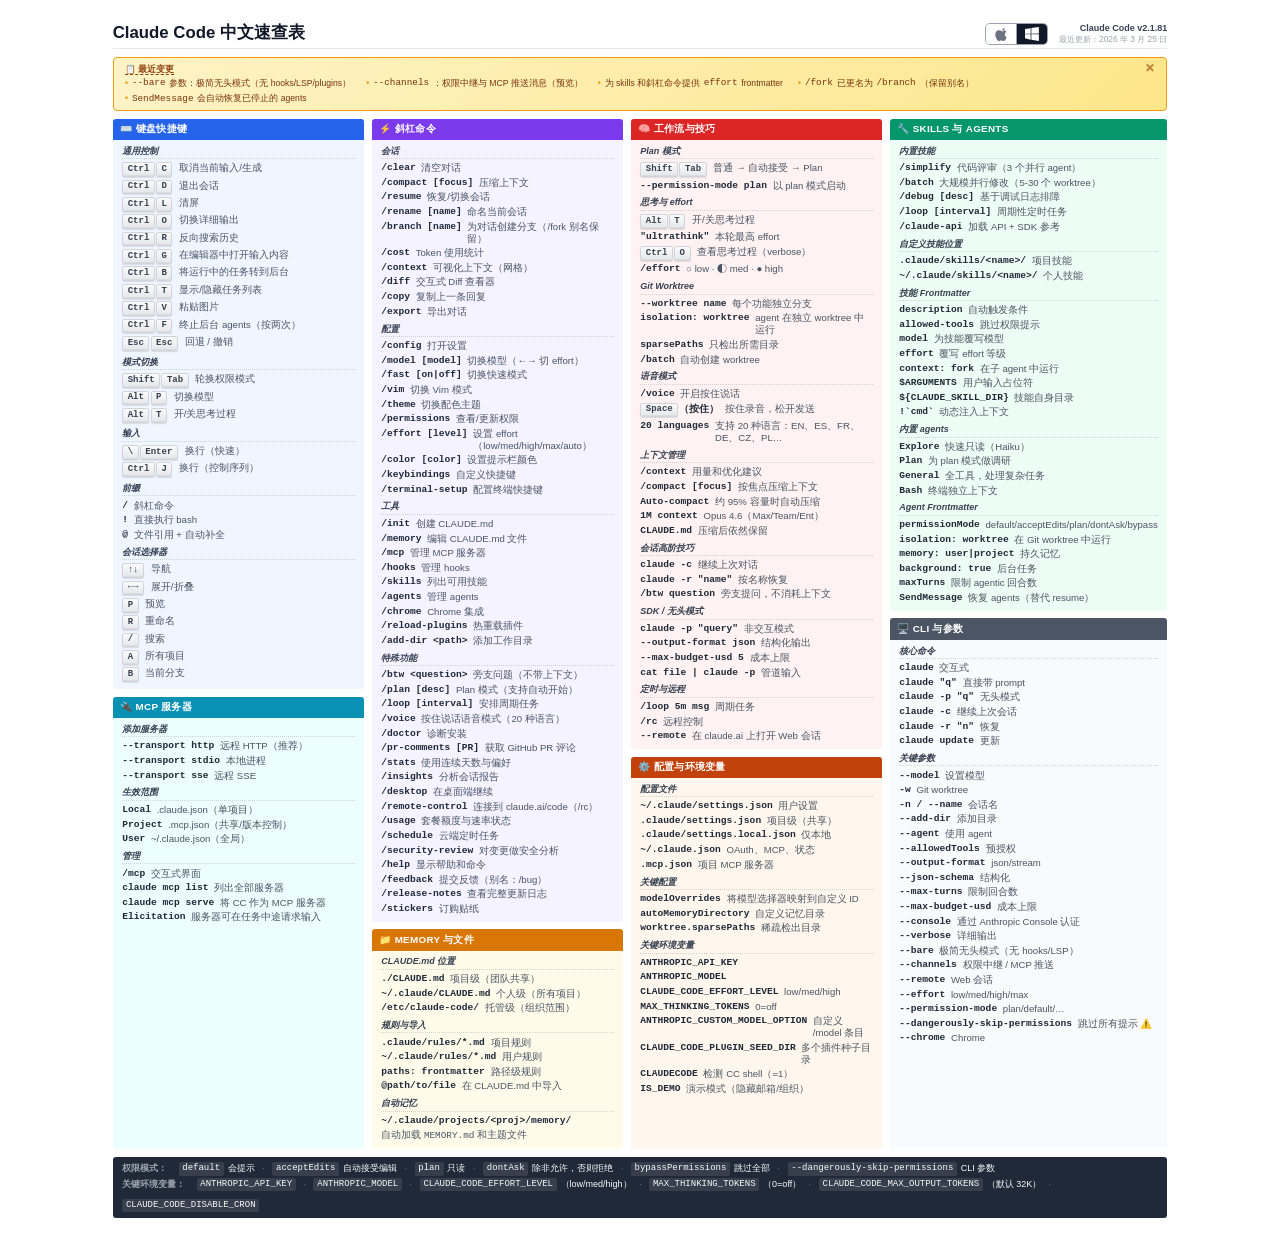
==== index.html @ 5e17a758 "feat: add Chinese Claude Code cheat sheet site" ====
<!DOCTYPE html>
<html lang="zh-CN">
<head>
  <meta charset="UTF-8">
  <meta name="viewport" content="width=device-width, initial-scale=1.0">
  <meta name="description" content="Claude Code 中文速查表，面向中文开发者整理的快捷键、命令、配置、工作流与 CLI 参数参考。">
  <title>Claude Code 中文速查表</title>
  <link rel="icon" href="data:image/svg+xml,<svg xmlns='http://www.w3.org/2000/svg' viewBox='0 0 100 100'><text y='.9em' font-size='90'>⌨️</text></svg>">
  <link rel="stylesheet" href="./styles.css">
</head>
<body>
  <div class="page">
    <header class="header">
      <h1>Claude Code 中文速查表</h1>
      <div class="header-right">
        <div class="os-toggle" id="osToggle">
          <button class="os-btn active" data-os="mac" title="Mac 快捷键">
            <svg width="14" height="14" viewBox="0 0 814 1000" fill="currentColor" aria-hidden="true">
              <path d="M788.1 340.9c-5.8 4.5-108.2 62.2-108.2 190.5 0 148.4 130.3 200.9 134.2 202.2-.6 3.2-20.7 71.9-68.7 141.9-42.8 61.6-87.5 123.1-155.5 123.1s-85.5-39.5-164-39.5c-76.5 0-103.7 40.8-165.9 40.8s-105.6-57.8-155.5-127.4c-58.4-83-106.3-211.5-106.3-334.2 0-196.5 127.8-300.9 253.3-300.9 66.8 0 122.4 43.4 164.1 43.4 39.5 0 101.1-46 176.2-46 28.5 0 130.9 2.6 198.3 99.1zm-169.5-92.8c31.2-37 52.4-88.1 52.4-139.3 0-7.1-.6-14.3-1.9-20.1-50 1.6-109.2 33.3-145 75.1-25.8 29.3-52.4 79.8-52.4 131.6 0 7.8.6 15.6 1.3 18.2 2.6.6 6.4 1.3 10.3 1.3 44.7 0 101.1-30.5 135.3-66.8z"/>
            </svg>
          </button>
          <button class="os-btn" data-os="win" title="Windows 快捷键">
            <svg width="14" height="14" viewBox="0 0 88 88" fill="currentColor" aria-hidden="true">
              <path d="M0 12.402l35.687-4.86.016 34.423-35.67.203zm35.67 33.529l.028 34.453L.028 71.48l-.026-25.55zm4.326-39.025L87.314 0v41.527l-47.318.376zm47.329 39.349l-.011 41.34-47.318-6.678-.066-34.739z"/>
            </svg>
          </button>
        </div>
        <div class="header-meta">
          <span class="version-info">Claude Code v2.1.81</span>
          <span class="last-updated">最近更新：2026 年 3 月 25 日</span>
        </div>
      </div>
    </header>

    <div class="changelog">
      <div class="changelog-header">
        <a href="https://code.claude.com/docs/en/changelog" target="_blank" rel="noreferrer">📋 最近变更</a>
        <span class="changelog-dismiss" onclick="event.stopPropagation(); this.closest('.changelog').remove()">✕</span>
      </div>
      <ul class="changelog-list">
        <li><code>--bare</code> 参数：极简无头模式（无 hooks/LSP/plugins）</li>
        <li><code>--channels</code>：权限中继与 MCP 推送消息（预览）</li>
        <li>为 skills 和斜杠命令提供 <code>effort</code> frontmatter</li>
        <li><code>/fork</code> 已更名为 <code>/branch</code>（保留别名）</li>
        <li><code>SendMessage</code> 会自动恢复已停止的 agents</li>
      </ul>
    </div>

    <main class="main-grid">
      <div class="section-keyboard-mcp">
        <section class="section section-keyboard">
          <div class="section-header">⌨️ 键盘快捷键</div>
          <div class="section-content">
            <div class="sub-header">通用控制</div>
            <div class="row"><span class="key"><span class="keycap">Ctrl</span><span class="keycap">C</span></span> <span class="desc">取消当前输入/生成</span></div>
            <div class="row"><span class="key"><span class="keycap">Ctrl</span><span class="keycap">D</span></span> <span class="desc">退出会话</span></div>
            <div class="row"><span class="key"><span class="keycap">Ctrl</span><span class="keycap">L</span></span> <span class="desc">清屏</span></div>
            <div class="row"><span class="key"><span class="keycap">Ctrl</span><span class="keycap">O</span></span> <span class="desc">切换详细输出</span></div>
            <div class="row"><span class="key"><span class="keycap">Ctrl</span><span class="keycap">R</span></span> <span class="desc">反向搜索历史</span></div>
            <div class="row"><span class="key"><span class="keycap">Ctrl</span><span class="keycap">G</span></span> <span class="desc">在编辑器中打开输入内容</span></div>
            <div class="row"><span class="key"><span class="keycap">Ctrl</span><span class="keycap">B</span></span> <span class="desc">将运行中的任务转到后台</span></div>
            <div class="row"><span class="key"><span class="keycap">Ctrl</span><span class="keycap">T</span></span> <span class="desc">显示/隐藏任务列表</span></div>
            <div class="row"><span class="key"><span class="keycap">Ctrl</span><span class="keycap">V</span></span> <span class="desc">粘贴图片</span></div>
            <div class="row"><span class="key"><span class="keycap">Ctrl</span><span class="keycap">F</span></span> <span class="desc">终止后台 agents（按两次）</span></div>
            <div class="row"><span class="key"><span class="keycap">Esc</span><span class="keycap">Esc</span></span> <span class="desc">回退 / 撤销</span></div>

            <div class="sub-header">模式切换</div>
            <div class="row"><span class="key"><span class="keycap">Shift</span><span class="keycap">Tab</span></span> <span class="desc">轮换权限模式</span></div>
            <div class="row"><span class="key"><span class="keycap">Alt</span><span class="keycap">P</span></span> <span class="desc">切换模型</span></div>
            <div class="row"><span class="key"><span class="keycap">Alt</span><span class="keycap">T</span></span> <span class="desc">开/关思考过程</span></div>

            <div class="sub-header">输入</div>
            <div class="row"><span class="key"><span class="keycap">\</span><span class="keycap">Enter</span></span> <span class="desc">换行（快速）</span></div>
            <div class="row"><span class="key"><span class="keycap">Ctrl</span><span class="keycap">J</span></span> <span class="desc">换行（控制序列）</span></div>

            <div class="sub-header">前缀</div>
            <div class="row"><span class="key">/</span> <span class="desc">斜杠命令</span></div>
            <div class="row"><span class="key">!</span> <span class="desc">直接执行 bash</span></div>
            <div class="row"><span class="key">@</span> <span class="desc">文件引用 + 自动补全</span></div>

            <div class="sub-header">会话选择器</div>
            <div class="row"><span class="key"><span class="keycap">↑↓</span></span> <span class="desc">导航</span></div>
            <div class="row"><span class="key"><span class="keycap">←→</span></span> <span class="desc">展开/折叠</span></div>
            <div class="row"><span class="key"><span class="keycap">P</span></span> <span class="desc">预览</span></div>
            <div class="row"><span class="key"><span class="keycap">R</span></span> <span class="desc">重命名</span></div>
            <div class="row"><span class="key"><span class="keycap">/</span></span> <span class="desc">搜索</span></div>
            <div class="row"><span class="key"><span class="keycap">A</span></span> <span class="desc">所有项目</span></div>
            <div class="row"><span class="key"><span class="keycap">B</span></span> <span class="desc">当前分支</span></div>
          </div>
        </section>

        <section class="section section-mcp">
          <div class="section-header">🔌 MCP 服务器</div>
          <div class="section-content">
            <div class="sub-header">添加服务器</div>
            <div class="row"><span class="key">--transport http</span> <span class="desc">远程 HTTP（推荐）</span></div>
            <div class="row"><span class="key">--transport stdio</span> <span class="desc">本地进程</span></div>
            <div class="row"><span class="key">--transport sse</span> <span class="desc">远程 SSE</span></div>

            <div class="sub-header">生效范围</div>
            <div class="row"><span class="key">Local</span> <span class="desc">.claude.json（单项目）</span></div>
            <div class="row"><span class="key">Project</span> <span class="desc">.mcp.json（共享/版本控制）</span></div>
            <div class="row"><span class="key">User</span> <span class="desc">~/.claude.json（全局）</span></div>

            <div class="sub-header">管理</div>
            <div class="row"><span class="key">/mcp</span> <span class="desc">交互式界面</span></div>
            <div class="row"><span class="key">claude mcp list</span> <span class="desc">列出全部服务器</span></div>
            <div class="row"><span class="key">claude mcp serve</span> <span class="desc">将 CC 作为 MCP 服务器</span></div>
            <div class="row"><span class="key">Elicitation</span> <span class="desc">服务器可在任务中途请求输入<span class="badge-new" data-added="2026-03-23">NEW</span></span></div>
          </div>
        </section>
      </div>

      <div class="section-slash-memory">
        <section class="section section-slash">
          <div class="section-header">⚡ 斜杠命令</div>
          <div class="section-content">
            <div class="sub-header">会话</div>
            <div class="row"><span class="key">/clear</span> <span class="desc">清空对话</span></div>
            <div class="row"><span class="key">/compact [focus]</span> <span class="desc">压缩上下文</span></div>
            <div class="row"><span class="key">/resume</span> <span class="desc">恢复/切换会话</span></div>
            <div class="row"><span class="key">/rename [name]</span> <span class="desc">命名当前会话</span></div>
            <div class="row"><span class="key">/branch [name]</span> <span class="desc">为对话创建分支（/fork 别名保留）</span></div>
            <div class="row"><span class="key">/cost</span> <span class="desc">Token 使用统计</span></div>
            <div class="row"><span class="key">/context</span> <span class="desc">可视化上下文（网格）</span></div>
            <div class="row"><span class="key">/diff</span> <span class="desc">交互式 Diff 查看器</span></div>
            <div class="row"><span class="key">/copy</span> <span class="desc">复制上一条回复</span></div>
            <div class="row"><span class="key">/export</span> <span class="desc">导出对话</span></div>

            <div class="sub-header">配置</div>
            <div class="row"><span class="key">/config</span> <span class="desc">打开设置</span></div>
            <div class="row"><span class="key">/model [model]</span> <span class="desc">切换模型（←→ 切 effort）</span></div>
            <div class="row"><span class="key">/fast [on|off]</span> <span class="desc">切换快速模式</span></div>
            <div class="row"><span class="key">/vim</span> <span class="desc">切换 Vim 模式</span></div>
            <div class="row"><span class="key">/theme</span> <span class="desc">切换配色主题</span></div>
            <div class="row"><span class="key">/permissions</span> <span class="desc">查看/更新权限</span></div>
            <div class="row"><span class="key">/effort [level]</span> <span class="desc">设置 effort（low/med/high/max/auto）<span class="badge-new" data-added="2026-03-23">NEW</span></span></div>
            <div class="row"><span class="key">/color [color]</span> <span class="desc">设置提示栏颜色</span></div>
            <div class="row"><span class="key">/keybindings</span> <span class="desc">自定义快捷键</span></div>
            <div class="row"><span class="key">/terminal-setup</span> <span class="desc">配置终端快捷键</span></div>

            <div class="sub-header">工具</div>
            <div class="row"><span class="key">/init</span> <span class="desc">创建 CLAUDE.md</span></div>
            <div class="row"><span class="key">/memory</span> <span class="desc">编辑 CLAUDE.md 文件</span></div>
            <div class="row"><span class="key">/mcp</span> <span class="desc">管理 MCP 服务器</span></div>
            <div class="row"><span class="key">/hooks</span> <span class="desc">管理 hooks</span></div>
            <div class="row"><span class="key">/skills</span> <span class="desc">列出可用技能</span></div>
            <div class="row"><span class="key">/agents</span> <span class="desc">管理 agents</span></div>
            <div class="row"><span class="key">/chrome</span> <span class="desc">Chrome 集成</span></div>
            <div class="row"><span class="key">/reload-plugins</span> <span class="desc">热重载插件</span></div>
            <div class="row"><span class="key">/add-dir &lt;path&gt;</span> <span class="desc">添加工作目录</span></div>

            <div class="sub-header">特殊功能</div>
            <div class="row"><span class="key">/btw &lt;question&gt;</span> <span class="desc">旁支问题（不带上下文）</span></div>
            <div class="row"><span class="key">/plan [desc]</span> <span class="desc">Plan 模式（支持自动开始）</span></div>
            <div class="row"><span class="key">/loop [interval]</span> <span class="desc">安排周期任务</span></div>
            <div class="row"><span class="key">/voice</span> <span class="desc">按住说话语音模式（20 种语言）</span></div>
            <div class="row"><span class="key">/doctor</span> <span class="desc">诊断安装</span></div>
            <div class="row"><span class="key">/pr-comments [PR]</span> <span class="desc">获取 GitHub PR 评论</span></div>
            <div class="row"><span class="key">/stats</span> <span class="desc">使用连续天数与偏好</span></div>
            <div class="row"><span class="key">/insights</span> <span class="desc">分析会话报告</span></div>
            <div class="row"><span class="key">/desktop</span> <span class="desc">在桌面端继续</span></div>
            <div class="row"><span class="key">/remote-control</span> <span class="desc">连接到 claude.ai/code（/rc）<span class="badge-new" data-added="2026-03-23">NEW</span></span></div>
            <div class="row"><span class="key">/usage</span> <span class="desc">套餐额度与速率状态</span></div>
            <div class="row"><span class="key">/schedule</span> <span class="desc">云端定时任务</span></div>
            <div class="row"><span class="key">/security-review</span> <span class="desc">对变更做安全分析</span></div>
            <div class="row"><span class="key">/help</span> <span class="desc">显示帮助和命令</span></div>
            <div class="row"><span class="key">/feedback</span> <span class="desc">提交反馈（别名：/bug）</span></div>
            <div class="row"><span class="key">/release-notes</span> <span class="desc">查看完整更新日志</span></div>
            <div class="row"><span class="key">/stickers</span> <span class="desc">订购贴纸</span></div>
          </div>
        </section>

        <section class="section section-memory">
          <div class="section-header">📁 Memory 与文件</div>
          <div class="section-content">
            <div class="sub-header">CLAUDE.md 位置</div>
            <div class="row"><span class="key">./CLAUDE.md</span> <span class="desc">项目级（团队共享）</span></div>
            <div class="row"><span class="key">~/.claude/CLAUDE.md</span> <span class="desc">个人级（所有项目）</span></div>
            <div class="row"><span class="key">/etc/claude-code/</span> <span class="desc">托管级（组织范围）</span></div>

            <div class="sub-header">规则与导入</div>
            <div class="row"><span class="key">.claude/rules/*.md</span> <span class="desc">项目规则</span></div>
            <div class="row"><span class="key">~/.claude/rules/*.md</span> <span class="desc">用户规则</span></div>
            <div class="row"><span class="key">paths: frontmatter</span> <span class="desc">路径级规则</span></div>
            <div class="row"><span class="key">@path/to/file</span> <span class="desc">在 CLAUDE.md 中导入</span></div>

            <div class="sub-header">自动记忆</div>
            <div class="row"><span class="key">~/.claude/projects/&lt;proj&gt;/memory/</span></div>
            <div class="row"><span class="desc">自动加载 <code>MEMORY.md</code> 和主题文件</span></div>
          </div>
        </section>
      </div>

      <div class="section-workflows-config">
        <section class="section section-workflows">
          <div class="section-header">🧠 工作流与技巧</div>
          <div class="section-content">
            <div class="sub-header">Plan 模式</div>
            <div class="row"><span class="key"><span class="keycap">Shift</span><span class="keycap">Tab</span></span> <span class="desc">普通 → 自动接受 → Plan</span></div>
            <div class="row"><span class="key">--permission-mode plan</span> <span class="desc">以 plan 模式启动</span></div>

            <div class="sub-header">思考与 effort</div>
            <div class="row"><span class="key"><span class="keycap">Alt</span><span class="keycap">T</span></span> <span class="desc">开/关思考过程</span></div>
            <div class="row"><span class="key">"ultrathink"</span> <span class="desc">本轮最高 effort</span></div>
            <div class="row"><span class="key"><span class="keycap">Ctrl</span><span class="keycap">O</span></span> <span class="desc">查看思考过程（verbose）</span></div>
            <div class="row"><span class="key">/effort</span> <span class="desc">○ low · ◐ med · ● high<span class="badge-new" data-added="2026-03-23">NEW</span></span></div>

            <div class="sub-header">Git Worktree</div>
            <div class="row"><span class="key">--worktree name</span> <span class="desc">每个功能独立分支</span></div>
            <div class="row"><span class="key">isolation: worktree</span> <span class="desc">agent 在独立 worktree 中运行</span></div>
            <div class="row"><span class="key">sparsePaths</span> <span class="desc">只检出所需目录<span class="badge-new" data-added="2026-03-23">NEW</span></span></div>
            <div class="row"><span class="key">/batch</span> <span class="desc">自动创建 worktree</span></div>

            <div class="sub-header">语音模式</div>
            <div class="row"><span class="key">/voice</span> <span class="desc">开启按住说话</span></div>
            <div class="row"><span class="key"><span class="keycap">Space</span>（按住）</span> <span class="desc">按住录音，松开发送</span></div>
            <div class="row"><span class="key">20 languages</span> <span class="desc">支持 20 种语言：EN、ES、FR、DE、CZ、PL…</span></div>

            <div class="sub-header">上下文管理</div>
            <div class="row"><span class="key">/context</span> <span class="desc">用量和优化建议</span></div>
            <div class="row"><span class="key">/compact [focus]</span> <span class="desc">按焦点压缩上下文</span></div>
            <div class="row"><span class="key">Auto-compact</span> <span class="desc">约 95% 容量时自动压缩</span></div>
            <div class="row"><span class="key">1M context</span> <span class="desc">Opus 4.6（Max/Team/Ent）</span></div>
            <div class="row"><span class="key">CLAUDE.md</span> <span class="desc">压缩后依然保留</span></div>

            <div class="sub-header">会话高阶技巧</div>
            <div class="row"><span class="key">claude -c</span> <span class="desc">继续上次对话</span></div>
            <div class="row"><span class="key">claude -r "name"</span> <span class="desc">按名称恢复</span></div>
            <div class="row"><span class="key">/btw question</span> <span class="desc">旁支提问，不消耗上下文</span></div>

            <div class="sub-header">SDK / 无头模式</div>
            <div class="row"><span class="key">claude -p "query"</span> <span class="desc">非交互模式</span></div>
            <div class="row"><span class="key">--output-format json</span> <span class="desc">结构化输出</span></div>
            <div class="row"><span class="key">--max-budget-usd 5</span> <span class="desc">成本上限</span></div>
            <div class="row"><span class="key">cat file | claude -p</span> <span class="desc">管道输入</span></div>

            <div class="sub-header">定时与远程</div>
            <div class="row"><span class="key">/loop 5m msg</span> <span class="desc">周期任务</span></div>
            <div class="row"><span class="key">/rc</span> <span class="desc">远程控制</span></div>
            <div class="row"><span class="key">--remote</span> <span class="desc">在 claude.ai 上打开 Web 会话</span></div>
          </div>
        </section>

        <section class="section section-config">
          <div class="section-header">⚙️ 配置与环境变量</div>
          <div class="section-content">
            <div class="sub-header">配置文件</div>
            <div class="row"><span class="key">~/.claude/settings.json</span> <span class="desc">用户设置</span></div>
            <div class="row"><span class="key">.claude/settings.json</span> <span class="desc">项目级（共享）</span></div>
            <div class="row"><span class="key">.claude/settings.local.json</span> <span class="desc">仅本地</span></div>
            <div class="row"><span class="key">~/.claude.json</span> <span class="desc">OAuth、MCP、状态</span></div>
            <div class="row"><span class="key">.mcp.json</span> <span class="desc">项目 MCP 服务器</span></div>

            <div class="sub-header">关键配置</div>
            <div class="row"><span class="key">modelOverrides</span> <span class="desc">将模型选择器映射到自定义 ID</span></div>
            <div class="row"><span class="key">autoMemoryDirectory</span> <span class="desc">自定义记忆目录</span></div>
            <div class="row"><span class="key">worktree.sparsePaths</span> <span class="desc">稀疏检出目录<span class="badge-new" data-added="2026-03-23">NEW</span></span></div>

            <div class="sub-header">关键环境变量</div>
            <div class="row"><span class="key">ANTHROPIC_API_KEY</span></div>
            <div class="row"><span class="key">ANTHROPIC_MODEL</span></div>
            <div class="row"><span class="key">CLAUDE_CODE_EFFORT_LEVEL</span> <span class="desc">low/med/high</span></div>
            <div class="row"><span class="key">MAX_THINKING_TOKENS</span> <span class="desc">0=off</span></div>
            <div class="row"><span class="key">ANTHROPIC_CUSTOM_MODEL_OPTION</span> <span class="desc">自定义 /model 条目</span></div>
            <div class="row"><span class="key">CLAUDE_CODE_PLUGIN_SEED_DIR</span> <span class="desc">多个插件种子目录</span></div>
            <div class="row"><span class="key">CLAUDECODE</span> <span class="desc">检测 CC shell（=1）</span></div>
            <div class="row"><span class="key">IS_DEMO</span> <span class="desc">演示模式（隐藏邮箱/组织）</span></div>
          </div>
        </section>
      </div>

      <div class="section-skills-cli">
        <section class="section section-skills">
          <div class="section-header">🔧 Skills 与 Agents</div>
          <div class="section-content">
            <div class="sub-header">内置技能</div>
            <div class="row"><span class="key">/simplify</span> <span class="desc">代码评审（3 个并行 agent）</span></div>
            <div class="row"><span class="key">/batch</span> <span class="desc">大规模并行修改（5-30 个 worktree）</span></div>
            <div class="row"><span class="key">/debug [desc]</span> <span class="desc">基于调试日志排障</span></div>
            <div class="row"><span class="key">/loop [interval]</span> <span class="desc">周期性定时任务</span></div>
            <div class="row"><span class="key">/claude-api</span> <span class="desc">加载 API + SDK 参考</span></div>

            <div class="sub-header">自定义技能位置</div>
            <div class="row"><span class="key">.claude/skills/&lt;name&gt;/</span> <span class="desc">项目技能</span></div>
            <div class="row"><span class="key">~/.claude/skills/&lt;name&gt;/</span> <span class="desc">个人技能</span></div>

            <div class="sub-header">技能 Frontmatter</div>
            <div class="row"><span class="key">description</span> <span class="desc">自动触发条件</span></div>
            <div class="row"><span class="key">allowed-tools</span> <span class="desc">跳过权限提示</span></div>
            <div class="row"><span class="key">model</span> <span class="desc">为技能覆写模型</span></div>
            <div class="row"><span class="key">effort</span> <span class="desc">覆写 effort 等级<span class="badge-new" data-added="2026-03-23">NEW</span></span></div>
            <div class="row"><span class="key">context: fork</span> <span class="desc">在子 agent 中运行</span></div>
            <div class="row"><span class="key">$ARGUMENTS</span> <span class="desc">用户输入占位符</span></div>
            <div class="row"><span class="key">${CLAUDE_SKILL_DIR}</span> <span class="desc">技能自身目录</span></div>
            <div class="row"><span class="key">!`cmd`</span> <span class="desc">动态注入上下文</span></div>

            <div class="sub-header">内置 agents</div>
            <div class="row"><span class="key">Explore</span> <span class="desc">快速只读（Haiku）</span></div>
            <div class="row"><span class="key">Plan</span> <span class="desc">为 plan 模式做调研</span></div>
            <div class="row"><span class="key">General</span> <span class="desc">全工具，处理复杂任务</span></div>
            <div class="row"><span class="key">Bash</span> <span class="desc">终端独立上下文</span></div>

            <div class="sub-header">Agent Frontmatter</div>
            <div class="row"><span class="key">permissionMode</span> <span class="desc">default/acceptEdits/plan/dontAsk/bypass</span></div>
            <div class="row"><span class="key">isolation: worktree</span> <span class="desc">在 Git worktree 中运行</span></div>
            <div class="row"><span class="key">memory: user|project</span> <span class="desc">持久记忆</span></div>
            <div class="row"><span class="key">background: true</span> <span class="desc">后台任务</span></div>
            <div class="row"><span class="key">maxTurns</span> <span class="desc">限制 agentic 回合数</span></div>
            <div class="row"><span class="key">SendMessage</span> <span class="desc">恢复 agents（替代 resume）<span class="badge-new" data-added="2026-03-23">NEW</span></span></div>
          </div>
        </section>

        <section class="section section-cli">
          <div class="section-header">🖥️ CLI 与参数</div>
          <div class="section-content">
            <div class="sub-header">核心命令</div>
            <div class="row"><span class="key">claude</span> <span class="desc">交互式</span></div>
            <div class="row"><span class="key">claude "q"</span> <span class="desc">直接带 prompt</span></div>
            <div class="row"><span class="key">claude -p "q"</span> <span class="desc">无头模式</span></div>
            <div class="row"><span class="key">claude -c</span> <span class="desc">继续上次会话</span></div>
            <div class="row"><span class="key">claude -r "n"</span> <span class="desc">恢复</span></div>
            <div class="row"><span class="key">claude update</span> <span class="desc">更新</span></div>

            <div class="sub-header">关键参数</div>
            <div class="row"><span class="key">--model</span> <span class="desc">设置模型</span></div>
            <div class="row"><span class="key">-w</span> <span class="desc">Git worktree</span></div>
            <div class="row"><span class="key">-n / --name</span> <span class="desc">会话名</span></div>
            <div class="row"><span class="key">--add-dir</span> <span class="desc">添加目录</span></div>
            <div class="row"><span class="key">--agent</span> <span class="desc">使用 agent</span></div>
            <div class="row"><span class="key">--allowedTools</span> <span class="desc">预授权</span></div>
            <div class="row"><span class="key">--output-format</span> <span class="desc">json/stream</span></div>
            <div class="row"><span class="key">--json-schema</span> <span class="desc">结构化</span></div>
            <div class="row"><span class="key">--max-turns</span> <span class="desc">限制回合数</span></div>
            <div class="row"><span class="key">--max-budget-usd</span> <span class="desc">成本上限</span></div>
            <div class="row"><span class="key">--console</span> <span class="desc">通过 Anthropic Console 认证</span></div>
            <div class="row"><span class="key">--verbose</span> <span class="desc">详细输出</span></div>
            <div class="row"><span class="key">--bare</span> <span class="desc">极简无头模式（无 hooks/LSP）<span class="badge-new" data-added="2026-03-23">NEW</span></span></div>
            <div class="row"><span class="key">--channels</span> <span class="desc">权限中继 / MCP 推送<span class="badge-new" data-added="2026-03-23">NEW</span></span></div>
            <div class="row"><span class="key">--remote</span> <span class="desc">Web 会话</span></div>
            <div class="row"><span class="key">--effort</span> <span class="desc">low/med/high/max</span></div>
            <div class="row"><span class="key">--permission-mode</span> <span class="desc">plan/default/…</span></div>
            <div class="row"><span class="key">--dangerously-skip-permissions</span> <span class="desc">跳过所有提示 ⚠️</span></div>
            <div class="row"><span class="key">--chrome</span> <span class="desc">Chrome</span></div>
          </div>
        </section>
      </div>
    </main>

    <footer class="footer">
      <div class="footer-row">
        <span class="footer-label">权限模式：</span>
        <span class="footer-item"><code>default</code> 会提示</span>
        <span class="footer-sep">·</span>
        <span class="footer-item"><code>acceptEdits</code> 自动接受编辑</span>
        <span class="footer-sep">·</span>
        <span class="footer-item"><code>plan</code> 只读</span>
        <span class="footer-sep">·</span>
        <span class="footer-item"><code>dontAsk</code> 除非允许，否则拒绝</span>
        <span class="footer-sep">·</span>
        <span class="footer-item"><code>bypassPermissions</code> 跳过全部</span>
        <span class="footer-sep">·</span>
        <span class="footer-item"><code>--dangerously-skip-permissions</code> CLI 参数</span>
      </div>
      <div class="footer-row">
        <span class="footer-label">关键环境变量：</span>
        <span class="footer-item"><code>ANTHROPIC_API_KEY</code></span>
        <span class="footer-sep">·</span>
        <span class="footer-item"><code>ANTHROPIC_MODEL</code></span>
        <span class="footer-sep">·</span>
        <span class="footer-item"><code>CLAUDE_CODE_EFFORT_LEVEL</code>（low/med/high）</span>
        <span class="footer-sep">·</span>
        <span class="footer-item"><code>MAX_THINKING_TOKENS</code>（0=off）</span>
        <span class="footer-sep">·</span>
        <span class="footer-item"><code>CLAUDE_CODE_MAX_OUTPUT_TOKENS</code>（默认 32K）</span>
        <span class="footer-sep">·</span>
        <span class="footer-item"><code>CLAUDE_CODE_DISABLE_CRON</code></span>
      </div>
    </footer>
  </div>

  <script src="./script.js"></script>
</body>
</html>
---- styles.css ----
:root {
  --keyboard-bg: #eff6ff;
  --keyboard-header: #2563eb;
  --slash-bg: #f5f3ff;
  --slash-header: #7c3aed;
  --skills-bg: #ecfdf5;
  --skills-header: #059669;
  --memory-bg: #fffbeb;
  --memory-header: #d97706;
  --config-bg: #fff7ed;
  --config-header: #c2410c;
  --workflows-bg: #fef2f2;
  --workflows-header: #dc2626;
  --mcp-bg: #ecfeff;
  --mcp-header: #0891b2;
  --cli-bg: #f9fafb;
  --cli-header: #4b5563;
  --footer-bg: #1f2937;
  --footer-text: #f9fafb;
  --font-sans: "Inter", "SF Pro Text", "PingFang SC", "Hiragino Sans GB", "Noto Sans CJK SC", "Microsoft YaHei", "Segoe UI", sans-serif;
  --font-mono: "JetBrains Mono", "SFMono-Regular", "Fira Code", "Consolas", "Liberation Mono", monospace;
}

*,
*::before,
*::after {
  box-sizing: border-box;
  margin: 0;
  padding: 0;
}

html {
  font-size: 12px;
}

body {
  font-family: var(--font-sans);
  font-size: 0.9rem;
  line-height: 1.25;
  background: #fff;
  color: #1f2937;
  padding: 6mm;
}

@page {
  size: a4 landscape;
  margin: 8mm;
}

.page {
  width: 100%;
  max-width: 279mm;
  margin: 0 auto;
}

.header {
  display: flex;
  justify-content: space-between;
  align-items: center;
  gap: 4mm;
  margin-bottom: 2mm;
  padding-bottom: 1mm;
  border-bottom: 1px solid #e5e7eb;
}

.header h1 {
  font-size: 1.4rem;
  font-weight: 700;
  color: #111827;
}

.header-right {
  display: flex;
  align-items: center;
  gap: 3mm;
}

.header-meta {
  font-size: 0.75rem;
  color: #6b7280;
  text-align: right;
}

.header-meta .version-info {
  display: block;
  font-weight: 600;
  color: #374151;
}

.header-meta .last-updated {
  display: block;
  font-size: 0.7rem;
  color: #9ca3af;
}

.changelog {
  background: linear-gradient(135deg, #fef3c7 0%, #fde68a 100%);
  border: 1px solid #f59e0b;
  border-radius: 4px;
  padding: 1.5mm 3mm;
  margin-bottom: 2mm;
  font-size: 0.72rem;
}

.changelog-header {
  font-weight: 700;
  color: #92400e;
  margin-bottom: 0.5mm;
  display: flex;
  align-items: center;
  gap: 1mm;
  cursor: pointer;
  user-select: none;
}

.changelog-header a {
  color: inherit;
  text-decoration: none;
  border-bottom: 1px dashed #92400e;
}

.changelog-dismiss {
  margin-left: auto;
  font-size: 0.85rem;
  color: #92400e;
  cursor: pointer;
  opacity: 0.6;
  line-height: 1;
}

.changelog-dismiss:hover {
  opacity: 1;
}

.changelog-list {
  display: flex;
  flex-wrap: wrap;
  gap: 1mm 4mm;
  color: #78350f;
  list-style: none;
}

.changelog-list li {
  display: flex;
  align-items: center;
  gap: 1mm;
}

.changelog-list li::before {
  content: "•";
  color: #f59e0b;
  font-weight: 700;
}

.main-grid {
  display: grid;
  grid-template-columns: repeat(4, 1fr);
  grid-template-rows: 1fr;
  gap: 2mm;
  align-items: stretch;
}

.section {
  border-radius: 3px;
  overflow: hidden;
  display: flex;
  flex-direction: column;
}

.section-keyboard-mcp > .section:last-child,
.section-slash-memory > .section:last-child,
.section-workflows-config > .section:last-child,
.section-skills-cli > .section:last-child {
  flex: 1;
}

.section-header {
  padding: 1.2mm 2mm;
  color: #fff;
  font-weight: 700;
  font-size: 0.82rem;
  text-transform: uppercase;
  letter-spacing: 0.03em;
  display: flex;
  align-items: center;
  gap: 1mm;
}

.section-content {
  padding: 1.5mm 2.5mm;
  flex: 1;
}

.sub-header {
  font-weight: 700;
  font-style: italic;
  font-size: 0.75rem;
  color: #374151;
  margin-top: 1.2mm;
  margin-bottom: 0.5mm;
  padding-bottom: 0.3mm;
  border-bottom: 1px dotted rgba(0, 0, 0, 0.15);
}

.sub-header:first-child {
  margin-top: 0;
}

.row {
  display: flex;
  align-items: flex-start;
  gap: 1.5mm;
  padding: 0.35mm 0;
}

.row code,
.changelog code {
  font-family: var(--font-mono);
  font-size: 0.78rem;
}

.key {
  font-family: var(--font-mono);
  font-size: 0.8rem;
  font-weight: 600;
  color: #1f2937;
  white-space: nowrap;
  flex-shrink: 0;
}

.desc {
  font-size: 0.8rem;
  color: #4b5563;
  flex: 1;
  min-width: 0;
}

.keycap {
  display: inline-block;
  background: linear-gradient(180deg, #fafafa 0%, #e5e7eb 100%);
  border: 1px solid #d1d5db;
  border-radius: 2px;
  padding: 0.2mm 1.2mm;
  font-family: var(--font-mono);
  font-size: 0.75rem;
  font-weight: 600;
  color: #374151;
  box-shadow: 0 1px 1px rgba(0, 0, 0, 0.1), inset 0 -1px 0 rgba(0, 0, 0, 0.05);
  margin-right: 0.3mm;
}

.badge-new {
  display: inline-block;
  background: #ef4444;
  color: #fff;
  font-size: 0.55rem;
  font-weight: 700;
  padding: 0.2mm 1mm;
  border-radius: 2px;
  margin-left: 1mm;
  vertical-align: middle;
  text-transform: uppercase;
  letter-spacing: 0.03em;
}

.section-keyboard {
  background: var(--keyboard-bg);
}

.section-keyboard .section-header {
  background: var(--keyboard-header);
}

.section-slash {
  background: var(--slash-bg);
}

.section-slash .section-header {
  background: var(--slash-header);
}

.section-skills {
  background: var(--skills-bg);
}

.section-skills .section-header {
  background: var(--skills-header);
}

.section-memory {
  background: var(--memory-bg);
}

.section-memory .section-header {
  background: var(--memory-header);
}

.section-workflows {
  background: var(--workflows-bg);
}

.section-workflows .section-header {
  background: var(--workflows-header);
}

.section-mcp {
  background: var(--mcp-bg);
}

.section-mcp .section-header {
  background: var(--mcp-header);
}

.section-cli {
  background: var(--cli-bg);
}

.section-cli .section-header {
  background: var(--cli-header);
}

.section-config {
  background: var(--config-bg);
}

.section-config .section-header {
  background: var(--config-header);
}

.section-keyboard-mcp,
.section-slash-memory,
.section-workflows-config,
.section-skills-cli {
  display: flex;
  flex-direction: column;
  gap: 2mm;
}

.section-keyboard-mcp {
  grid-column: 1;
  grid-row: 1;
}

.section-slash-memory {
  grid-column: 2;
  grid-row: 1;
}

.section-workflows-config {
  grid-column: 3;
  grid-row: 1;
}

.section-skills-cli {
  grid-column: 4;
  grid-row: 1;
}

.footer {
  margin-top: 2mm;
  background: var(--footer-bg);
  color: var(--footer-text);
  padding: 1.5mm 2.5mm;
  border-radius: 3px;
  font-size: 0.75rem;
  display: flex;
  flex-direction: column;
  gap: 0.5mm;
}

.footer-row {
  display: flex;
  flex-wrap: wrap;
  gap: 2mm;
  align-items: center;
}

.footer-label {
  font-weight: 700;
  color: #9ca3af;
  margin-right: 1mm;
}

.footer-item {
  display: inline-flex;
  align-items: center;
  gap: 1mm;
}

.footer-item code {
  font-family: var(--font-mono);
  background: rgba(255, 255, 255, 0.1);
  padding: 0.3mm 1mm;
  border-radius: 2px;
}

.footer-sep {
  color: #6b7280;
}

.os-toggle {
  display: flex;
  border: 1px solid #9ca3af;
  border-radius: 5px;
  overflow: hidden;
  background: #f3f4f6;
}

.os-btn {
  background: #fff;
  border: none;
  padding: 3px 8px;
  font-size: 0.8rem;
  cursor: pointer;
  line-height: 1;
  color: #6b7280;
  transition: background 0.15s, color 0.15s;
  display: flex;
  align-items: center;
  justify-content: center;
}

.os-btn + .os-btn {
  border-left: 1px solid #9ca3af;
}

.os-btn.active {
  background: #111827;
  color: #fff;
}

.os-btn:hover:not(.active) {
  background: #f3f4f6;
}

@media print {
  html {
    font-size: 8.5px !important;
  }

  body {
    padding: 0;
    background: #fff;
    -webkit-print-color-adjust: exact !important;
    print-color-adjust: exact !important;
  }

  .page {
    max-width: none;
    width: 100%;
    height: 100vh;
  }

  .main-grid,
  .section-keyboard-mcp,
  .section-slash-memory,
  .section-workflows-config,
  .section-skills-cli {
    gap: 1.5mm;
  }

  .section,
  .section-content,
  .row {
    break-inside: avoid;
    page-break-inside: avoid;
  }

  .sub-header {
    break-after: avoid;
    page-break-after: avoid;
  }

  .sub-header + .row {
    break-before: avoid;
    page-break-before: avoid;
  }

  .key,
  .keycap,
  code,
  .footer-item code {
    font-family: "Courier New", "Courier", monospace !important;
    -webkit-print-color-adjust: exact !important;
    print-color-adjust: exact !important;
  }

  .section-header {
    padding: 0.8mm 2mm;
    -webkit-print-color-adjust: exact !important;
    print-color-adjust: exact !important;
  }

  .section-content {
    padding: 1mm 2mm;
  }

  .row {
    padding: 0.15mm 0;
  }

  .sub-header {
    margin-top: 0.8mm;
  }

  .keycap {
    background: #f3f4f6 !important;
    box-shadow: none;
    border: 1px solid #9ca3af;
  }

  .footer {
    margin-top: 1mm;
    padding: 1mm 2mm;
    background: #374151 !important;
    -webkit-print-color-adjust: exact !important;
    print-color-adjust: exact !important;
  }

  .os-toggle,
  .changelog {
    display: none !important;
  }

  .header {
    margin-bottom: 1.5mm;
  }
}

@media screen and (max-width: 1100px) {
  html {
    font-size: 10px;
  }

  .main-grid {
    grid-template-columns: repeat(2, 1fr);
    grid-template-rows: auto;
    align-items: start;
  }

  .section-keyboard-mcp {
    grid-column: 1;
    grid-row: 1;
  }

  .section-slash-memory {
    grid-column: 2;
    grid-row: 1;
  }

  .section-workflows-config {
    grid-column: 1;
    grid-row: 2;
  }

  .section-skills-cli {
    grid-column: 2;
    grid-row: 2;
  }
}

@media screen and (max-width: 600px) {
  html {
    font-size: 11px;
  }

  body {
    padding: 3mm;
  }

  .header {
    flex-wrap: wrap;
    justify-content: space-between;
  }

  .header h1 {
    font-size: 1.18rem;
    white-space: normal;
  }

  .header-right {
    width: 100%;
    justify-content: space-between;
  }

  .os-toggle {
    order: -1;
  }

  .main-grid {
    grid-template-columns: 1fr;
    align-items: start;
  }

  .section-keyboard-mcp,
  .section-slash-memory,
  .section-workflows-config,
  .section-skills-cli {
    grid-column: 1;
    grid-row: auto;
  }

  .footer-row {
    flex-direction: column;
    align-items: flex-start;
    gap: 2px;
  }

  .changelog-list {
    flex-direction: column;
    gap: 1mm;
  }
}
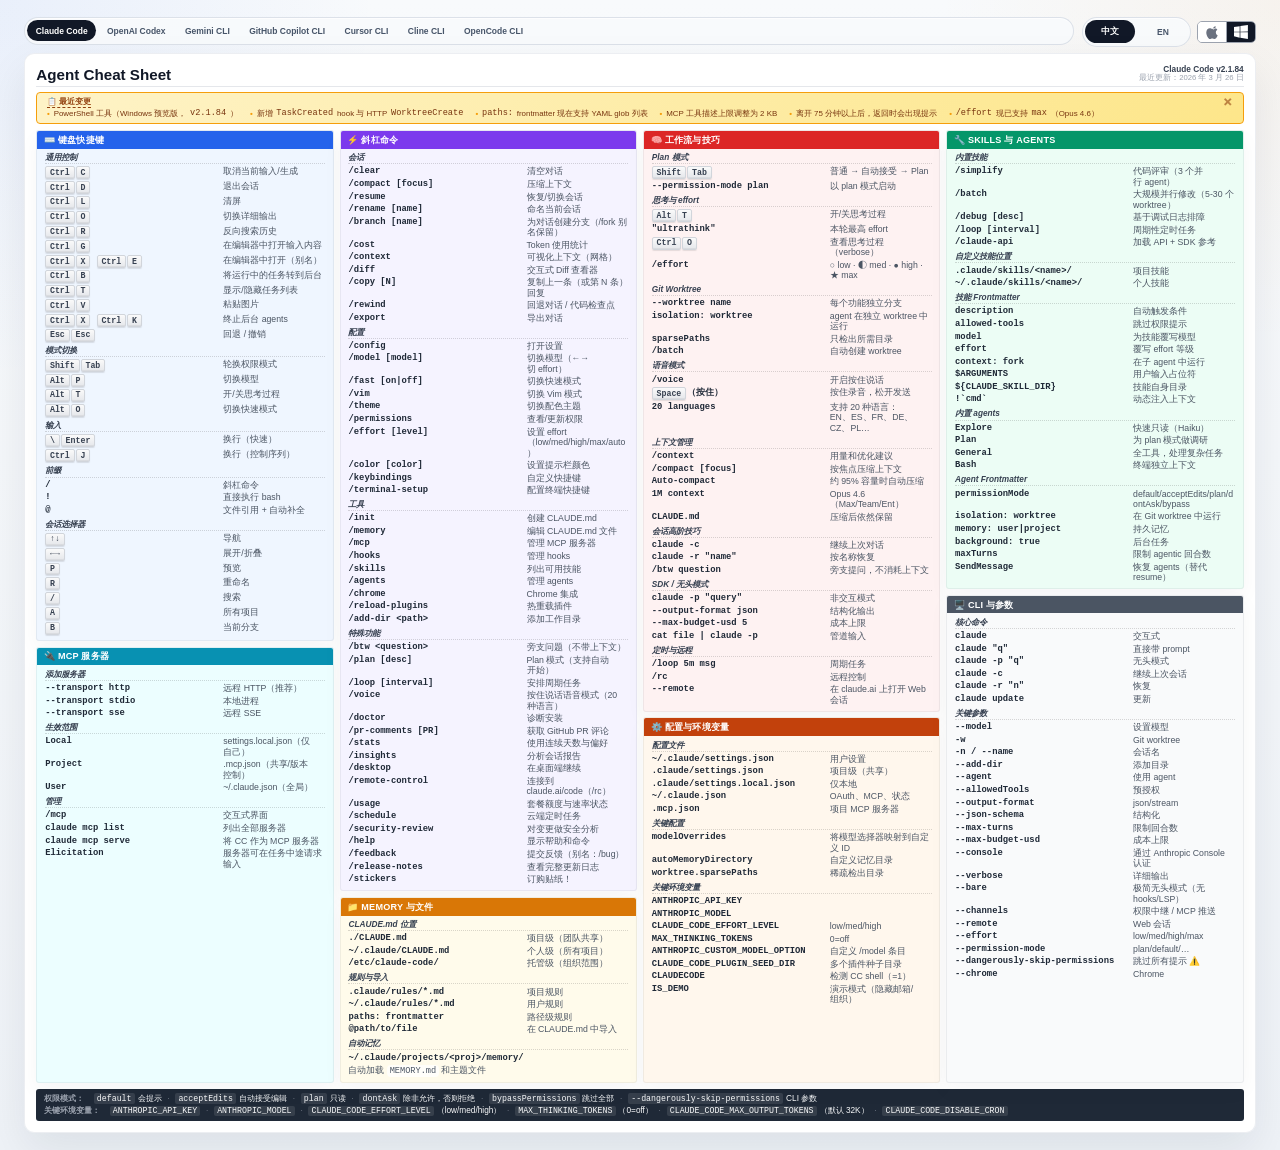
==== commit db741a35: "Update cheat sheet page titles" ====
--- a/index.html
+++ b/index.html
@@ -3,382 +3,58 @@
 <head>
   <meta charset="UTF-8">
   <meta name="viewport" content="width=device-width, initial-scale=1.0">
-  <meta name="description" content="Claude Code 中文速查表，面向中文开发者整理的快捷键、命令、配置、工作流与 CLI 参数参考。">
-  <title>Claude Code 中文速查表</title>
+  <meta name="description" content="Claude Code 中文速查表，面向中文开发者整理的快捷键、斜杠命令、CLI 参数、MCP、Memory、Skills、Agents 与环境变量参考。">
+  <title>Agent Cheat Sheets</title>
   <link rel="icon" href="data:image/svg+xml,<svg xmlns='http://www.w3.org/2000/svg' viewBox='0 0 100 100'><text y='.9em' font-size='90'>⌨️</text></svg>">
   <link rel="stylesheet" href="./styles.css">
 </head>
-<body>
-  <div class="page">
-    <header class="header">
-      <h1>Claude Code 中文速查表</h1>
-      <div class="header-right">
-        <div class="os-toggle" id="osToggle">
-          <button class="os-btn active" data-os="mac" title="Mac 快捷键">
-            <svg width="14" height="14" viewBox="0 0 814 1000" fill="currentColor" aria-hidden="true">
-              <path d="M788.1 340.9c-5.8 4.5-108.2 62.2-108.2 190.5 0 148.4 130.3 200.9 134.2 202.2-.6 3.2-20.7 71.9-68.7 141.9-42.8 61.6-87.5 123.1-155.5 123.1s-85.5-39.5-164-39.5c-76.5 0-103.7 40.8-165.9 40.8s-105.6-57.8-155.5-127.4c-58.4-83-106.3-211.5-106.3-334.2 0-196.5 127.8-300.9 253.3-300.9 66.8 0 122.4 43.4 164.1 43.4 39.5 0 101.1-46 176.2-46 28.5 0 130.9 2.6 198.3 99.1zm-169.5-92.8c31.2-37 52.4-88.1 52.4-139.3 0-7.1-.6-14.3-1.9-20.1-50 1.6-109.2 33.3-145 75.1-25.8 29.3-52.4 79.8-52.4 131.6 0 7.8.6 15.6 1.3 18.2 2.6.6 6.4 1.3 10.3 1.3 44.7 0 101.1-30.5 135.3-66.8z"/>
-            </svg>
-          </button>
-          <button class="os-btn" data-os="win" title="Windows 快捷键">
-            <svg width="14" height="14" viewBox="0 0 88 88" fill="currentColor" aria-hidden="true">
-              <path d="M0 12.402l35.687-4.86.016 34.423-35.67.203zm35.67 33.529l.028 34.453L.028 71.48l-.026-25.55zm4.326-39.025L87.314 0v41.527l-47.318.376zm47.329 39.349l-.011 41.34-47.318-6.678-.066-34.739z"/>
-            </svg>
-          </button>
+  <body class="app-shell" data-default-product="claude" data-browser-title="Agent Cheat Sheets" data-browser-title-mode="static">
+    <div class="toolbar-shell">
+      <div class="header-toolbar">
+        <div class="mode-switch product-switch" id="productSwitch" aria-label="Cheat sheet">
+          <button class="mode-btn" data-product="claude">Claude Code</button><button class="mode-btn" data-product="codex">OpenAI Codex</button><button class="mode-btn" data-product="gemini">Gemini CLI</button><button class="mode-btn" data-product="copilot">GitHub Copilot CLI</button><button class="mode-btn" data-product="cursor">Cursor CLI</button><button class="mode-btn" data-product="cline">Cline CLI</button><button class="mode-btn" data-product="opencode">OpenCode CLI</button>
         </div>
-        <div class="header-meta">
-          <span class="version-info">Claude Code v2.1.81</span>
-          <span class="last-updated">最近更新：2026 年 3 月 25 日</span>
+        <div class="toolbar-actions">
+          <div class="mode-switch lang-switch" id="langSwitch" aria-label="Language">
+            <button class="mode-btn active" data-lang="zh">中文</button>
+            <button class="mode-btn" data-lang="en">EN</button>
+          </div>
+
+          <div class="os-toggle" id="osToggle" aria-label="Keyboard layout">
+            <button class="os-btn active" data-os="mac" title="Mac shortcuts">
+              <svg width="14" height="14" viewBox="0 0 814 1000" fill="currentColor" aria-hidden="true">
+                <path d="M788.1 340.9c-5.8 4.5-108.2 62.2-108.2 190.5 0 148.4 130.3 200.9 134.2 202.2-.6 3.2-20.7 71.9-68.7 141.9-42.8 61.6-87.5 123.1-155.5 123.1s-85.5-39.5-164-39.5c-76.5 0-103.7 40.8-165.9 40.8s-105.6-57.8-155.5-127.4c-58.4-83-106.3-211.5-106.3-334.2 0-196.5 127.8-300.9 253.3-300.9 66.8 0 122.4 43.4 164.1 43.4 39.5 0 101.1-46 176.2-46 28.5 0 130.9 2.6 198.3 99.1zm-169.5-92.8c31.2-37 52.4-88.1 52.4-139.3 0-7.1-.6-14.3-1.9-20.1-50 1.6-109.2 33.3-145 75.1-25.8 29.3-52.4 79.8-52.4 131.6 0 7.8.6 15.6 1.3 18.2 2.6.6 6.4 1.3 10.3 1.3 44.7 0 101.1-30.5 135.3-66.8z"/>
+              </svg>
+            </button>
+            <button class="os-btn" data-os="win" title="Windows shortcuts">
+              <svg width="14" height="14" viewBox="0 0 88 88" fill="currentColor" aria-hidden="true">
+                <path d="M0 12.402l35.687-4.86.016 34.423-35.67.203zm35.67 33.529l.028 34.453L.028 71.48l-.026-25.55zm4.326-39.025L87.314 0v41.527l-47.318.376zm47.329 39.349l-.011 41.34-47.318-6.678-.066-34.739z"/>
+              </svg>
+            </button>
+          </div>
         </div>
       </div>
-    </header>
-
-    <div class="changelog">
-      <div class="changelog-header">
-        <a href="https://code.claude.com/docs/en/changelog" target="_blank" rel="noreferrer">📋 最近变更</a>
-        <span class="changelog-dismiss" onclick="event.stopPropagation(); this.closest('.changelog').remove()">✕</span>
-      </div>
-      <ul class="changelog-list">
-        <li><code>--bare</code> 参数：极简无头模式（无 hooks/LSP/plugins）</li>
-        <li><code>--channels</code>：权限中继与 MCP 推送消息（预览）</li>
-        <li>为 skills 和斜杠命令提供 <code>effort</code> frontmatter</li>
-        <li><code>/fork</code> 已更名为 <code>/branch</code>（保留别名）</li>
-        <li><code>SendMessage</code> 会自动恢复已停止的 agents</li>
-      </ul>
     </div>
 
-    <main class="main-grid">
-      <div class="section-keyboard-mcp">
-        <section class="section section-keyboard">
-          <div class="section-header">⌨️ 键盘快捷键</div>
-          <div class="section-content">
-            <div class="sub-header">通用控制</div>
-            <div class="row"><span class="key"><span class="keycap">Ctrl</span><span class="keycap">C</span></span> <span class="desc">取消当前输入/生成</span></div>
-            <div class="row"><span class="key"><span class="keycap">Ctrl</span><span class="keycap">D</span></span> <span class="desc">退出会话</span></div>
-            <div class="row"><span class="key"><span class="keycap">Ctrl</span><span class="keycap">L</span></span> <span class="desc">清屏</span></div>
-            <div class="row"><span class="key"><span class="keycap">Ctrl</span><span class="keycap">O</span></span> <span class="desc">切换详细输出</span></div>
-            <div class="row"><span class="key"><span class="keycap">Ctrl</span><span class="keycap">R</span></span> <span class="desc">反向搜索历史</span></div>
-            <div class="row"><span class="key"><span class="keycap">Ctrl</span><span class="keycap">G</span></span> <span class="desc">在编辑器中打开输入内容</span></div>
-            <div class="row"><span class="key"><span class="keycap">Ctrl</span><span class="keycap">B</span></span> <span class="desc">将运行中的任务转到后台</span></div>
-            <div class="row"><span class="key"><span class="keycap">Ctrl</span><span class="keycap">T</span></span> <span class="desc">显示/隐藏任务列表</span></div>
-            <div class="row"><span class="key"><span class="keycap">Ctrl</span><span class="keycap">V</span></span> <span class="desc">粘贴图片</span></div>
-            <div class="row"><span class="key"><span class="keycap">Ctrl</span><span class="keycap">F</span></span> <span class="desc">终止后台 agents（按两次）</span></div>
-            <div class="row"><span class="key"><span class="keycap">Esc</span><span class="keycap">Esc</span></span> <span class="desc">回退 / 撤销</span></div>
+    <div class="page">
+      <header class="header header-app">
+        <div class="header-body">
+          <div class="title-stack">
+            <h1 id="pageTitle">Claude Code 中文速查表</h1>
+          </div>
+          <div class="header-meta">
+            <span class="version-info" id="versionInfo">Claude Code v2.1.84</span>
+            <span class="last-updated" id="lastUpdated">最近更新：2026 年 3 月 26 日</span>
+          </div>
+        </div>
+      </header>
 
-            <div class="sub-header">模式切换</div>
-            <div class="row"><span class="key"><span class="keycap">Shift</span><span class="keycap">Tab</span></span> <span class="desc">轮换权限模式</span></div>
-            <div class="row"><span class="key"><span class="keycap">Alt</span><span class="keycap">P</span></span> <span class="desc">切换模型</span></div>
-            <div class="row"><span class="key"><span class="keycap">Alt</span><span class="keycap">T</span></span> <span class="desc">开/关思考过程</span></div>
-
-            <div class="sub-header">输入</div>
-            <div class="row"><span class="key"><span class="keycap">\</span><span class="keycap">Enter</span></span> <span class="desc">换行（快速）</span></div>
-            <div class="row"><span class="key"><span class="keycap">Ctrl</span><span class="keycap">J</span></span> <span class="desc">换行（控制序列）</span></div>
-
-            <div class="sub-header">前缀</div>
-            <div class="row"><span class="key">/</span> <span class="desc">斜杠命令</span></div>
-            <div class="row"><span class="key">!</span> <span class="desc">直接执行 bash</span></div>
-            <div class="row"><span class="key">@</span> <span class="desc">文件引用 + 自动补全</span></div>
-
-            <div class="sub-header">会话选择器</div>
-            <div class="row"><span class="key"><span class="keycap">↑↓</span></span> <span class="desc">导航</span></div>
-            <div class="row"><span class="key"><span class="keycap">←→</span></span> <span class="desc">展开/折叠</span></div>
-            <div class="row"><span class="key"><span class="keycap">P</span></span> <span class="desc">预览</span></div>
-            <div class="row"><span class="key"><span class="keycap">R</span></span> <span class="desc">重命名</span></div>
-            <div class="row"><span class="key"><span class="keycap">/</span></span> <span class="desc">搜索</span></div>
-            <div class="row"><span class="key"><span class="keycap">A</span></span> <span class="desc">所有项目</span></div>
-            <div class="row"><span class="key"><span class="keycap">B</span></span> <span class="desc">当前分支</span></div>
-          </div>
-        </section>
-
-        <section class="section section-mcp">
-          <div class="section-header">🔌 MCP 服务器</div>
-          <div class="section-content">
-            <div class="sub-header">添加服务器</div>
-            <div class="row"><span class="key">--transport http</span> <span class="desc">远程 HTTP（推荐）</span></div>
-            <div class="row"><span class="key">--transport stdio</span> <span class="desc">本地进程</span></div>
-            <div class="row"><span class="key">--transport sse</span> <span class="desc">远程 SSE</span></div>
-
-            <div class="sub-header">生效范围</div>
-            <div class="row"><span class="key">Local</span> <span class="desc">.claude.json（单项目）</span></div>
-            <div class="row"><span class="key">Project</span> <span class="desc">.mcp.json（共享/版本控制）</span></div>
-            <div class="row"><span class="key">User</span> <span class="desc">~/.claude.json（全局）</span></div>
-
-            <div class="sub-header">管理</div>
-            <div class="row"><span class="key">/mcp</span> <span class="desc">交互式界面</span></div>
-            <div class="row"><span class="key">claude mcp list</span> <span class="desc">列出全部服务器</span></div>
-            <div class="row"><span class="key">claude mcp serve</span> <span class="desc">将 CC 作为 MCP 服务器</span></div>
-            <div class="row"><span class="key">Elicitation</span> <span class="desc">服务器可在任务中途请求输入<span class="badge-new" data-added="2026-03-23">NEW</span></span></div>
-          </div>
-        </section>
-      </div>
-
-      <div class="section-slash-memory">
-        <section class="section section-slash">
-          <div class="section-header">⚡ 斜杠命令</div>
-          <div class="section-content">
-            <div class="sub-header">会话</div>
-            <div class="row"><span class="key">/clear</span> <span class="desc">清空对话</span></div>
-            <div class="row"><span class="key">/compact [focus]</span> <span class="desc">压缩上下文</span></div>
-            <div class="row"><span class="key">/resume</span> <span class="desc">恢复/切换会话</span></div>
-            <div class="row"><span class="key">/rename [name]</span> <span class="desc">命名当前会话</span></div>
-            <div class="row"><span class="key">/branch [name]</span> <span class="desc">为对话创建分支（/fork 别名保留）</span></div>
-            <div class="row"><span class="key">/cost</span> <span class="desc">Token 使用统计</span></div>
-            <div class="row"><span class="key">/context</span> <span class="desc">可视化上下文（网格）</span></div>
-            <div class="row"><span class="key">/diff</span> <span class="desc">交互式 Diff 查看器</span></div>
-            <div class="row"><span class="key">/copy</span> <span class="desc">复制上一条回复</span></div>
-            <div class="row"><span class="key">/export</span> <span class="desc">导出对话</span></div>
-
-            <div class="sub-header">配置</div>
-            <div class="row"><span class="key">/config</span> <span class="desc">打开设置</span></div>
-            <div class="row"><span class="key">/model [model]</span> <span class="desc">切换模型（←→ 切 effort）</span></div>
-            <div class="row"><span class="key">/fast [on|off]</span> <span class="desc">切换快速模式</span></div>
-            <div class="row"><span class="key">/vim</span> <span class="desc">切换 Vim 模式</span></div>
-            <div class="row"><span class="key">/theme</span> <span class="desc">切换配色主题</span></div>
-            <div class="row"><span class="key">/permissions</span> <span class="desc">查看/更新权限</span></div>
-            <div class="row"><span class="key">/effort [level]</span> <span class="desc">设置 effort（low/med/high/max/auto）<span class="badge-new" data-added="2026-03-23">NEW</span></span></div>
-            <div class="row"><span class="key">/color [color]</span> <span class="desc">设置提示栏颜色</span></div>
-            <div class="row"><span class="key">/keybindings</span> <span class="desc">自定义快捷键</span></div>
-            <div class="row"><span class="key">/terminal-setup</span> <span class="desc">配置终端快捷键</span></div>
-
-            <div class="sub-header">工具</div>
-            <div class="row"><span class="key">/init</span> <span class="desc">创建 CLAUDE.md</span></div>
-            <div class="row"><span class="key">/memory</span> <span class="desc">编辑 CLAUDE.md 文件</span></div>
-            <div class="row"><span class="key">/mcp</span> <span class="desc">管理 MCP 服务器</span></div>
-            <div class="row"><span class="key">/hooks</span> <span class="desc">管理 hooks</span></div>
-            <div class="row"><span class="key">/skills</span> <span class="desc">列出可用技能</span></div>
-            <div class="row"><span class="key">/agents</span> <span class="desc">管理 agents</span></div>
-            <div class="row"><span class="key">/chrome</span> <span class="desc">Chrome 集成</span></div>
-            <div class="row"><span class="key">/reload-plugins</span> <span class="desc">热重载插件</span></div>
-            <div class="row"><span class="key">/add-dir &lt;path&gt;</span> <span class="desc">添加工作目录</span></div>
-
-            <div class="sub-header">特殊功能</div>
-            <div class="row"><span class="key">/btw &lt;question&gt;</span> <span class="desc">旁支问题（不带上下文）</span></div>
-            <div class="row"><span class="key">/plan [desc]</span> <span class="desc">Plan 模式（支持自动开始）</span></div>
-            <div class="row"><span class="key">/loop [interval]</span> <span class="desc">安排周期任务</span></div>
-            <div class="row"><span class="key">/voice</span> <span class="desc">按住说话语音模式（20 种语言）</span></div>
-            <div class="row"><span class="key">/doctor</span> <span class="desc">诊断安装</span></div>
-            <div class="row"><span class="key">/pr-comments [PR]</span> <span class="desc">获取 GitHub PR 评论</span></div>
-            <div class="row"><span class="key">/stats</span> <span class="desc">使用连续天数与偏好</span></div>
-            <div class="row"><span class="key">/insights</span> <span class="desc">分析会话报告</span></div>
-            <div class="row"><span class="key">/desktop</span> <span class="desc">在桌面端继续</span></div>
-            <div class="row"><span class="key">/remote-control</span> <span class="desc">连接到 claude.ai/code（/rc）<span class="badge-new" data-added="2026-03-23">NEW</span></span></div>
-            <div class="row"><span class="key">/usage</span> <span class="desc">套餐额度与速率状态</span></div>
-            <div class="row"><span class="key">/schedule</span> <span class="desc">云端定时任务</span></div>
-            <div class="row"><span class="key">/security-review</span> <span class="desc">对变更做安全分析</span></div>
-            <div class="row"><span class="key">/help</span> <span class="desc">显示帮助和命令</span></div>
-            <div class="row"><span class="key">/feedback</span> <span class="desc">提交反馈（别名：/bug）</span></div>
-            <div class="row"><span class="key">/release-notes</span> <span class="desc">查看完整更新日志</span></div>
-            <div class="row"><span class="key">/stickers</span> <span class="desc">订购贴纸</span></div>
-          </div>
-        </section>
-
-        <section class="section section-memory">
-          <div class="section-header">📁 Memory 与文件</div>
-          <div class="section-content">
-            <div class="sub-header">CLAUDE.md 位置</div>
-            <div class="row"><span class="key">./CLAUDE.md</span> <span class="desc">项目级（团队共享）</span></div>
-            <div class="row"><span class="key">~/.claude/CLAUDE.md</span> <span class="desc">个人级（所有项目）</span></div>
-            <div class="row"><span class="key">/etc/claude-code/</span> <span class="desc">托管级（组织范围）</span></div>
-
-            <div class="sub-header">规则与导入</div>
-            <div class="row"><span class="key">.claude/rules/*.md</span> <span class="desc">项目规则</span></div>
-            <div class="row"><span class="key">~/.claude/rules/*.md</span> <span class="desc">用户规则</span></div>
-            <div class="row"><span class="key">paths: frontmatter</span> <span class="desc">路径级规则</span></div>
-            <div class="row"><span class="key">@path/to/file</span> <span class="desc">在 CLAUDE.md 中导入</span></div>
-
-            <div class="sub-header">自动记忆</div>
-            <div class="row"><span class="key">~/.claude/projects/&lt;proj&gt;/memory/</span></div>
-            <div class="row"><span class="desc">自动加载 <code>MEMORY.md</code> 和主题文件</span></div>
-          </div>
-        </section>
-      </div>
-
-      <div class="section-workflows-config">
-        <section class="section section-workflows">
-          <div class="section-header">🧠 工作流与技巧</div>
-          <div class="section-content">
-            <div class="sub-header">Plan 模式</div>
-            <div class="row"><span class="key"><span class="keycap">Shift</span><span class="keycap">Tab</span></span> <span class="desc">普通 → 自动接受 → Plan</span></div>
-            <div class="row"><span class="key">--permission-mode plan</span> <span class="desc">以 plan 模式启动</span></div>
-
-            <div class="sub-header">思考与 effort</div>
-            <div class="row"><span class="key"><span class="keycap">Alt</span><span class="keycap">T</span></span> <span class="desc">开/关思考过程</span></div>
-            <div class="row"><span class="key">"ultrathink"</span> <span class="desc">本轮最高 effort</span></div>
-            <div class="row"><span class="key"><span class="keycap">Ctrl</span><span class="keycap">O</span></span> <span class="desc">查看思考过程（verbose）</span></div>
-            <div class="row"><span class="key">/effort</span> <span class="desc">○ low · ◐ med · ● high<span class="badge-new" data-added="2026-03-23">NEW</span></span></div>
-
-            <div class="sub-header">Git Worktree</div>
-            <div class="row"><span class="key">--worktree name</span> <span class="desc">每个功能独立分支</span></div>
-            <div class="row"><span class="key">isolation: worktree</span> <span class="desc">agent 在独立 worktree 中运行</span></div>
-            <div class="row"><span class="key">sparsePaths</span> <span class="desc">只检出所需目录<span class="badge-new" data-added="2026-03-23">NEW</span></span></div>
-            <div class="row"><span class="key">/batch</span> <span class="desc">自动创建 worktree</span></div>
-
-            <div class="sub-header">语音模式</div>
-            <div class="row"><span class="key">/voice</span> <span class="desc">开启按住说话</span></div>
-            <div class="row"><span class="key"><span class="keycap">Space</span>（按住）</span> <span class="desc">按住录音，松开发送</span></div>
-            <div class="row"><span class="key">20 languages</span> <span class="desc">支持 20 种语言：EN、ES、FR、DE、CZ、PL…</span></div>
-
-            <div class="sub-header">上下文管理</div>
-            <div class="row"><span class="key">/context</span> <span class="desc">用量和优化建议</span></div>
-            <div class="row"><span class="key">/compact [focus]</span> <span class="desc">按焦点压缩上下文</span></div>
-            <div class="row"><span class="key">Auto-compact</span> <span class="desc">约 95% 容量时自动压缩</span></div>
-            <div class="row"><span class="key">1M context</span> <span class="desc">Opus 4.6（Max/Team/Ent）</span></div>
-            <div class="row"><span class="key">CLAUDE.md</span> <span class="desc">压缩后依然保留</span></div>
-
-            <div class="sub-header">会话高阶技巧</div>
-            <div class="row"><span class="key">claude -c</span> <span class="desc">继续上次对话</span></div>
-            <div class="row"><span class="key">claude -r "name"</span> <span class="desc">按名称恢复</span></div>
-            <div class="row"><span class="key">/btw question</span> <span class="desc">旁支提问，不消耗上下文</span></div>
-
-            <div class="sub-header">SDK / 无头模式</div>
-            <div class="row"><span class="key">claude -p "query"</span> <span class="desc">非交互模式</span></div>
-            <div class="row"><span class="key">--output-format json</span> <span class="desc">结构化输出</span></div>
-            <div class="row"><span class="key">--max-budget-usd 5</span> <span class="desc">成本上限</span></div>
-            <div class="row"><span class="key">cat file | claude -p</span> <span class="desc">管道输入</span></div>
-
-            <div class="sub-header">定时与远程</div>
-            <div class="row"><span class="key">/loop 5m msg</span> <span class="desc">周期任务</span></div>
-            <div class="row"><span class="key">/rc</span> <span class="desc">远程控制</span></div>
-            <div class="row"><span class="key">--remote</span> <span class="desc">在 claude.ai 上打开 Web 会话</span></div>
-          </div>
-        </section>
-
-        <section class="section section-config">
-          <div class="section-header">⚙️ 配置与环境变量</div>
-          <div class="section-content">
-            <div class="sub-header">配置文件</div>
-            <div class="row"><span class="key">~/.claude/settings.json</span> <span class="desc">用户设置</span></div>
-            <div class="row"><span class="key">.claude/settings.json</span> <span class="desc">项目级（共享）</span></div>
-            <div class="row"><span class="key">.claude/settings.local.json</span> <span class="desc">仅本地</span></div>
-            <div class="row"><span class="key">~/.claude.json</span> <span class="desc">OAuth、MCP、状态</span></div>
-            <div class="row"><span class="key">.mcp.json</span> <span class="desc">项目 MCP 服务器</span></div>
-
-            <div class="sub-header">关键配置</div>
-            <div class="row"><span class="key">modelOverrides</span> <span class="desc">将模型选择器映射到自定义 ID</span></div>
-            <div class="row"><span class="key">autoMemoryDirectory</span> <span class="desc">自定义记忆目录</span></div>
-            <div class="row"><span class="key">worktree.sparsePaths</span> <span class="desc">稀疏检出目录<span class="badge-new" data-added="2026-03-23">NEW</span></span></div>
-
-            <div class="sub-header">关键环境变量</div>
-            <div class="row"><span class="key">ANTHROPIC_API_KEY</span></div>
-            <div class="row"><span class="key">ANTHROPIC_MODEL</span></div>
-            <div class="row"><span class="key">CLAUDE_CODE_EFFORT_LEVEL</span> <span class="desc">low/med/high</span></div>
-            <div class="row"><span class="key">MAX_THINKING_TOKENS</span> <span class="desc">0=off</span></div>
-            <div class="row"><span class="key">ANTHROPIC_CUSTOM_MODEL_OPTION</span> <span class="desc">自定义 /model 条目</span></div>
-            <div class="row"><span class="key">CLAUDE_CODE_PLUGIN_SEED_DIR</span> <span class="desc">多个插件种子目录</span></div>
-            <div class="row"><span class="key">CLAUDECODE</span> <span class="desc">检测 CC shell（=1）</span></div>
-            <div class="row"><span class="key">IS_DEMO</span> <span class="desc">演示模式（隐藏邮箱/组织）</span></div>
-          </div>
-        </section>
-      </div>
-
-      <div class="section-skills-cli">
-        <section class="section section-skills">
-          <div class="section-header">🔧 Skills 与 Agents</div>
-          <div class="section-content">
-            <div class="sub-header">内置技能</div>
-            <div class="row"><span class="key">/simplify</span> <span class="desc">代码评审（3 个并行 agent）</span></div>
-            <div class="row"><span class="key">/batch</span> <span class="desc">大规模并行修改（5-30 个 worktree）</span></div>
-            <div class="row"><span class="key">/debug [desc]</span> <span class="desc">基于调试日志排障</span></div>
-            <div class="row"><span class="key">/loop [interval]</span> <span class="desc">周期性定时任务</span></div>
-            <div class="row"><span class="key">/claude-api</span> <span class="desc">加载 API + SDK 参考</span></div>
-
-            <div class="sub-header">自定义技能位置</div>
-            <div class="row"><span class="key">.claude/skills/&lt;name&gt;/</span> <span class="desc">项目技能</span></div>
-            <div class="row"><span class="key">~/.claude/skills/&lt;name&gt;/</span> <span class="desc">个人技能</span></div>
-
-            <div class="sub-header">技能 Frontmatter</div>
-            <div class="row"><span class="key">description</span> <span class="desc">自动触发条件</span></div>
-            <div class="row"><span class="key">allowed-tools</span> <span class="desc">跳过权限提示</span></div>
-            <div class="row"><span class="key">model</span> <span class="desc">为技能覆写模型</span></div>
-            <div class="row"><span class="key">effort</span> <span class="desc">覆写 effort 等级<span class="badge-new" data-added="2026-03-23">NEW</span></span></div>
-            <div class="row"><span class="key">context: fork</span> <span class="desc">在子 agent 中运行</span></div>
-            <div class="row"><span class="key">$ARGUMENTS</span> <span class="desc">用户输入占位符</span></div>
-            <div class="row"><span class="key">${CLAUDE_SKILL_DIR}</span> <span class="desc">技能自身目录</span></div>
-            <div class="row"><span class="key">!`cmd`</span> <span class="desc">动态注入上下文</span></div>
-
-            <div class="sub-header">内置 agents</div>
-            <div class="row"><span class="key">Explore</span> <span class="desc">快速只读（Haiku）</span></div>
-            <div class="row"><span class="key">Plan</span> <span class="desc">为 plan 模式做调研</span></div>
-            <div class="row"><span class="key">General</span> <span class="desc">全工具，处理复杂任务</span></div>
-            <div class="row"><span class="key">Bash</span> <span class="desc">终端独立上下文</span></div>
-
-            <div class="sub-header">Agent Frontmatter</div>
-            <div class="row"><span class="key">permissionMode</span> <span class="desc">default/acceptEdits/plan/dontAsk/bypass</span></div>
-            <div class="row"><span class="key">isolation: worktree</span> <span class="desc">在 Git worktree 中运行</span></div>
-            <div class="row"><span class="key">memory: user|project</span> <span class="desc">持久记忆</span></div>
-            <div class="row"><span class="key">background: true</span> <span class="desc">后台任务</span></div>
-            <div class="row"><span class="key">maxTurns</span> <span class="desc">限制 agentic 回合数</span></div>
-            <div class="row"><span class="key">SendMessage</span> <span class="desc">恢复 agents（替代 resume）<span class="badge-new" data-added="2026-03-23">NEW</span></span></div>
-          </div>
-        </section>
-
-        <section class="section section-cli">
-          <div class="section-header">🖥️ CLI 与参数</div>
-          <div class="section-content">
-            <div class="sub-header">核心命令</div>
-            <div class="row"><span class="key">claude</span> <span class="desc">交互式</span></div>
-            <div class="row"><span class="key">claude "q"</span> <span class="desc">直接带 prompt</span></div>
-            <div class="row"><span class="key">claude -p "q"</span> <span class="desc">无头模式</span></div>
-            <div class="row"><span class="key">claude -c</span> <span class="desc">继续上次会话</span></div>
-            <div class="row"><span class="key">claude -r "n"</span> <span class="desc">恢复</span></div>
-            <div class="row"><span class="key">claude update</span> <span class="desc">更新</span></div>
-
-            <div class="sub-header">关键参数</div>
-            <div class="row"><span class="key">--model</span> <span class="desc">设置模型</span></div>
-            <div class="row"><span class="key">-w</span> <span class="desc">Git worktree</span></div>
-            <div class="row"><span class="key">-n / --name</span> <span class="desc">会话名</span></div>
-            <div class="row"><span class="key">--add-dir</span> <span class="desc">添加目录</span></div>
-            <div class="row"><span class="key">--agent</span> <span class="desc">使用 agent</span></div>
-            <div class="row"><span class="key">--allowedTools</span> <span class="desc">预授权</span></div>
-            <div class="row"><span class="key">--output-format</span> <span class="desc">json/stream</span></div>
-            <div class="row"><span class="key">--json-schema</span> <span class="desc">结构化</span></div>
-            <div class="row"><span class="key">--max-turns</span> <span class="desc">限制回合数</span></div>
-            <div class="row"><span class="key">--max-budget-usd</span> <span class="desc">成本上限</span></div>
-            <div class="row"><span class="key">--console</span> <span class="desc">通过 Anthropic Console 认证</span></div>
-            <div class="row"><span class="key">--verbose</span> <span class="desc">详细输出</span></div>
-            <div class="row"><span class="key">--bare</span> <span class="desc">极简无头模式（无 hooks/LSP）<span class="badge-new" data-added="2026-03-23">NEW</span></span></div>
-            <div class="row"><span class="key">--channels</span> <span class="desc">权限中继 / MCP 推送<span class="badge-new" data-added="2026-03-23">NEW</span></span></div>
-            <div class="row"><span class="key">--remote</span> <span class="desc">Web 会话</span></div>
-            <div class="row"><span class="key">--effort</span> <span class="desc">low/med/high/max</span></div>
-            <div class="row"><span class="key">--permission-mode</span> <span class="desc">plan/default/…</span></div>
-            <div class="row"><span class="key">--dangerously-skip-permissions</span> <span class="desc">跳过所有提示 ⚠️</span></div>
-            <div class="row"><span class="key">--chrome</span> <span class="desc">Chrome</span></div>
-          </div>
-        </section>
-      </div>
-    </main>
-
-    <footer class="footer">
-      <div class="footer-row">
-        <span class="footer-label">权限模式：</span>
-        <span class="footer-item"><code>default</code> 会提示</span>
-        <span class="footer-sep">·</span>
-        <span class="footer-item"><code>acceptEdits</code> 自动接受编辑</span>
-        <span class="footer-sep">·</span>
-        <span class="footer-item"><code>plan</code> 只读</span>
-        <span class="footer-sep">·</span>
-        <span class="footer-item"><code>dontAsk</code> 除非允许，否则拒绝</span>
-        <span class="footer-sep">·</span>
-        <span class="footer-item"><code>bypassPermissions</code> 跳过全部</span>
-        <span class="footer-sep">·</span>
-        <span class="footer-item"><code>--dangerously-skip-permissions</code> CLI 参数</span>
-      </div>
-      <div class="footer-row">
-        <span class="footer-label">关键环境变量：</span>
-        <span class="footer-item"><code>ANTHROPIC_API_KEY</code></span>
-        <span class="footer-sep">·</span>
-        <span class="footer-item"><code>ANTHROPIC_MODEL</code></span>
-        <span class="footer-sep">·</span>
-        <span class="footer-item"><code>CLAUDE_CODE_EFFORT_LEVEL</code>（low/med/high）</span>
-        <span class="footer-sep">·</span>
-        <span class="footer-item"><code>MAX_THINKING_TOKENS</code>（0=off）</span>
-        <span class="footer-sep">·</span>
-        <span class="footer-item"><code>CLAUDE_CODE_MAX_OUTPUT_TOKENS</code>（默认 32K）</span>
-        <span class="footer-sep">·</span>
-        <span class="footer-item"><code>CLAUDE_CODE_DISABLE_CRON</code></span>
-      </div>
-    </footer>
+    <div id="changelogRoot"></div>
+    <main class="main-grid" id="mainGrid"></main>
+    <footer class="footer" id="footerRoot"></footer>
   </div>
 
+  <script id="appData" type="application/json">{"productOrder":["claude","codex","gemini","copilot","cursor","cline","opencode"],"products":{"claude":{"id":"claude","navLabel":"Claude Code","pageClass":"page-claude","title":"Claude Code 中文速查表","description":"Claude Code 中文速查表，面向中文开发者整理的快捷键、斜杠命令、CLI 参数、MCP、Memory、Skills、Agents 与环境变量参考。","versionInfo":"Claude Code v2.1.84","lastUpdated":"最近更新：2026 年 3 月 26 日","changelog":{"href":"https://code.claude.com/docs/en/changelog","label":"📋 最近变更","items":["PowerShell 工具（Windows 预览版，<code>v2.1.84<\/code>）","新增 <code>TaskCreated<\/code> hook 与 HTTP <code>WorktreeCreate<\/code>","<code>paths:<\/code> frontmatter 现在支持 YAML glob 列表","MCP 工具描述上限调整为 2 KB","离开 75 分钟以上后，返回时会出现提示","<code>/effort<\/code> 现已支持 <code>max<\/code>（Opus 4.6）"]},"columns":[{"className":"section-keyboard-mcp","sections":[{"className":"section-keyboard","header":"⌨️ 键盘快捷键","groups":[{"title":"通用控制","rows":[{"keyHtml":"<span class=\"keycap\">Ctrl<\/span><span class=\"keycap\">C<\/span>","descHtml":"取消当前输入/生成"},{"keyHtml":"<span class=\"keycap\">Ctrl<\/span><span class=\"keycap\">D<\/span>","descHtml":"退出会话"},{"keyHtml":"<span class=\"keycap\">Ctrl<\/span><span class=\"keycap\">L<\/span>","descHtml":"清屏"},{"keyHtml":"<span class=\"keycap\">Ctrl<\/span><span class=\"keycap\">O<\/span>","descHtml":"切换详细输出"},{"keyHtml":"<span class=\"keycap\">Ctrl<\/span><span class=\"keycap\">R<\/span>","descHtml":"反向搜索历史"},{"keyHtml":"<span class=\"keycap\">Ctrl<\/span><span class=\"keycap\">G<\/span>","descHtml":"在编辑器中打开输入内容"},{"keyHtml":"<span class=\"keycap\">Ctrl<\/span><span class=\"keycap\">X<\/span> <span class=\"keycap\">Ctrl<\/span><span class=\"keycap\">E<\/span>","descHtml":"在编辑器中打开（别名）<span class=\"badge-new\" data-added=\"2026-03-25\">NEW<\/span>"},{"keyHtml":"<span class=\"keycap\">Ctrl<\/span><span class=\"keycap\">B<\/span>","descHtml":"将运行中的任务转到后台"},{"keyHtml":"<span class=\"keycap\">Ctrl<\/span><span class=\"keycap\">T<\/span>","descHtml":"显示/隐藏任务列表"},{"keyHtml":"<span class=\"keycap\">Ctrl<\/span><span class=\"keycap\">V<\/span>","descHtml":"粘贴图片"},{"keyHtml":"<span class=\"keycap\">Ctrl<\/span><span class=\"keycap\">X<\/span> <span class=\"keycap\">Ctrl<\/span><span class=\"keycap\">K<\/span>","descHtml":"终止后台 agents<span class=\"badge-new\" data-added=\"2026-03-25\">NEW<\/span>"},{"keyHtml":"<span class=\"keycap\">Esc<\/span><span class=\"keycap\">Esc<\/span>","descHtml":"回退 / 撤销"}]},{"title":"模式切换","rows":[{"keyHtml":"<span class=\"keycap\">Shift<\/span><span class=\"keycap\">Tab<\/span>","descHtml":"轮换权限模式"},{"keyHtml":"<span class=\"keycap\">Alt<\/span><span class=\"keycap\">P<\/span>","descHtml":"切换模型"},{"keyHtml":"<span class=\"keycap\">Alt<\/span><span class=\"keycap\">T<\/span>","descHtml":"开/关思考过程"},{"keyHtml":"<span class=\"keycap\">Alt<\/span><span class=\"keycap\">O<\/span>","descHtml":"切换快速模式<span class=\"badge-new\" data-added=\"2026-03-26\">NEW<\/span>"}]},{"title":"输入","rows":[{"keyHtml":"<span class=\"keycap\">\\<\/span><span class=\"keycap\">Enter<\/span>","descHtml":"换行（快速）"},{"keyHtml":"<span class=\"keycap\">Ctrl<\/span><span class=\"keycap\">J<\/span>","descHtml":"换行（控制序列）"}]},{"title":"前缀","rows":[{"keyHtml":"/","descHtml":"斜杠命令"},{"keyHtml":"!","descHtml":"直接执行 bash"},{"keyHtml":"@","descHtml":"文件引用 + 自动补全"}]},{"title":"会话选择器","rows":[{"keyHtml":"<span class=\"keycap\">↑↓<\/span>","descHtml":"导航"},{"keyHtml":"<span class=\"keycap\">←→<\/span>","descHtml":"展开/折叠"},{"keyHtml":"<span class=\"keycap\">P<\/span>","descHtml":"预览"},{"keyHtml":"<span class=\"keycap\">R<\/span>","descHtml":"重命名"},{"keyHtml":"<span class=\"keycap\">/<\/span>","descHtml":"搜索"},{"keyHtml":"<span class=\"keycap\">A<\/span>","descHtml":"所有项目"},{"keyHtml":"<span class=\"keycap\">B<\/span>","descHtml":"当前分支"}]}]},{"className":"section-mcp","header":"🔌 MCP 服务器","groups":[{"title":"添加服务器","rows":[{"keyHtml":"--transport http","descHtml":"远程 HTTP（推荐）"},{"keyHtml":"--transport stdio","descHtml":"本地进程"},{"keyHtml":"--transport sse","descHtml":"远程 SSE"}]},{"title":"生效范围","rows":[{"keyHtml":"Local","descHtml":"settings.local.json（仅自己）"},{"keyHtml":"Project","descHtml":".mcp.json（共享/版本控制）"},{"keyHtml":"User","descHtml":"~/.claude.json（全局）"}]},{"title":"管理","rows":[{"keyHtml":"/mcp","descHtml":"交互式界面"},{"keyHtml":"claude mcp list","descHtml":"列出全部服务器"},{"keyHtml":"claude mcp serve","descHtml":"将 CC 作为 MCP 服务器"},{"keyHtml":"Elicitation","descHtml":"服务器可在任务中途请求输入<span class=\"badge-new\" data-added=\"2026-03-23\">NEW<\/span>"}]}]}]},{"className":"section-slash-memory","sections":[{"className":"section-slash","header":"⚡ 斜杠命令","groups":[{"title":"会话","rows":[{"keyHtml":"/clear","descHtml":"清空对话"},{"keyHtml":"/compact [focus]","descHtml":"压缩上下文"},{"keyHtml":"/resume","descHtml":"恢复/切换会话"},{"keyHtml":"/rename [name]","descHtml":"命名当前会话"},{"keyHtml":"/branch [name]","descHtml":"为对话创建分支（/fork 别名保留）"},{"keyHtml":"/cost","descHtml":"Token 使用统计"},{"keyHtml":"/context","descHtml":"可视化上下文（网格）"},{"keyHtml":"/diff","descHtml":"交互式 Diff 查看器"},{"keyHtml":"/copy [N]","descHtml":"复制上一条（或第 N 条）回复"},{"keyHtml":"/rewind","descHtml":"回退对话 / 代码检查点"},{"keyHtml":"/export","descHtml":"导出对话"}]},{"title":"配置","rows":[{"keyHtml":"/config","descHtml":"打开设置"},{"keyHtml":"/model [model]","descHtml":"切换模型（←→ 切 effort）"},{"keyHtml":"/fast [on|off]","descHtml":"切换快速模式"},{"keyHtml":"/vim","descHtml":"切换 Vim 模式"},{"keyHtml":"/theme","descHtml":"切换配色主题"},{"keyHtml":"/permissions","descHtml":"查看/更新权限"},{"keyHtml":"/effort [level]","descHtml":"设置 effort（low/med/high/max/auto）<span class=\"badge-new\" data-added=\"2026-03-23\">NEW<\/span>"},{"keyHtml":"/color [color]","descHtml":"设置提示栏颜色"},{"keyHtml":"/keybindings","descHtml":"自定义快捷键"},{"keyHtml":"/terminal-setup","descHtml":"配置终端快捷键"}]},{"title":"工具","rows":[{"keyHtml":"/init","descHtml":"创建 CLAUDE.md"},{"keyHtml":"/memory","descHtml":"编辑 CLAUDE.md 文件"},{"keyHtml":"/mcp","descHtml":"管理 MCP 服务器"},{"keyHtml":"/hooks","descHtml":"管理 hooks"},{"keyHtml":"/skills","descHtml":"列出可用技能"},{"keyHtml":"/agents","descHtml":"管理 agents"},{"keyHtml":"/chrome","descHtml":"Chrome 集成"},{"keyHtml":"/reload-plugins","descHtml":"热重载插件"},{"keyHtml":"/add-dir &lt;path&gt;","descHtml":"添加工作目录"}]},{"title":"特殊功能","rows":[{"keyHtml":"/btw &lt;question&gt;","descHtml":"旁支问题（不带上下文）"},{"keyHtml":"/plan [desc]","descHtml":"Plan 模式（支持自动开始）"},{"keyHtml":"/loop [interval]","descHtml":"安排周期任务"},{"keyHtml":"/voice","descHtml":"按住说话语音模式（20 种语言）"},{"keyHtml":"/doctor","descHtml":"诊断安装"},{"keyHtml":"/pr-comments [PR]","descHtml":"获取 GitHub PR 评论"},{"keyHtml":"/stats","descHtml":"使用连续天数与偏好"},{"keyHtml":"/insights","descHtml":"分析会话报告"},{"keyHtml":"/desktop","descHtml":"在桌面端继续"},{"keyHtml":"/remote-control","descHtml":"连接到 claude.ai/code（/rc）<span class=\"badge-new\" data-added=\"2026-03-23\">NEW<\/span>"},{"keyHtml":"/usage","descHtml":"套餐额度与速率状态"},{"keyHtml":"/schedule","descHtml":"云端定时任务"},{"keyHtml":"/security-review","descHtml":"对变更做安全分析"},{"keyHtml":"/help","descHtml":"显示帮助和命令"},{"keyHtml":"/feedback","descHtml":"提交反馈（别名：/bug）"},{"keyHtml":"/release-notes","descHtml":"查看完整更新日志"},{"keyHtml":"/stickers","descHtml":"订购贴纸！"}]}]},{"className":"section-memory","header":"📁 Memory 与文件","groups":[{"title":"CLAUDE.md 位置","rows":[{"keyHtml":"./CLAUDE.md","descHtml":"项目级（团队共享）"},{"keyHtml":"~/.claude/CLAUDE.md","descHtml":"个人级（所有项目）"},{"keyHtml":"/etc/claude-code/","descHtml":"托管级（组织范围）"}]},{"title":"规则与导入","rows":[{"keyHtml":".claude/rules/*.md","descHtml":"项目规则"},{"keyHtml":"~/.claude/rules/*.md","descHtml":"用户规则"},{"keyHtml":"paths: frontmatter","descHtml":"路径级规则"},{"keyHtml":"@path/to/file","descHtml":"在 CLAUDE.md 中导入"}]},{"title":"自动记忆","rows":[{"keyHtml":"~/.claude/projects/&lt;proj&gt;/memory/"},{"descHtml":"自动加载 <code>MEMORY.md<\/code> 和主题文件"}]}]}]},{"className":"section-workflows-config","sections":[{"className":"section-workflows","header":"🧠 工作流与技巧","groups":[{"title":"Plan 模式","rows":[{"keyHtml":"<span class=\"keycap\">Shift<\/span><span class=\"keycap\">Tab<\/span>","descHtml":"普通 → 自动接受 → Plan"},{"keyHtml":"--permission-mode plan","descHtml":"以 plan 模式启动"}]},{"title":"思考与 effort","rows":[{"keyHtml":"<span class=\"keycap\">Alt<\/span><span class=\"keycap\">T<\/span>","descHtml":"开/关思考过程"},{"keyHtml":"\"ultrathink\"","descHtml":"本轮最高 effort"},{"keyHtml":"<span class=\"keycap\">Ctrl<\/span><span class=\"keycap\">O<\/span>","descHtml":"查看思考过程（verbose）"},{"keyHtml":"/effort","descHtml":"○ low · ◐ med · ● high · ★ max"}]},{"title":"Git Worktree","rows":[{"keyHtml":"--worktree name","descHtml":"每个功能独立分支"},{"keyHtml":"isolation: worktree","descHtml":"agent 在独立 worktree 中运行"},{"keyHtml":"sparsePaths","descHtml":"只检出所需目录<span class=\"badge-new\" data-added=\"2026-03-23\">NEW<\/span>"},{"keyHtml":"/batch","descHtml":"自动创建 worktree"}]},{"title":"语音模式","rows":[{"keyHtml":"/voice","descHtml":"开启按住说话"},{"keyHtml":"<span class=\"keycap\">Space<\/span>（按住）","descHtml":"按住录音，松开发送"},{"keyHtml":"20 languages","descHtml":"支持 20 种语言：EN、ES、FR、DE、CZ、PL…"}]},{"title":"上下文管理","rows":[{"keyHtml":"/context","descHtml":"用量和优化建议"},{"keyHtml":"/compact [focus]","descHtml":"按焦点压缩上下文"},{"keyHtml":"Auto-compact","descHtml":"约 95% 容量时自动压缩"},{"keyHtml":"1M context","descHtml":"Opus 4.6（Max/Team/Ent）"},{"keyHtml":"CLAUDE.md","descHtml":"压缩后依然保留"}]},{"title":"会话高阶技巧","rows":[{"keyHtml":"claude -c","descHtml":"继续上次对话"},{"keyHtml":"claude -r \"name\"","descHtml":"按名称恢复"},{"keyHtml":"/btw question","descHtml":"旁支提问，不消耗上下文"}]},{"title":"SDK / 无头模式","rows":[{"keyHtml":"claude -p \"query\"","descHtml":"非交互模式"},{"keyHtml":"--output-format json","descHtml":"结构化输出"},{"keyHtml":"--max-budget-usd 5","descHtml":"成本上限"},{"keyHtml":"cat file | claude -p","descHtml":"管道输入"}]},{"title":"定时与远程","rows":[{"keyHtml":"/loop 5m msg","descHtml":"周期任务"},{"keyHtml":"/rc","descHtml":"远程控制"},{"keyHtml":"--remote","descHtml":"在 claude.ai 上打开 Web 会话"}]}]},{"className":"section-config","header":"⚙️ 配置与环境变量","groups":[{"title":"配置文件","rows":[{"keyHtml":"~/.claude/settings.json","descHtml":"用户设置"},{"keyHtml":".claude/settings.json","descHtml":"项目级（共享）"},{"keyHtml":".claude/settings.local.json","descHtml":"仅本地"},{"keyHtml":"~/.claude.json","descHtml":"OAuth、MCP、状态"},{"keyHtml":".mcp.json","descHtml":"项目 MCP 服务器"}]},{"title":"关键配置","rows":[{"keyHtml":"modelOverrides","descHtml":"将模型选择器映射到自定义 ID"},{"keyHtml":"autoMemoryDirectory","descHtml":"自定义记忆目录"},{"keyHtml":"worktree.sparsePaths","descHtml":"稀疏检出目录<span class=\"badge-new\" data-added=\"2026-03-23\">NEW<\/span>"}]},{"title":"关键环境变量","rows":[{"keyHtml":"ANTHROPIC_API_KEY"},{"keyHtml":"ANTHROPIC_MODEL"},{"keyHtml":"CLAUDE_CODE_EFFORT_LEVEL","descHtml":"low/med/high"},{"keyHtml":"MAX_THINKING_TOKENS","descHtml":"0=off"},{"keyHtml":"ANTHROPIC_CUSTOM_MODEL_OPTION","descHtml":"自定义 /model 条目"},{"keyHtml":"CLAUDE_CODE_PLUGIN_SEED_DIR","descHtml":"多个插件种子目录"},{"keyHtml":"CLAUDECODE","descHtml":"检测 CC shell（=1）"},{"keyHtml":"IS_DEMO","descHtml":"演示模式（隐藏邮箱/组织）"}]}]}]},{"className":"section-skills-cli","sections":[{"className":"section-skills","header":"🔧 Skills 与 Agents","groups":[{"title":"内置技能","rows":[{"keyHtml":"/simplify","descHtml":"代码评审（3 个并行 agent）"},{"keyHtml":"/batch","descHtml":"大规模并行修改（5-30 个 worktree）"},{"keyHtml":"/debug [desc]","descHtml":"基于调试日志排障"},{"keyHtml":"/loop [interval]","descHtml":"周期性定时任务"},{"keyHtml":"/claude-api","descHtml":"加载 API + SDK 参考"}]},{"title":"自定义技能位置","rows":[{"keyHtml":".claude/skills/&lt;name&gt;/","descHtml":"项目技能"},{"keyHtml":"~/.claude/skills/&lt;name&gt;/","descHtml":"个人技能"}]},{"title":"技能 Frontmatter","rows":[{"keyHtml":"description","descHtml":"自动触发条件"},{"keyHtml":"allowed-tools","descHtml":"跳过权限提示"},{"keyHtml":"model","descHtml":"为技能覆写模型"},{"keyHtml":"effort","descHtml":"覆写 effort 等级<span class=\"badge-new\" data-added=\"2026-03-23\">NEW<\/span>"},{"keyHtml":"context: fork","descHtml":"在子 agent 中运行"},{"keyHtml":"$ARGUMENTS","descHtml":"用户输入占位符"},{"keyHtml":"${CLAUDE_SKILL_DIR}","descHtml":"技能自身目录"},{"keyHtml":"!`cmd`","descHtml":"动态注入上下文"}]},{"title":"内置 agents","rows":[{"keyHtml":"Explore","descHtml":"快速只读（Haiku）"},{"keyHtml":"Plan","descHtml":"为 plan 模式做调研"},{"keyHtml":"General","descHtml":"全工具，处理复杂任务"},{"keyHtml":"Bash","descHtml":"终端独立上下文"}]},{"title":"Agent Frontmatter","rows":[{"keyHtml":"permissionMode","descHtml":"default/acceptEdits/plan/dontAsk/bypass"},{"keyHtml":"isolation: worktree","descHtml":"在 Git worktree 中运行"},{"keyHtml":"memory: user|project","descHtml":"持久记忆"},{"keyHtml":"background: true","descHtml":"后台任务"},{"keyHtml":"maxTurns","descHtml":"限制 agentic 回合数"},{"keyHtml":"SendMessage","descHtml":"恢复 agents（替代 resume）<span class=\"badge-new\" data-added=\"2026-03-23\">NEW<\/span>"}]}]},{"className":"section-cli","header":"🖥️ CLI 与参数","groups":[{"title":"核心命令","rows":[{"keyHtml":"claude","descHtml":"交互式"},{"keyHtml":"claude \"q\"","descHtml":"直接带 prompt"},{"keyHtml":"claude -p \"q\"","descHtml":"无头模式"},{"keyHtml":"claude -c","descHtml":"继续上次会话"},{"keyHtml":"claude -r \"n\"","descHtml":"恢复"},{"keyHtml":"claude update","descHtml":"更新"}]},{"title":"关键参数","rows":[{"keyHtml":"--model","descHtml":"设置模型"},{"keyHtml":"-w","descHtml":"Git worktree"},{"keyHtml":"-n / --name","descHtml":"会话名"},{"keyHtml":"--add-dir","descHtml":"添加目录"},{"keyHtml":"--agent","descHtml":"使用 agent"},{"keyHtml":"--allowedTools","descHtml":"预授权"},{"keyHtml":"--output-format","descHtml":"json/stream"},{"keyHtml":"--json-schema","descHtml":"结构化"},{"keyHtml":"--max-turns","descHtml":"限制回合数"},{"keyHtml":"--max-budget-usd","descHtml":"成本上限"},{"keyHtml":"--console","descHtml":"通过 Anthropic Console 认证"},{"keyHtml":"--verbose","descHtml":"详细输出"},{"keyHtml":"--bare","descHtml":"极简无头模式（无 hooks/LSP）<span class=\"badge-new\" data-added=\"2026-03-23\">NEW<\/span>"},{"keyHtml":"--channels","descHtml":"权限中继 / MCP 推送<span class=\"badge-new\" data-added=\"2026-03-23\">NEW<\/span>"},{"keyHtml":"--remote","descHtml":"Web 会话"},{"keyHtml":"--effort","descHtml":"low/med/high/max"},{"keyHtml":"--permission-mode","descHtml":"plan/default/…"},{"keyHtml":"--dangerously-skip-permissions","descHtml":"跳过所有提示 ⚠️"},{"keyHtml":"--chrome","descHtml":"Chrome"}]}]}]}],"footer":{"rows":[{"html":"<span class=\"footer-label\">权限模式：<\/span>\n        <span class=\"footer-item\"><code>default<\/code> 会提示<\/span>\n        <span class=\"footer-sep\">·<\/span>\n        <span class=\"footer-item\"><code>acceptEdits<\/code> 自动接受编辑<\/span>\n        <span class=\"footer-sep\">·<\/span>\n        <span class=\"footer-item\"><code>plan<\/code> 只读<\/span>\n        <span class=\"footer-sep\">·<\/span>\n        <span class=\"footer-item\"><code>dontAsk<\/code> 除非允许，否则拒绝<\/span>\n        <span class=\"footer-sep\">·<\/span>\n        <span class=\"footer-item\"><code>bypassPermissions<\/code> 跳过全部<\/span>\n        <span class=\"footer-sep\">·<\/span>\n        <span class=\"footer-item\"><code>--dangerously-skip-permissions<\/code> CLI 参数<\/span>"},{"html":"<span class=\"footer-label\">关键环境变量：<\/span>\n        <span class=\"footer-item\"><code>ANTHROPIC_API_KEY<\/code><\/span>\n        <span class=\"footer-sep\">·<\/span>\n        <span class=\"footer-item\"><code>ANTHROPIC_MODEL<\/code><\/span>\n        <span class=\"footer-sep\">·<\/span>\n        <span class=\"footer-item\"><code>CLAUDE_CODE_EFFORT_LEVEL<\/code>（low/med/high）<\/span>\n        <span class=\"footer-sep\">·<\/span>\n        <span class=\"footer-item\"><code>MAX_THINKING_TOKENS<\/code>（0=off）<\/span>\n        <span class=\"footer-sep\">·<\/span>\n        <span class=\"footer-item\"><code>CLAUDE_CODE_MAX_OUTPUT_TOKENS<\/code>（默认 32K）<\/span>\n        <span class=\"footer-sep\">·<\/span>\n        <span class=\"footer-item\"><code>CLAUDE_CODE_DISABLE_CRON<\/code><\/span>"}]}},"codex":{"id":"codex","navLabel":"OpenAI Codex","pageClass":"page-codex","title":"OpenAI Codex 中文速查表","description":"OpenAI Codex 中文速查表，汇总 Codex CLI/TUI 的快捷键、Slash Commands、CLI 参数、沙箱审批、配置文件与 MCP 参考。","versionInfo":"OpenAI Codex CLI / TUI","lastUpdated":"资料核对：2026 年 3 月 27 日","changelog":{"href":"https://developers.openai.com/codex/cli","label":"📋 资料来源","items":["基于 OpenAI Codex 官方文档与本机 <code>codex --help<\/code> 整理","覆盖 CLI / TUI、Slash Commands、审批与沙箱、MCP、配置文件","保留命令与参数原文，功能说明做中文本地化改写","适合快速扫读、项目内贴墙、A4 横向打印"]},"columns":[{"className":"section-keyboard-mcp","sections":[{"className":"section-keyboard","header":"⌨️ 交互与快捷键","groups":[{"title":"Terminal UI","rows":[{"keyHtml":"<span class=\"keycap\">Ctrl<\/span><span class=\"keycap\">C<\/span>","descHtml":"结束交互式会话（文档等价于 <code>/exit<\/code>）"},{"keyHtml":"<span class=\"keycap\">Ctrl<\/span><span class=\"keycap\">L<\/span>","descHtml":"清空终端视图，不新建会话"},{"keyHtml":"<span class=\"keycap\">Ctrl<\/span><span class=\"keycap\">G<\/span>","descHtml":"用 <code>VISUAL<\/code>/<code>EDITOR<\/code> 打开提示编辑器"},{"keyHtml":"<span class=\"keycap\">↑↓<\/span>","descHtml":"浏览草稿历史"},{"keyHtml":"<span class=\"keycap\">Enter<\/span>","descHtml":"发送；任务运行中可插入补充指令"},{"keyHtml":"<span class=\"keycap\">Tab<\/span>","descHtml":"把下一条跟进提示排队到本轮之后"},{"keyHtml":"<span class=\"keycap\">Esc<\/span><span class=\"keycap\">Esc<\/span>","descHtml":"输入框为空时编辑上一条消息；继续 <code>Esc<\/code> 向前回溯"}]},{"title":"输入前缀","rows":[{"keyHtml":"/","descHtml":"打开 slash popup / 运行 slash command"},{"keyHtml":"@","descHtml":"模糊搜索工作区文件并插入路径"},{"keyHtml":"!","descHtml":"直接执行本地 shell 命令"}]},{"title":"会话恢复","rows":[{"keyHtml":"codex resume","descHtml":"打开最近交互会话选择器"},{"keyHtml":"<span class=\"keycap\">Enter<\/span>","descHtml":"在恢复选择器中重开高亮会话"},{"keyHtml":"--last","descHtml":"跳过 picker，直接继续最近一次"},{"keyHtml":"--all","descHtml":"跨工作目录显示全部历史会话"}]}]},{"className":"section-mcp","header":"🔌 MCP 与外部工具","groups":[{"title":"支持类型","rows":[{"keyHtml":"STDIO","descHtml":"本地进程型 MCP 服务器"},{"keyHtml":"HTTP","descHtml":"Streamable HTTP 服务器"},{"keyHtml":"Bearer","descHtml":"Bearer Token 鉴权"},{"keyHtml":"OAuth","descHtml":"支持 <code>codex mcp login<\/code> 的服务器可直接登录"}]},{"title":"CLI 管理","rows":[{"keyHtml":"codex mcp list","descHtml":"列出已配置服务器"},{"keyHtml":"codex mcp get","descHtml":"查看单个服务器详情"},{"keyHtml":"codex mcp add","descHtml":"添加 MCP 服务器"},{"keyHtml":"codex mcp remove","descHtml":"删除服务器"},{"keyHtml":"codex mcp login/logout","descHtml":"处理 OAuth 登录状态"},{"keyHtml":"/mcp","descHtml":"在 TUI 中查看当前激活的 MCP"}]},{"title":"关键配置","rows":[{"keyHtml":"[mcp_servers.&lt;name&gt;]","descHtml":"每个服务器一个 table"},{"keyHtml":"command / args / env","descHtml":"STDIO 服务器常用字段"},{"keyHtml":"url / bearer_token_env_var","descHtml":"HTTP 服务器常用字段"},{"keyHtml":"enabled_tools","descHtml":"工具白名单"},{"keyHtml":"disabled_tools","descHtml":"工具黑名单（后应用）"},{"keyHtml":"startup_timeout_sec","descHtml":"启动超时，默认 10 秒"},{"keyHtml":"tool_timeout_sec","descHtml":"工具执行超时，默认 60 秒"}]}]}]},{"className":"section-slash-memory","sections":[{"className":"section-slash","header":"⚡ Slash Commands","groups":[{"title":"会话控制","rows":[{"keyHtml":"/clear","descHtml":"清屏并开始新对话"},{"keyHtml":"/new","descHtml":"同一 CLI 内开启全新会话"},{"keyHtml":"/compact","descHtml":"压缩当前可见会话，回收上下文"},{"keyHtml":"/copy","descHtml":"复制最近一次已完成输出"},{"keyHtml":"/status","descHtml":"查看模型、审批、可写目录、上下文"},{"keyHtml":"/statusline","descHtml":"配置底部状态栏字段"},{"keyHtml":"/theme","descHtml":"预览并保存 TUI 主题"},{"keyHtml":"/exit","descHtml":"退出 CLI（同 <code>/quit<\/code>）"}]},{"title":"模型与风格","rows":[{"keyHtml":"/model","descHtml":"切换模型与可用 reasoning effort"},{"keyHtml":"/fast","descHtml":"切换 Fast mode / 查询状态"},{"keyHtml":"/personality","descHtml":"切换回复风格：friendly / pragmatic / none"},{"keyHtml":"/plan","descHtml":"切入 plan mode，可直接带提示词"},{"keyHtml":"/permissions","descHtml":"更新审批预设与权限策略"}]},{"title":"工作区与工具","rows":[{"keyHtml":"/diff","descHtml":"查看 Git diff，包括未跟踪文件"},{"keyHtml":"/review","descHtml":"让 Codex 审查当前 working tree"},{"keyHtml":"/mention","descHtml":"把文件或目录附到当前对话"},{"keyHtml":"/mcp","descHtml":"查看可用 MCP 工具"},{"keyHtml":"/apps","descHtml":"浏览 connectors / apps 并插入到提示中"},{"keyHtml":"/init","descHtml":"生成当前目录的 <code>AGENTS.md<\/code>"},{"keyHtml":"/logout","descHtml":"退出当前登录状态"}]},{"title":"线程与实验特性","rows":[{"keyHtml":"/agent","descHtml":"切换活动 agent 线程"},{"keyHtml":"/fork","descHtml":"从当前会话分叉出新线程"},{"keyHtml":"/resume","descHtml":"从历史会话列表中恢复线程"},{"keyHtml":"/ps","descHtml":"查看实验性后台终端及输出"},{"keyHtml":"/experimental","descHtml":"开关实验特性"},{"keyHtml":"/debug-config","descHtml":"打印配置层与约束诊断"},{"keyHtml":"/sandbox-add-read-dir","descHtml":"仅 Windows：给额外目录补只读权限"},{"keyHtml":"/feedback","descHtml":"把日志发给 Codex 维护者"}]}]},{"className":"section-memory","header":"📁 配置与规则","groups":[{"title":"配置文件位置","rows":[{"keyHtml":"~/.codex/config.toml","descHtml":"用户级默认配置"},{"keyHtml":".codex/config.toml","descHtml":"项目级覆盖（仅受信项目）"},{"keyHtml":"/etc/codex/config.toml","descHtml":"系统级配置"},{"keyHtml":"AGENTS.md","descHtml":"项目持久指令文件"},{"keyHtml":"requirements.toml","descHtml":"管理员强制约束安全敏感设置"}]},{"title":"优先级","rows":[{"keyHtml":"CLI flags / --config","descHtml":"最高优先级"},{"keyHtml":"--profile &lt;name&gt;","descHtml":"按 profile 覆盖默认值"},{"keyHtml":"project config","descHtml":"从项目根到当前目录逐层覆盖"},{"keyHtml":"user / system / built-in","descHtml":"用户、系统、内置默认"}]},{"title":"常用键","rows":[{"keyHtml":"model","descHtml":"默认模型，例如 <code>gpt-5-codex<\/code>"},{"keyHtml":"model_reasoning_effort","descHtml":"minimal / low / medium / high / xhigh"},{"keyHtml":"model_reasoning_summary","descHtml":"auto / concise / detailed / none"},{"keyHtml":"service_tier","descHtml":"新回合偏好：<code>fast<\/code> / <code>flex<\/code>"},{"keyHtml":"approval_policy","descHtml":"审批策略"},{"keyHtml":"approval_policy.granular.*","descHtml":"按类别细化审批，属于配置层能力"},{"keyHtml":"sandbox_mode","descHtml":"沙箱级别"},{"keyHtml":"web_search","descHtml":"cached / live / disabled"},{"keyHtml":"[features]","descHtml":"可选与实验功能开关"},{"keyHtml":"projects.&lt;path&gt;.trust_level","descHtml":"标记 trusted / untrusted 项目"}]}]}]},{"className":"section-workflows-config","sections":[{"className":"section-workflows","header":"🧠 工作流与自动化","groups":[{"title":"交互式工作流","rows":[{"keyHtml":"codex","descHtml":"启动交互式 TUI"},{"keyHtml":"codex \"prompt\"","descHtml":"带首条提示直接进入会话"},{"keyHtml":"-i / --image &lt;file&gt;","descHtml":"附加截图、设计稿或图像"},{"keyHtml":"--no-alt-screen","descHtml":"内联模式运行，保留滚动历史"}]},{"title":"恢复与分叉","rows":[{"keyHtml":"codex resume","descHtml":"恢复之前的交互会话"},{"keyHtml":"codex resume --last","descHtml":"直接继续最近一次"},{"keyHtml":"codex fork","descHtml":"从历史会话分叉新线程"},{"keyHtml":"~/.codex/sessions/","descHtml":"本地会话存档目录"}]},{"title":"自动化","rows":[{"keyHtml":"codex exec \"prompt\"","descHtml":"非交互模式运行"},{"keyHtml":"codex exec resume --last","descHtml":"续跑最近一次自动化任务"},{"keyHtml":"--json","descHtml":"把事件流输出为 JSONL"},{"keyHtml":"-o reply.txt","descHtml":"写出最后一条消息"},{"keyHtml":"--output-schema schema.json","descHtml":"约束最终响应形状"},{"keyHtml":"--ephemeral","descHtml":"不把 session 文件落盘"}]},{"title":"评审与云端任务","rows":[{"keyHtml":"codex review","descHtml":"用独立 Codex agent 做代码评审"},{"keyHtml":"codex cloud","descHtml":"浏览 Codex Cloud 任务"},{"keyHtml":"codex cloud exec --env ENV_ID","descHtml":"直接提交云端任务","compact":true},{"keyHtml":"--attempts 3","descHtml":"向云端请求 best-of-N 尝试"}]}]},{"className":"section-config","header":"⚙️ 沙箱与审批","groups":[{"title":"审批策略","rows":[{"keyHtml":"on-request","descHtml":"由 Codex 判断何时向你申请"},{"keyHtml":"untrusted","descHtml":"仅可信读操作自动放行"},{"keyHtml":"never","descHtml":"从不弹审批，失败直接返回"},{"keyHtml":"on-failure","descHtml":"旧值，已废弃；文档建议改用上面两类"}]},{"title":"沙箱模式","rows":[{"keyHtml":"read-only","descHtml":"只读问答 / 浏览代码"},{"keyHtml":"workspace-write","descHtml":"可读写工作区，可按需放网络"},{"keyHtml":"danger-full-access","descHtml":"不受沙箱限制，高风险"},{"keyHtml":"sandbox_workspace_write.network_access","descHtml":"为 workspace-write 单独开外网"},{"keyHtml":"sandbox_workspace_write.writable_roots","descHtml":"补充额外可写目录"}]},{"title":"常见组合","rows":[{"keyHtml":"--full-auto","descHtml":"<code>workspace-write<\/code> + <code>on-request<\/code>"},{"keyHtml":"--sandbox read-only --ask-for-approval on-request","descHtml":"安全只读浏览","compact":true},{"keyHtml":"--sandbox read-only -a never","descHtml":"CI / 静默只读"},{"keyHtml":"--sandbox workspace-write -a untrusted","descHtml":"自动改文件，但命令更谨慎","compact":true},{"keyHtml":"--dangerously-bypass-approvals-and-sandbox / --yolo","descHtml":"仅限外部已隔离环境","compact":true},{"keyHtml":"codex sandbox linux|macos|windows","descHtml":"按平台手动验证 Codex 沙箱","compact":true}]}]}]},{"className":"section-skills-cli","sections":[{"className":"section-skills","header":"🧩 客户端与模型","groups":[{"title":"客户端","rows":[{"keyHtml":"CLI","descHtml":"本地终端里的 Codex 代理"},{"keyHtml":"IDE extension","descHtml":"VS Code / Cursor / Windsurf"},{"keyHtml":"JetBrains","descHtml":"Rider / IntelliJ / PyCharm / WebStorm"},{"keyHtml":"Web / App","descHtml":"云端任务、环境与并行 agent"},{"keyHtml":"GitHub","descHtml":"PR 评审与远程工作流"},{"keyHtml":"Slack / Linear","descHtml":"聊天与工单集成"}]},{"title":"模型控制","rows":[{"keyHtml":"gpt-5.4","descHtml":"官方文档当前推荐的 Codex 默认首选"},{"keyHtml":"gpt-5.3-codex","descHtml":"Codex 家族编码模型，可在支持账号中切换"},{"keyHtml":"gpt-5-codex","descHtml":"命令行文档中的模型示例值"},{"keyHtml":"gpt-4.1-mini","descHtml":"slash command 文档示例中的轻量模型"},{"keyHtml":"/model","descHtml":"在会话内切换模型和 reasoning effort"},{"keyHtml":"service_tier","descHtml":"<code>fast<\/code> / <code>flex<\/code> 服务层偏好"}]},{"title":"功能开关","rows":[{"keyHtml":"codex features list","descHtml":"查看已知 feature flag 与状态"},{"keyHtml":"codex features enable &lt;name&gt;","descHtml":"在配置中开启 feature"},{"keyHtml":"codex features disable &lt;name&gt;","descHtml":"关闭 feature"},{"keyHtml":"/experimental","descHtml":"在 TUI 内切换实验特性"},{"keyHtml":"web_search","descHtml":"cached / live / disabled"}]}]},{"className":"section-cli","header":"🖥️ CLI 与参数","groups":[{"title":"核心命令","rows":[{"keyHtml":"codex","descHtml":"交互式 TUI"},{"keyHtml":"codex exec","descHtml":"非交互模式执行"},{"keyHtml":"codex review","descHtml":"代码评审"},{"keyHtml":"codex login / logout","descHtml":"管理登录状态"},{"keyHtml":"codex resume / fork","descHtml":"恢复或分叉会话"},{"keyHtml":"codex cloud","descHtml":"浏览与提交云端任务"},{"keyHtml":"codex mcp","descHtml":"管理 MCP 服务器"},{"keyHtml":"codex sandbox","descHtml":"测试平台沙箱"},{"keyHtml":"codex features","descHtml":"查看和切换 feature flags"}]},{"title":"常用参数","rows":[{"keyHtml":"-m / --model","descHtml":"选择模型"},{"keyHtml":"-p / --profile","descHtml":"使用配置 profile"},{"keyHtml":"-C / --cd","descHtml":"指定工作根目录"},{"keyHtml":"--add-dir","descHtml":"附加可写目录"},{"keyHtml":"--search","descHtml":"开启 live web search"},{"keyHtml":"-s / --sandbox","descHtml":"read-only / workspace-write / danger-full-access"},{"keyHtml":"-a / --ask-for-approval","descHtml":"untrusted / on-request / never"},{"keyHtml":"--full-auto","descHtml":"低摩擦自动执行预设"},{"keyHtml":"--dangerously-bypass-approvals-and-sandbox","descHtml":"关闭审批与沙箱（高风险）","compact":true},{"keyHtml":"--oss / --local-provider","descHtml":"切到本地 OSS provider"}]},{"title":"exec 专用","rows":[{"keyHtml":"--json","descHtml":"输出 JSONL 事件"},{"keyHtml":"-o / --output-last-message","descHtml":"写出最后一条回复"},{"keyHtml":"--output-schema","descHtml":"限制最终输出结构"},{"keyHtml":"--skip-git-repo-check","descHtml":"允许仓库外运行"},{"keyHtml":"--ephemeral","descHtml":"不持久化 session"},{"keyHtml":"--color always|never|auto","descHtml":"控制颜色输出"}]}]}]}],"footer":{"rows":[{"html":"<span class=\"footer-label\">审批与沙箱：<\/span>\n        <span class=\"footer-item\"><code>on-request<\/code> 智能申请<\/span>\n        <span class=\"footer-sep\">·<\/span>\n        <span class=\"footer-item\"><code>untrusted<\/code> 仅可信读操作自动放行<\/span>\n        <span class=\"footer-sep\">·<\/span>\n        <span class=\"footer-item\"><code>never<\/code> 从不弹审批<\/span>\n        <span class=\"footer-sep\">·<\/span>\n        <span class=\"footer-item\"><code>--full-auto<\/code> workspace-write + on-request<\/span>\n        <span class=\"footer-sep\">·<\/span>\n        <span class=\"footer-item\"><code>--yolo<\/code> 全放开，高风险<\/span>"},{"html":"<span class=\"footer-label\">关键文件 / 环境：<\/span>\n        <span class=\"footer-item\"><code>~/.codex/config.toml<\/code><\/span>\n        <span class=\"footer-sep\">·<\/span>\n        <span class=\"footer-item\"><code>.codex/config.toml<\/code><\/span>\n        <span class=\"footer-sep\">·<\/span>\n        <span class=\"footer-item\"><code>AGENTS.md<\/code><\/span>\n        <span class=\"footer-sep\">·<\/span>\n        <span class=\"footer-item\"><code>VISUAL<\/code><\/span>\n        <span class=\"footer-sep\">·<\/span>\n        <span class=\"footer-item\"><code>EDITOR<\/code><\/span>\n        <span class=\"footer-sep\">·<\/span>\n        <span class=\"footer-item\"><code>OPENAI_API_KEY<\/code>（可选 API key 登录）<\/span>"}]}},"gemini":{"id":"gemini","navLabel":"Gemini CLI","pageClass":"page-gemini","title":{"zh":"Gemini CLI 中文速查表","en":"Gemini CLI Cheat Sheet"},"description":{"zh":"Gemini CLI 中文速查表，整理交互模式、REPL 命令、MCP、扩展、配置文件与常用环境变量。","en":"Gemini CLI cheat sheet covering interactive flows, REPL commands, MCP, extensions, configuration files, and common environment variables."},"versionInfo":{"zh":"Google Gemini CLI","en":"Google Gemini CLI"},"lastUpdated":{"zh":"资料核对：2026 年 3 月 30 日","en":"Verified: March 30, 2026"},"changelog":{"href":"https://geminicli.com/docs/","label":{"zh":"📋 资料来源","en":"📋 Sources"},"items":[{"zh":"基于 Gemini CLI 官方文档、CLI cheatsheet、settings 与 configuration 页面整理","en":"Compiled from the official Gemini CLI docs, CLI cheatsheet, settings, and configuration pages"},{"zh":"覆盖交互启动、REPL 命令、MCP、扩展、认证与项目级配置","en":"Covers interactive startup, REPL commands, MCP, extensions, authentication, and project-level configuration"},{"zh":"重点保留终端里最常查的命令、路径和配置项","en":"Focuses on the commands, paths, and config knobs you most often need in the terminal"},{"zh":"适合快速扫读、A4 横向打印与团队内贴墙","en":"Designed for quick scanning, A4 landscape printing, and pinning in a team workspace"}]},"columns":[{"className":"section-keyboard-mcp","sections":[{"className":"section-keyboard","header":"⌨️ 交互与快捷键","groups":[{"title":"进入方式","rows":[{"keyHtml":"gemini","descHtml":"启动交互式 REPL"},{"keyHtml":"gemini \"query\"","descHtml":"带初始问题进入交互模式"},{"keyHtml":"gemini -p \"query\"","descHtml":"非交互单次执行"},{"keyHtml":"gemini -i \"query\"","descHtml":"先执行，再继续留在交互界面"},{"keyHtml":"cat file | gemini","descHtml":"把管道输入交给 Gemini 处理"}]},{"title":"会话恢复","rows":[{"keyHtml":"gemini -r \"latest\"","descHtml":"恢复最近一次会话"},{"keyHtml":"gemini -r \"latest\" \"query\"","descHtml":"恢复最近会话并追加新提示"},{"keyHtml":"gemini -r \"&lt;session-id&gt;\"","descHtml":"按会话 ID 继续历史任务"},{"keyHtml":"gemini update","descHtml":"更新到最新版本"}]}]},{"className":"section-mcp","header":"🔌 MCP 与外部工具","groups":[{"title":"MCP 管理","rows":[{"keyHtml":"gemini mcp","descHtml":"配置和管理 MCP 服务器"},{"keyHtml":"/mcp reload","descHtml":"重启并重新加载 MCP 服务器"},{"keyHtml":"mcp.serverCommand","descHtml":"配置 MCP 服务器启动命令"},{"keyHtml":"mcp.allowed / mcp.excluded","descHtml":"控制允许和排除的 MCP 列表"}]},{"title":"扩展能力","rows":[{"keyHtml":"gemini extensions","descHtml":"管理 Gemini CLI extensions"},{"keyHtml":"/extensions reload","descHtml":"重载所有启用的 extensions"},{"keyHtml":"Extension features","descHtml":"可扩展工具、命令、上下文与 MCP server"},{"keyHtml":"gemini-extension.json","descHtml":"extension 配置可引用环境变量"}]}]}]},{"className":"section-slash-memory","sections":[{"className":"section-slash","header":"⚡ Slash Commands","groups":[{"title":"常用命令","rows":[{"keyHtml":"/help","descHtml":"查看全部可用命令"},{"keyHtml":"/quit","descHtml":"退出当前交互会话"},{"keyHtml":"/skills reload","descHtml":"重载发现到的 skills"},{"keyHtml":"/agents reload","descHtml":"重载 agent registry"}]},{"title":"热重载","rows":[{"keyHtml":"/commands reload","descHtml":"重载自定义 slash commands"},{"keyHtml":"/memory reload","descHtml":"重载上下文文件，例如 <code>GEMINI.md<\/code>"},{"keyHtml":"/mcp reload","descHtml":"刷新 MCP 服务器连接"},{"keyHtml":"/extensions reload","descHtml":"重载所有当前激活的扩展"}]}]},{"className":"section-memory","header":"📁 配置与规则","groups":[{"title":"核心文件","rows":[{"keyHtml":"GEMINI.md","descHtml":"项目上下文文件，可被 <code>/memory reload<\/code> 重新载入"},{"keyHtml":"~/.gemini/settings.json","descHtml":"用户级设置"},{"keyHtml":".gemini/settings.json","descHtml":"项目级设置，优先级高于用户级"},{"keyHtml":".gemini/sandbox-*","descHtml":"项目内自定义沙箱 profile / Dockerfile"}]},{"title":"认证与上下文","rows":[{"keyHtml":"Sign in with Google","descHtml":"多数个人用户推荐的默认登录方式"},{"keyHtml":"GEMINI_API_KEY","descHtml":"直接使用 Gemini API key"},{"keyHtml":"Google Cloud Project","descHtml":"组织账号常需要关联 Cloud Project"},{"keyHtml":"GEMINI_CLI_HOME","descHtml":"覆盖 Gemini CLI 的 home 目录"}]}]}]},{"className":"section-workflows-config","sections":[{"className":"section-workflows","header":"🧠 工作流与自动化","groups":[{"title":"自动化模式","rows":[{"keyHtml":"gemini -p","descHtml":"脚本里单次执行最稳妥的入口"},{"keyHtml":"cat diff.txt | gemini","descHtml":"让 Gemini 处理外部命令或文件输出"},{"keyHtml":"gemini -i","descHtml":"先跑一次任务，再转入人机协作"},{"keyHtml":"gemini -r \"latest\"","descHtml":"把同一任务拆成多次终端续跑"}]},{"title":"适合的工作","rows":[{"keyHtml":"Understand code","descHtml":"利用本地项目上下文理解代码库"},{"keyHtml":"Automate tasks","descHtml":"把重复说明压成固定 prompt 和命令"},{"keyHtml":"Build workflows","descHtml":"结合 extensions / MCP 组成团队工作流"},{"keyHtml":"Reload in place","descHtml":"改完 context / commands / extensions 后原地热重载"}]}]},{"className":"section-config","header":"⚙️ 配置与环境变量","groups":[{"title":"关键设置","rows":[{"keyHtml":"general.defaultApprovalMode","descHtml":"默认审批模式：<code>default<\/code> / <code>auto_edit<\/code> / <code>plan<\/code>"},{"keyHtml":"general.vimMode","descHtml":"开启 Vim keybindings"},{"keyHtml":"general.preferredEditor","descHtml":"指定外部编辑器"},{"keyHtml":"model.name","descHtml":"设置默认 Gemini 模型"}]},{"title":"安全与环境变量","rows":[{"keyHtml":"security.disableYoloMode","descHtml":"彻底禁用 YOLO mode"},{"keyHtml":"security.enablePermanentToolApproval","descHtml":"允许“以后都批准”这类永久授权"},{"keyHtml":"GEMINI_MODEL","descHtml":"用环境变量覆盖默认模型"},{"keyHtml":"GEMINI_SANDBOX","descHtml":"切换沙箱实现：<code>true<\/code> / <code>false<\/code> / <code>docker<\/code> / <code>podman<\/code>"}]}]}]},{"className":"section-skills-cli","sections":[{"className":"section-skills","header":"🔧 Skills 与 Agents","groups":[{"title":"自定义能力","rows":[{"keyHtml":"Skills","descHtml":"可发现的技能能力，可用命令热重载"},{"keyHtml":"Agents","descHtml":"agent registry 可单独重载"},{"keyHtml":"Commands","descHtml":"自定义 slash commands"},{"keyHtml":"Extensions","descHtml":"统一承载工具、命令、上下文和 MCP"}]},{"title":"协作习惯","rows":[{"keyHtml":"/skills reload","descHtml":"修改技能后立即刷新"},{"keyHtml":"/agents reload","descHtml":"调整 agent registry 后同步刷新"},{"keyHtml":"/commands reload","descHtml":"维护团队命令库时常用"},{"keyHtml":"/memory reload","descHtml":"更新 <code>GEMINI.md<\/code> 或上下文文件后执行"}]}]},{"className":"section-cli","header":"🖥️ CLI 与参数","groups":[{"title":"安装与登录","rows":[{"keyHtml":"npm install -g @google/gemini-cli","descHtml":"官方安装方式"},{"keyHtml":"Start Gemini CLI","descHtml":"大多数用户直接运行 <code>gemini<\/code> 后用 Google 账号登录"},{"keyHtml":"GEMINI_API_KEY","descHtml":"脚本、CI 或 API key 路径常用"},{"keyHtml":"Organization users","descHtml":"企业/学校账号通常还需要 Google Cloud Project"}]},{"title":"最常记的参数","rows":[{"keyHtml":"-p","descHtml":"非交互执行"},{"keyHtml":"-i","descHtml":"执行后继续交互"},{"keyHtml":"-r","descHtml":"恢复最近或指定会话"},{"keyHtml":"extensions / mcp / update","descHtml":"扩展、MCP 与版本维护的三个主入口"}]}]}]}],"footer":{"rows":[{"html":"<span class=\"footer-label\">关键文件：<\/span><span class=\"footer-item\"><code>~/.gemini/settings.json<\/code><\/span><span class=\"footer-sep\">·<\/span><span class=\"footer-item\"><code>.gemini/settings.json<\/code><\/span><span class=\"footer-sep\">·<\/span><span class=\"footer-item\"><code>GEMINI.md<\/code><\/span><span class=\"footer-sep\">·<\/span><span class=\"footer-item\"><code>gemini-extension.json<\/code><\/span>"},{"html":"<span class=\"footer-label\">关键环境：<\/span><span class=\"footer-item\"><code>GEMINI_API_KEY<\/code><\/span><span class=\"footer-sep\">·<\/span><span class=\"footer-item\"><code>GEMINI_MODEL<\/code><\/span><span class=\"footer-sep\">·<\/span><span class=\"footer-item\"><code>GEMINI_CLI_HOME<\/code><\/span><span class=\"footer-sep\">·<\/span><span class=\"footer-item\"><code>GEMINI_SANDBOX<\/code><\/span>"}]}},"copilot":{"id":"copilot","navLabel":"GitHub Copilot CLI","pageClass":"page-copilot","title":{"zh":"GitHub Copilot CLI 中文速查表","en":"GitHub Copilot CLI Cheat Sheet"},"description":{"zh":"GitHub Copilot CLI 中文速查表，整理交互快捷键、Slash Commands、权限模式、MCP、Agents、Plugins 与自动化参数。","en":"GitHub Copilot CLI cheat sheet covering interactive shortcuts, slash commands, permission controls, MCP, agents, plugins, and automation flags."},"versionInfo":{"zh":"GitHub Copilot CLI（public preview）","en":"GitHub Copilot CLI (public preview)"},"lastUpdated":{"zh":"资料核对：2026 年 3 月 30 日","en":"Verified: March 30, 2026"},"changelog":{"href":"https://docs.github.com/en/copilot/reference/copilot-cli-reference/cli-command-reference","label":{"zh":"📋 资料来源","en":"📋 Sources"},"items":[{"zh":"基于 GitHub Copilot CLI command reference、about、install 与 use 文档整理","en":"Compiled from the GitHub Copilot CLI command reference, about, install, and usage docs"},{"zh":"重点覆盖交互快捷键、Slash Commands、权限规则、MCP、skills 与 custom agents","en":"Focuses on interactive shortcuts, slash commands, permission rules, MCP, skills, and custom agents"},{"zh":"官方文档当前仍注明 Copilot CLI 处于 public preview","en":"The official docs still mark Copilot CLI as being in public preview"},{"zh":"很适合终端里的仓库、PR、issue、workflow 场景","en":"Particularly useful for repository, PR, issue, and workflow tasks from the terminal"}]},"columns":[{"className":"section-keyboard-mcp","sections":[{"className":"section-keyboard","header":"⌨️ 交互与快捷键","groups":[{"title":"输入与控制","rows":[{"keyHtml":"@ FILENAME","descHtml":"把文件内容加入上下文"},{"keyHtml":"! COMMAND","descHtml":"绕过 Copilot，直接执行本地 shell"},{"keyHtml":"<span class=\"keycap\">Ctrl<\/span><span class=\"keycap\">C<\/span>","descHtml":"取消操作；连续按两次退出"},{"keyHtml":"<span class=\"keycap\">Ctrl<\/span><span class=\"keycap\">D<\/span>","descHtml":"关闭 CLI"},{"keyHtml":"<span class=\"keycap\">Ctrl<\/span><span class=\"keycap\">L<\/span>","descHtml":"清屏"},{"keyHtml":"<span class=\"keycap\">Shift<\/span><span class=\"keycap\">Tab<\/span>","descHtml":"在 standard / plan / autopilot 之间轮换"}]},{"title":"时间线与导航","rows":[{"keyHtml":"<span class=\"keycap\">Ctrl<\/span><span class=\"keycap\">O<\/span>","descHtml":"展开最近时间线项"},{"keyHtml":"<span class=\"keycap\">Ctrl<\/span><span class=\"keycap\">E<\/span>","descHtml":"展开全部时间线项"},{"keyHtml":"<span class=\"keycap\">Ctrl<\/span><span class=\"keycap\">T<\/span>","descHtml":"展开/折叠 reasoning"},{"keyHtml":"<span class=\"keycap\">Ctrl<\/span><span class=\"keycap\">G<\/span>","descHtml":"在外部编辑器里编辑提示"},{"keyHtml":"<span class=\"keycap\">↑↓<\/span>","descHtml":"浏览命令历史"},{"keyHtml":"<span class=\"keycap\">Ctrl<\/span><span class=\"keycap\">X<\/span> <span class=\"keycap\">/<\/span>","descHtml":"输入一半时插入 slash command"}]}]},{"className":"section-mcp","header":"🔌 MCP 与外部工具","groups":[{"title":"内置 MCP","rows":[{"keyHtml":"github-mcp-server","descHtml":"GitHub API、PR、issue、code search、Actions"},{"keyHtml":"playwright","descHtml":"浏览器自动化、截图、点击、表单"},{"keyHtml":"fetch","descHtml":"通过 <code>fetch<\/code> 访问 HTTP"},{"keyHtml":"time","descHtml":"获取当前时间与时区转换"}]},{"title":"配置与信任","rows":[{"keyHtml":"~/.copilot/mcp-config.json","descHtml":"持久 MCP 配置"},{"keyHtml":"--additional-mcp-config","descHtml":"为当前 session 额外添加 MCP"},{"keyHtml":"--disable-builtin-mcps","descHtml":"禁用全部内置 MCP"},{"keyHtml":"--disable-mcp-server=NAME","descHtml":"禁用单个 MCP server"},{"keyHtml":"local / http / sse","descHtml":"支持本地 stdio、streamable HTTP、SSE"},{"keyHtml":"All MCP tool invocations","descHtml":"外部服务上的 MCP 工具调用都要显式批准"}]}]}]},{"className":"section-slash-memory","sections":[{"className":"section-slash","header":"⚡ Slash Commands","groups":[{"title":"核心命令","rows":[{"keyHtml":"/help","descHtml":"查看交互命令帮助"},{"keyHtml":"/init","descHtml":"初始化仓库级指令和 agentic features"},{"keyHtml":"/model","descHtml":"切换当前模型"},{"keyHtml":"/plan","descHtml":"先规划再执行"},{"keyHtml":"/review","descHtml":"运行代码评审 agent"},{"keyHtml":"/resume","descHtml":"切换到其他 session"}]},{"title":"高级操作","rows":[{"keyHtml":"/delegate","descHtml":"把任务委派到远程仓库并生成 PR"},{"keyHtml":"/fleet","descHtml":"并行运行子 agent"},{"keyHtml":"/mcp","descHtml":"增删启停 MCP 配置"},{"keyHtml":"/plugin","descHtml":"管理插件和 marketplace"},{"keyHtml":"/session","descHtml":"查看 checkpoints / files / plan / rename"},{"keyHtml":"/usage","descHtml":"查看 usage metrics 与统计"}]}]},{"className":"section-memory","header":"📁 配置与规则","groups":[{"title":"配置层级","rows":[{"keyHtml":"~/.copilot/config.json","descHtml":"用户级全局配置"},{"keyHtml":".github/copilot/settings.json","descHtml":"仓库共享设置"},{"keyHtml":".github/copilot/settings.local.json","descHtml":"个人本地覆盖，建议加入 <code>.gitignore<\/code>"},{"keyHtml":"AGENTS.md","descHtml":"自定义 instructions；可用 <code>--no-custom-instructions<\/code> 关闭"}]},{"title":"Skills / Agents / Hooks","rows":[{"keyHtml":".github/skills/ / .agents/skills/","descHtml":"项目级 skills 目录"},{"keyHtml":"~/.copilot/skills/","descHtml":"个人技能目录"},{"keyHtml":".github/agents/ / ~/.copilot/agents/","descHtml":"自定义 agents"},{"keyHtml":".github/hooks/*.json","descHtml":"sessionStart / preToolUse 等 hook 配置"}]}]}]},{"className":"section-workflows-config","sections":[{"className":"section-workflows","header":"🧠 工作流与自动化","groups":[{"title":"程序化执行","rows":[{"keyHtml":"-p / --prompt","descHtml":"程序化执行 prompt，完成后退出"},{"keyHtml":"--output-format=json","descHtml":"输出 JSONL 事件流"},{"keyHtml":"--silent","descHtml":"只输出 agent 回复，便于脚本消费"},{"keyHtml":"--share / --share-gist","descHtml":"程序化 session 结束后导出 Markdown 或 secret gist"},{"keyHtml":"--continue / --resume","descHtml":"恢复最近或指定 session"}]},{"title":"GitHub 场景","rows":[{"keyHtml":"List my open PRs","descHtml":"直接查询你的 GitHub 工作项"},{"keyHtml":"Start working on this issue","descHtml":"从 issue 开分支并开始实现"},{"keyHtml":"Create a PR","descHtml":"在 GitHub 上代表你创建 PR"},{"keyHtml":"Check PR changes","descHtml":"让 Copilot 检查 PR 改动中的严重问题"},{"keyHtml":"Use the GitHub MCP server","descHtml":"需要明确指定工具时可在 prompt 里点名 GitHub MCP"}]}]},{"className":"section-config","header":"⚙️ 沙箱与审批","groups":[{"title":"权限旗标","rows":[{"keyHtml":"--allow-all / --yolo","descHtml":"放开所有工具、路径和 URL"},{"keyHtml":"--allow-tool / --deny-tool","descHtml":"按工具模式精细授权"},{"keyHtml":"--deny-url","descHtml":"按域名或 URL 拒绝访问"},{"keyHtml":"--add-dir","descHtml":"把额外目录加入可访问列表"},{"keyHtml":"--disallow-temp-dir","descHtml":"禁止自动访问系统临时目录"}]},{"title":"审批响应","rows":[{"keyHtml":"y","descHtml":"只允许本次请求"},{"keyHtml":"n","descHtml":"只拒绝本次请求"},{"keyHtml":"!","descHtml":"本 session 内允许同类请求"},{"keyHtml":"#","descHtml":"本 session 内拒绝同类请求"},{"keyHtml":"?","descHtml":"查看详细说明"}]}]}]},{"className":"section-skills-cli","sections":[{"className":"section-skills","header":"🔧 Skills 与 Agents","groups":[{"title":"内置 agents","rows":[{"keyHtml":"code-review","descHtml":"高信噪比代码评审"},{"keyHtml":"explore","descHtml":"快速代码库探索，可并行运行"},{"keyHtml":"general-purpose","descHtml":"复杂多步任务的全能力 agent"},{"keyHtml":"research / task","descHtml":"深度研究或命令执行型 agent"}]},{"title":"扩展与目录","rows":[{"keyHtml":"copilot plugin","descHtml":"管理 plugins 和 marketplace"},{"keyHtml":"COPILOT_SKILLS_DIRS","descHtml":"额外 skills 目录"},{"keyHtml":"COPILOT_CUSTOM_INSTRUCTIONS_DIRS","descHtml":"额外 instructions 目录"},{"keyHtml":"Custom agents frontmatter","descHtml":"可指定 model、tools、mcp-servers、infer 等"}]}]},{"className":"section-cli","header":"🖥️ CLI 与参数","groups":[{"title":"安装与登录","rows":[{"keyHtml":"npm install -g @github/copilot","descHtml":"官方安装 / 更新命令"},{"keyHtml":"copilot login","descHtml":"通过 OAuth device flow 登录 GitHub"},{"keyHtml":"copilot logout","descHtml":"退出并删除本地凭据"},{"keyHtml":"Node.js 22+ / npm 10+","descHtml":"安装前置要求"}]},{"title":"基础命令","rows":[{"keyHtml":"copilot","descHtml":"启动交互界面"},{"keyHtml":"copilot init","descHtml":"初始化仓库级自定义指令"},{"keyHtml":"copilot update / version","descHtml":"升级或查看版本"},{"keyHtml":"copilot help [topic]","descHtml":"查看 config / commands / environment / logging / permissions"}]}]}]}],"footer":{"rows":[{"html":"<span class=\"footer-label\">权限旗标：<\/span><span class=\"footer-item\"><code>--allow-all<\/code><\/span><span class=\"footer-sep\">·<\/span><span class=\"footer-item\"><code>--allow-tool<\/code><\/span><span class=\"footer-sep\">·<\/span><span class=\"footer-item\"><code>--deny-tool<\/code><\/span><span class=\"footer-sep\">·<\/span><span class=\"footer-item\"><code>--deny-url<\/code><\/span><span class=\"footer-sep\">·<\/span><span class=\"footer-item\"><code>--add-dir<\/code><\/span>"},{"html":"<span class=\"footer-label\">关键文件：<\/span><span class=\"footer-item\"><code>~/.copilot/config.json<\/code><\/span><span class=\"footer-sep\">·<\/span><span class=\"footer-item\"><code>~/.copilot/mcp-config.json<\/code><\/span><span class=\"footer-sep\">·<\/span><span class=\"footer-item\"><code>.github/copilot/settings.json<\/code><\/span><span class=\"footer-sep\">·<\/span><span class=\"footer-item\"><code>.github/hooks/*.json<\/code><\/span>"}]}},"cursor":{"id":"cursor","navLabel":"Cursor CLI","pageClass":"page-cursor","title":{"zh":"Cursor CLI 中文速查表","en":"Cursor CLI Cheat Sheet"},"description":{"zh":"Cursor CLI 中文速查表，整理交互式 agent、headless 执行、模型切换、MCP 与登录方式。","en":"Cursor CLI cheat sheet covering the interactive agent, headless execution, model switching, MCP, and authentication."},"versionInfo":{"zh":"Cursor CLI / Cursor Agent","en":"Cursor CLI / Cursor Agent"},"lastUpdated":{"zh":"资料核对：2026 年 3 月 30 日","en":"Verified: March 30, 2026"},"changelog":{"href":"https://docs.cursor.com/en/cli","label":{"zh":"📋 资料来源","en":"📋 Sources"},"items":[{"zh":"基于 Cursor 官方 CLI 文档、headless 参数页与 shell mode 说明整理","en":"Compiled from the official Cursor CLI docs, headless flags pages, and shell mode documentation"},{"zh":"覆盖安装、交互式 agent、Cursor Agent、模型切换、MCP 与登录状态","en":"Covers installation, the interactive agent, Cursor Agent, model switching, MCP, and login state"},{"zh":"很适合终端里做一次性交互、脚本化执行和后台任务","en":"Well suited for interactive terminal work, scripted execution, and background tasks"},{"zh":"官方文档强调它支持本地终端与 IDE 工作流衔接","en":"The official docs emphasize tight workflows across the local terminal and IDE"}]},"columns":[{"className":"section-keyboard-mcp","sections":[{"className":"section-keyboard","header":"⌨️ 交互与快捷键","groups":[{"title":"交互入口","rows":[{"keyHtml":"agent","descHtml":"启动交互式 terminal agent"},{"keyHtml":"/ commands","descHtml":"在交互界面中运行 slash-style 命令"},{"keyHtml":"@ files","descHtml":"把工作区文件加入上下文"},{"keyHtml":"! shell","descHtml":"直接执行 shell 命令"}]},{"title":"Headless Cursor Agent","rows":[{"keyHtml":"cursor-agent -p \"query\"","descHtml":"无交互执行任务"},{"keyHtml":"cursor-agent -p --force","descHtml":"跳过确认，适合自动化脚本"},{"keyHtml":"--output-format text|json|stream-json","descHtml":"控制输出格式"},{"keyHtml":"-b / --background","descHtml":"在后台运行长期任务"}]}]},{"className":"section-mcp","header":"🔌 MCP 与外部工具","groups":[{"title":"MCP 支持","rows":[{"keyHtml":"stdio","descHtml":"本地进程型 MCP"},{"keyHtml":"SSE","descHtml":"远程 SSE 连接"},{"keyHtml":"Streamable HTTP","descHtml":"现代 HTTP transport"},{"keyHtml":"Connect external tools","descHtml":"把文档、浏览器、内部平台接入 agent"}]},{"title":"终端协作","rows":[{"keyHtml":"! shell","descHtml":"在对话里直接调用 shell"},{"keyHtml":"@ files","descHtml":"引用工作区文件和 diff 上下文"},{"keyHtml":"Browser / APIs / internal docs","descHtml":"适合配合 MCP 统一接入"},{"keyHtml":"Background tasks","descHtml":"长任务可后台运行再回看结果"}]}]}]},{"className":"section-slash-memory","sections":[{"className":"section-slash","header":"⚡ Slash Commands","groups":[{"title":"交互输入","rows":[{"keyHtml":"/model","descHtml":"切换模型或回到 Auto"},{"keyHtml":"@ file.ts","descHtml":"引用具体文件或目录"},{"keyHtml":"! npm test","descHtml":"在 shell mode 中直接跑命令"},{"keyHtml":"Prompt history","descHtml":"交互模式里可继续追问和迭代"}]},{"title":"适合的会话风格","rows":[{"keyHtml":"Ask questions","descHtml":"对代码、架构、API 直接提问"},{"keyHtml":"Add features","descHtml":"让 agent 提案并改代码"},{"keyHtml":"Make changes","descHtml":"适合仓库内连贯修改"},{"keyHtml":"Run in background","descHtml":"把较长任务放到后台"}]}]},{"className":"section-memory","header":"📁 配置与规则","groups":[{"title":"登录状态","rows":[{"keyHtml":"cursor-agent login","descHtml":"交互式登录 Cursor"},{"keyHtml":"cursor-agent status","descHtml":"查看当前登录状态"},{"keyHtml":"cursor-agent logout","descHtml":"退出登录"},{"keyHtml":"CURSOR_API_KEY","descHtml":"无浏览器环境或 CI 常用的 API key 方式"}]},{"title":"模型与上下文","rows":[{"keyHtml":"/model","descHtml":"查看和切换可用模型"},{"keyHtml":"Auto","descHtml":"让 Cursor 自动选模型"},{"keyHtml":"@ files","descHtml":"显式指定当前轮要读的文件"},{"keyHtml":"Preferred IDE","descHtml":"官方强调与 Cursor / VS Code / JetBrains 联动"}]}]}]},{"className":"section-workflows-config","sections":[{"className":"section-workflows","header":"🧠 工作流与自动化","groups":[{"title":"脚本化执行","rows":[{"keyHtml":"cursor-agent -p","descHtml":"最基础的无头执行入口"},{"keyHtml":"--output-format json","descHtml":"便于脚本处理结果"},{"keyHtml":"--force","descHtml":"跳过交互批准，更适合 CI"},{"keyHtml":"-b","descHtml":"把长期任务丢到后台继续跑"}]},{"title":"适合场景","rows":[{"keyHtml":"One-off coding task","descHtml":"终端里一次性修复、解释、生成"},{"keyHtml":"Shell + files + model switch","descHtml":"适合带上下文的命令行开发流程"},{"keyHtml":"Background runs","descHtml":"长任务不用一直占着前台终端"},{"keyHtml":"IDE handoff","descHtml":"终端和 IDE 之间切换成本低"}]}]},{"className":"section-config","header":"⚙️ 配置与环境变量","groups":[{"title":"常用参数","rows":[{"keyHtml":"-p / --print","descHtml":"执行 prompt 并打印输出"},{"keyHtml":"-a / --api-key","descHtml":"通过参数提供 API key"},{"keyHtml":"--output-format","descHtml":"在 text / json / stream-json 之间切换"},{"keyHtml":"-b / --background","descHtml":"后台执行"}]},{"title":"环境变量","rows":[{"keyHtml":"CURSOR_API_KEY","descHtml":"默认的 API key 环境变量"},{"keyHtml":"Interactive login","descHtml":"本地开发机通常直接用登录状态"},{"keyHtml":"Models from multiple providers","descHtml":"官方强调可接入多家模型"},{"keyHtml":"Auto mode","descHtml":"默认可让 Cursor 代选模型"}]}]}]},{"className":"section-skills-cli","sections":[{"className":"section-skills","header":"🧩 客户端与模型","groups":[{"title":"客户端形态","rows":[{"keyHtml":"Interactive agent","descHtml":"适合长对话和逐步实现"},{"keyHtml":"Cursor Agent","descHtml":"适合脚本、CI 和后台运行"},{"keyHtml":"Shell Mode","descHtml":"把 shell 命令纳入同一轮工作流"},{"keyHtml":"MCP","descHtml":"把终端 agent 扩展成多工具协作入口"}]},{"title":"模型使用","rows":[{"keyHtml":"/model","descHtml":"切换具体模型"},{"keyHtml":"Auto","descHtml":"让 Cursor 自动选择"},{"keyHtml":"Anthropic / OpenAI / Gemini / Cursor","descHtml":"官方展示支持多家模型"},{"keyHtml":"Headless + model pinning","descHtml":"脚本里固定模型更稳定"}]}]},{"className":"section-cli","header":"🖥️ CLI 与参数","groups":[{"title":"安装与登录","rows":[{"keyHtml":"curl https://cursor.com/install -fsS | bash","descHtml":"官方安装脚本"},{"keyHtml":"agent","descHtml":"启动交互式 Cursor CLI"},{"keyHtml":"cursor-agent login / status / logout","descHtml":"管理认证状态"},{"keyHtml":"CURSOR_API_KEY","descHtml":"CI 或服务器环境常用"}]},{"title":"高频参数","rows":[{"keyHtml":"-p","descHtml":"headless prompt"},{"keyHtml":"--force","descHtml":"跳过确认"},{"keyHtml":"--output-format","descHtml":"控制程序化输出"},{"keyHtml":"-b","descHtml":"后台模式"}]}]}]}],"footer":{"rows":[{"html":"<span class=\"footer-label\">高频命令：<\/span><span class=\"footer-item\"><code>agent<\/code><\/span><span class=\"footer-sep\">·<\/span><span class=\"footer-item\"><code>cursor-agent -p<\/code><\/span><span class=\"footer-sep\">·<\/span><span class=\"footer-item\"><code>cursor-agent login<\/code><\/span><span class=\"footer-sep\">·<\/span><span class=\"footer-item\"><code>cursor-agent status<\/code><\/span>"},{"html":"<span class=\"footer-label\">关键环境：<\/span><span class=\"footer-item\"><code>CURSOR_API_KEY<\/code><\/span><span class=\"footer-sep\">·<\/span><span class=\"footer-item\"><code>--output-format<\/code><\/span><span class=\"footer-sep\">·<\/span><span class=\"footer-item\"><code>--force<\/code><\/span><span class=\"footer-sep\">·<\/span><span class=\"footer-item\"><code>-b<\/code><\/span>"}]}},"cline":{"id":"cline","navLabel":"Cline CLI","pageClass":"page-cline","title":{"zh":"Cline CLI 中文速查表","en":"Cline CLI Cheat Sheet"},"description":{"zh":"Cline CLI 中文速查表，整理 interactive / task 模式、Plan/Act、配置目录、rules、workflows、hooks 与自动化参数。","en":"Cline CLI cheat sheet covering interactive and task modes, Plan/Act, config directories, rules, workflows, hooks, and automation flags."},"versionInfo":{"zh":"Cline CLI","en":"Cline CLI"},"lastUpdated":{"zh":"资料核对：2026 年 3 月 30 日","en":"Verified: March 30, 2026"},"changelog":{"href":"https://docs.cline.bot/cline-cli/cli-reference","label":{"zh":"📋 资料来源","en":"📋 Sources"},"items":[{"zh":"基于 Cline CLI overview、CLI reference 与 command reference 整理","en":"Compiled from the Cline CLI overview, CLI reference, and command reference"},{"zh":"重点覆盖 interactive / task 两种模式、Plan / Act、rules、hooks、skills 与 providers","en":"Focuses on interactive and task modes, Plan/Act, rules, hooks, skills, and providers"},{"zh":"官方文档特别强调它适合终端里做 agentic automation","en":"The official docs specifically position it for agentic automation from the terminal"},{"zh":"适合把审批、配置和自动化流程整理成一页常用参考","en":"A good fit for a one-page reference of approvals, config, and automation flows"}]},"columns":[{"className":"section-keyboard-mcp","sections":[{"className":"section-keyboard","header":"⌨️ 交互与快捷键","groups":[{"title":"交互模式","rows":[{"keyHtml":"cline","descHtml":"启动完整 interactive 模式"},{"keyHtml":"cline \"prompt\"","descHtml":"带初始提示进入会话"},{"keyHtml":"<span class=\"keycap\">Tab<\/span>","descHtml":"在 Plan / Act 之间切换"},{"keyHtml":"<span class=\"keycap\">Shift<\/span><span class=\"keycap\">Tab<\/span>","descHtml":"切换 Auto-approve all"},{"keyHtml":"@ file.ts","descHtml":"插入文件引用"}]},{"title":"Task / 非交互","rows":[{"keyHtml":"cline task \"prompt\"","descHtml":"直接执行任务"},{"keyHtml":"cline -y \"prompt\"","descHtml":"自动批准执行"},{"keyHtml":"cline --json \"prompt\"","descHtml":"输出 JSON 结果"},{"keyHtml":"cat README.md | cline","descHtml":"从标准输入喂给 Cline"}]}]},{"className":"section-mcp","header":"🔌 MCP 与外部工具","groups":[{"title":"Providers 与外部能力","rows":[{"keyHtml":"cline auth [provider]","descHtml":"管理 provider 认证"},{"keyHtml":"OpenAI / Anthropic / Gemini / OpenRouter","descHtml":"常见云端 providers"},{"keyHtml":"Ollama / LM Studio","descHtml":"本地模型也可直接接入"},{"keyHtml":"Browser / bash / file tools","descHtml":"更偏完整 agent 工具链"}]},{"title":"命令审批","rows":[{"keyHtml":"CLINE_COMMAND_PERMISSIONS","descHtml":"预置允许 / 拒绝的命令模式"},{"keyHtml":"--yes / -y","descHtml":"自动批准，适合受控环境"},{"keyHtml":"Plan mode","descHtml":"先读先想，不急着执行"},{"keyHtml":"Act mode","descHtml":"允许真正调用工具改动系统"}]}]}]},{"className":"section-slash-memory","sections":[{"className":"section-slash","header":"⚡ Slash Commands","groups":[{"title":"会话内命令","rows":[{"keyHtml":"/settings","descHtml":"打开或修改配置"},{"keyHtml":"/history","descHtml":"查看对话历史"},{"keyHtml":"/models","descHtml":"查看或切换模型"},{"keyHtml":"/newtask","descHtml":"开始新任务"}]},{"title":"辅助动作","rows":[{"keyHtml":"@","descHtml":"插入文件路径和内容"},{"keyHtml":"Plan / Act","descHtml":"配合 slash 命令一起调试任务路线"},{"keyHtml":"Auto-approve all","descHtml":"确认信任环境后再打开"},{"keyHtml":"interactive + task","descHtml":"先在 interactive 调 prompt，再固化成 task"}]}]},{"className":"section-memory","header":"📁 配置与规则","groups":[{"title":"配置目录","rows":[{"keyHtml":"~/.cline/data/","descHtml":"默认配置与数据目录"},{"keyHtml":"--config DIR","descHtml":"把配置目录指到别处"},{"keyHtml":"CLINE_DIR","descHtml":"通过环境变量覆盖配置目录"},{"keyHtml":"-c / --cwd","descHtml":"指定工作目录"}]},{"title":"可配置资产","rows":[{"keyHtml":"Rules","descHtml":"持久指令和规范"},{"keyHtml":"Workflows","descHtml":"复用型多步流程"},{"keyHtml":"Hooks","descHtml":"在任务前后或工具前后插入行为"},{"keyHtml":"Skills","descHtml":"为常见工作补专门能力"}]}]}]},{"className":"section-workflows-config","sections":[{"className":"section-workflows","header":"🧠 工作流与自动化","groups":[{"title":"自动化模式","rows":[{"keyHtml":"cline task","descHtml":"最适合做脚本化 agentic task"},{"keyHtml":"--json","descHtml":"把结果交给其他程序消费"},{"keyHtml":"git diff | cline -y \"review\"","descHtml":"把外部命令输出来做后处理"},{"keyHtml":"-v / --verbose","descHtml":"调试复杂自动化时很有用"}]},{"title":"推荐习惯","rows":[{"keyHtml":"Plan first","descHtml":"先在 Plan 模式验证路径"},{"keyHtml":"Then task mode","descHtml":"稳定后再写进 task/CI"},{"keyHtml":"Rules + workflows","descHtml":"把团队规范沉到配置"},{"keyHtml":"Hooks + permissions","descHtml":"控制自动执行边界"}]}]},{"className":"section-config","header":"⚙️ 配置与环境变量","groups":[{"title":"高频参数","rows":[{"keyHtml":"-y / --yes","descHtml":"自动批准"},{"keyHtml":"--json","descHtml":"输出 JSON"},{"keyHtml":"-v / --verbose","descHtml":"打印更详细日志"},{"keyHtml":"--config DIR","descHtml":"指定配置目录"}]},{"title":"Providers","rows":[{"keyHtml":"cline auth openai","descHtml":"配置 OpenAI"},{"keyHtml":"cline auth anthropic","descHtml":"配置 Anthropic"},{"keyHtml":"cline auth gemini / openrouter","descHtml":"配置 Gemini 或 OpenRouter"},{"keyHtml":"Ollama / LM Studio","descHtml":"本地模型可配到同一 CLI"}]}]}]},{"className":"section-skills-cli","sections":[{"className":"section-skills","header":"🔧 Skills 与 Agents","groups":[{"title":"可复用资产","rows":[{"keyHtml":"Rules","descHtml":"长期行为规则"},{"keyHtml":"Workflows","descHtml":"流程模板"},{"keyHtml":"Hooks","descHtml":"前后置自动行为"},{"keyHtml":"Skills","descHtml":"可组合的特定能力"}]},{"title":"CLI 维护命令","rows":[{"keyHtml":"cline config","descHtml":"查看和编辑配置"},{"keyHtml":"cline history","descHtml":"查看历史会话"},{"keyHtml":"cline dev log","descHtml":"调试 CLI 自身问题"},{"keyHtml":"cline version / update","descHtml":"查看版本或更新"}]}]},{"className":"section-cli","header":"🖥️ CLI 与参数","groups":[{"title":"安装与基础命令","rows":[{"keyHtml":"npm install -g @cline/cline","descHtml":"官方安装方式"},{"keyHtml":"cline","descHtml":"交互模式"},{"keyHtml":"cline task","descHtml":"非交互任务模式"},{"keyHtml":"cline auth / config / history","descHtml":"认证、配置、历史的主入口"}]},{"title":"最常记的参数","rows":[{"keyHtml":"-y","descHtml":"自动批准"},{"keyHtml":"--json","descHtml":"JSON 输出"},{"keyHtml":"-c","descHtml":"工作目录"},{"keyHtml":"--config","descHtml":"配置目录"}]}]}]}],"footer":{"rows":[{"html":"<span class=\"footer-label\">关键目录：<\/span><span class=\"footer-item\"><code>~/.cline/data/<\/code><\/span><span class=\"footer-sep\">·<\/span><span class=\"footer-item\"><code>CLINE_DIR<\/code><\/span><span class=\"footer-sep\">·<\/span><span class=\"footer-item\"><code>Rules<\/code><\/span><span class=\"footer-sep\">·<\/span><span class=\"footer-item\"><code>Workflows<\/code><\/span><span class=\"footer-sep\">·<\/span><span class=\"footer-item\"><code>Hooks<\/code><\/span>"},{"html":"<span class=\"footer-label\">高频参数：<\/span><span class=\"footer-item\"><code>-y<\/code><\/span><span class=\"footer-sep\">·<\/span><span class=\"footer-item\"><code>--json<\/code><\/span><span class=\"footer-sep\">·<\/span><span class=\"footer-item\"><code>--config<\/code><\/span><span class=\"footer-sep\">·<\/span><span class=\"footer-item\"><code>CLINE_COMMAND_PERMISSIONS<\/code><\/span>"}]}},"opencode":{"id":"opencode","navLabel":"OpenCode CLI","pageClass":"page-opencode","title":{"zh":"OpenCode CLI 中文速查表","en":"OpenCode CLI Cheat Sheet"},"description":{"zh":"OpenCode CLI 中文速查表，整理 TUI、headless run/serve、permissions、agents、skills、commands 与 providers。","en":"OpenCode CLI cheat sheet covering the TUI, headless run/serve flows, permissions, agents, skills, commands, and providers."},"versionInfo":{"zh":"OpenCode CLI","en":"OpenCode CLI"},"lastUpdated":{"zh":"资料核对：2026 年 3 月 30 日","en":"Verified: March 30, 2026"},"changelog":{"href":"https://opencode.ai/docs/","label":{"zh":"📋 资料来源","en":"📋 Sources"},"items":[{"zh":"基于 OpenCode 官方 Intro、CLI、TUI、Commands、Config、Permissions、Agents 与 Skills 文档整理","en":"Compiled from the official OpenCode Intro, CLI, TUI, Commands, Config, Permissions, Agents, and Skills docs"},{"zh":"覆盖交互式 TUI、headless server、会话导入导出、权限规则、providers 与自定义 agents","en":"Covers the interactive TUI, headless server, session import/export, permission rules, providers, and custom agents"},{"zh":"OpenCode 是开源终端 coding agent，文档对自定义 commands / skills / permissions 写得很细","en":"OpenCode is an open source terminal coding agent with detailed docs for custom commands, skills, and permissions"},{"zh":"适合做一页式“怎么跑、怎么配、怎么放权限”的速查表","en":"A strong fit for a one-page reference on how to run it, configure it, and control permissions"}]},"columns":[{"className":"section-keyboard-mcp","sections":[{"className":"section-keyboard","header":"⌨️ 交互与快捷键","groups":[{"title":"TUI 内置命令","rows":[{"keyHtml":"/help","descHtml":"打开帮助对话框"},{"keyHtml":"/init","descHtml":"创建或更新 <code>AGENTS.md<\/code>"},{"keyHtml":"/new","descHtml":"新建会话（<code>/clear<\/code> 别名）"},{"keyHtml":"/undo / /redo","descHtml":"回退或重做最近一轮；文件改动也会跟着回退"},{"keyHtml":"/share / /unshare","descHtml":"分享或取消分享当前会话"}]},{"title":"默认 keybinds","rows":[{"keyHtml":"<span class=\"keycap\">Ctrl<\/span><span class=\"keycap\">X<\/span> <span class=\"keycap\">E<\/span>","descHtml":"打开外部编辑器（<code>/editor<\/code>）"},{"keyHtml":"<span class=\"keycap\">Ctrl<\/span><span class=\"keycap\">X<\/span> <span class=\"keycap\">Q<\/span>","descHtml":"退出应用（<code>/exit<\/code>）"},{"keyHtml":"<span class=\"keycap\">Ctrl<\/span><span class=\"keycap\">X<\/span> <span class=\"keycap\">N<\/span>","descHtml":"新建会话"},{"keyHtml":"<span class=\"keycap\">Ctrl<\/span><span class=\"keycap\">X<\/span> <span class=\"keycap\">X<\/span>","descHtml":"导出当前会话"},{"keyHtml":"<span class=\"keycap\">Esc<\/span>","descHtml":"中断当前 session"}]}]},{"className":"section-mcp","header":"🔌 MCP 与外部工具","groups":[{"title":"配置入口","rows":[{"keyHtml":"mcp","descHtml":"在 <code>opencode.json<\/code> 里配置 MCP servers"},{"keyHtml":"permission.webfetch / websearch","descHtml":"控制联网工具是否要审批"},{"keyHtml":"LSP / skill / task","descHtml":"权限系统可直接控制这些内置能力"},{"keyHtml":"custom tools","descHtml":"OpenCode 也支持自定义工具和命令"}]},{"title":"常见外部能力","rows":[{"keyHtml":"read / edit / bash","descHtml":"文件与命令能力都能单独配权限"},{"keyHtml":"webfetch / websearch / codesearch","descHtml":"网页与代码搜索可分别管控"},{"keyHtml":"external_directory","descHtml":"访问工作区外路径时触发"},{"keyHtml":"doom_loop","descHtml":"同一工具重复 3 次会触发保护"}]}]}]},{"className":"section-slash-memory","sections":[{"className":"section-slash","header":"⚡ Slash Commands","groups":[{"title":"Built-in commands","rows":[{"keyHtml":"/init","descHtml":"生成 <code>AGENTS.md<\/code>"},{"keyHtml":"/undo","descHtml":"撤销最近一条消息和相关文件改动"},{"keyHtml":"/redo","descHtml":"恢复被撤销的内容"},{"keyHtml":"/share","descHtml":"分享当前会话"},{"keyHtml":"/models","descHtml":"列出可用模型"}]},{"title":"自定义 commands","rows":[{"keyHtml":".opencode/commands/*.md","descHtml":"用 Markdown 文件定义自定义命令"},{"keyHtml":"description / agent / model","descHtml":"frontmatter 里常用的命令属性"},{"keyHtml":"/my-command","descHtml":"输入斜杠后直接调用自定义模板"},{"keyHtml":"template + shell output + file refs","descHtml":"命令模板支持参数、shell 输出和文件引用"}]}]},{"className":"section-memory","header":"📁 配置与规则","groups":[{"title":"配置文件","rows":[{"keyHtml":"opencode.json / opencode.jsonc","descHtml":"核心配置文件，支持 JSONC"},{"keyHtml":"$schema: https://opencode.ai/config.json","descHtml":"官方 schema"},{"keyHtml":"instructions","descHtml":"引用 <code>AGENTS.md<\/code>、规则文件或 glob"},{"keyHtml":"compaction","descHtml":"控制自动压缩、prune 与保留 token"}]},{"title":"凭据与会话","rows":[{"keyHtml":"~/.local/share/opencode/auth.json","descHtml":"provider 凭据存储位置"},{"keyHtml":"opencode export [sessionID]","descHtml":"把会话导出为 JSON"},{"keyHtml":"opencode import &lt;file|url&gt;","descHtml":"从文件或分享链接导入会话"},{"keyHtml":"opencode session list","descHtml":"列出历史会话"}]}]}]},{"className":"section-workflows-config","sections":[{"className":"section-workflows","header":"🧠 工作流与自动化","groups":[{"title":"Headless / server","rows":[{"keyHtml":"opencode serve","descHtml":"启动 headless server"},{"keyHtml":"opencode run \"task\"","descHtml":"直接跑一次任务"},{"keyHtml":"opencode run --attach http://localhost:4096","descHtml":"连到已运行的 server"},{"keyHtml":"opencode web","descHtml":"启动带 Web UI 的 headless server"}]},{"title":"会话管理","rows":[{"keyHtml":"--continue / -c","descHtml":"继续最近一次 session"},{"keyHtml":"--session / -s","descHtml":"指定 session ID"},{"keyHtml":"--fork","descHtml":"从旧 session 分叉继续"},{"keyHtml":"--share","descHtml":"任务结束后直接分享"},{"keyHtml":"opencode stats","descHtml":"查看 token 和费用统计"}]}]},{"className":"section-config","header":"⚙️ 沙箱与审批","groups":[{"title":"permission 语义","rows":[{"keyHtml":"\"allow\"","descHtml":"无需审批直接执行"},{"keyHtml":"\"ask\"","descHtml":"执行前询问"},{"keyHtml":"\"deny\"","descHtml":"直接阻止"},{"keyHtml":"\"*\" first, specific later","descHtml":"规则按最后一个匹配项生效"}]},{"title":"常见权限键","rows":[{"keyHtml":"bash / edit / read","descHtml":"命令、修改、读取"},{"keyHtml":"skill / task / lsp","descHtml":"skills、子 agent、LSP 能力"},{"keyHtml":"external_directory","descHtml":"访问工作区外路径"},{"keyHtml":"doom_loop","descHtml":"重复工具调用保护"}]}]}]},{"className":"section-skills-cli","sections":[{"className":"section-skills","header":"🔧 Skills 与 Agents","groups":[{"title":"Agents","rows":[{"keyHtml":"Build / Plan","descHtml":"内置 primary agents；<code>Tab<\/code> 可切换"},{"keyHtml":"@agent","descHtml":"在会话里通过 mention 调用 agent"},{"keyHtml":"opencode agent create","descHtml":"创建自定义 agent"},{"keyHtml":"opencode agent list","descHtml":"列出全部 agents"}]},{"title":"Skills","rows":[{"keyHtml":".opencode/skills/&lt;name&gt;/SKILL.md","descHtml":"项目级 OpenCode skills"},{"keyHtml":"~/.config/opencode/skills/&lt;name&gt;/SKILL.md","descHtml":"全局 skills"},{"keyHtml":".claude/skills/ / .agents/skills/","descHtml":"兼容 Claude / agents 目录结构"},{"keyHtml":"permission.skill","descHtml":"可单独控制 skill 的可见性和加载权限"}]}]},{"className":"section-cli","header":"🖥️ CLI 与参数","groups":[{"title":"安装与认证","rows":[{"keyHtml":"curl -fsSL https://opencode.ai/install | bash","descHtml":"官方安装脚本"},{"keyHtml":"opencode auth login","descHtml":"配置任意 provider 的 API key"},{"keyHtml":"Providers via Models.dev","descHtml":"支持 75+ providers，也支持本地模型"},{"keyHtml":"~/.local/share/opencode/auth.json","descHtml":"凭据存储位置"}]},{"title":"高频参数","rows":[{"keyHtml":"--model / -m","descHtml":"指定 provider/model"},{"keyHtml":"--agent","descHtml":"指定 agent"},{"keyHtml":"--file / -f","descHtml":"附加文件到消息"},{"keyHtml":"--format json","descHtml":"输出 JSON 事件"}]}]}]}],"footer":{"rows":[{"html":"<span class=\"footer-label\">关键文件：<\/span><span class=\"footer-item\"><code>opencode.json<\/code><\/span><span class=\"footer-sep\">·<\/span><span class=\"footer-item\"><code>AGENTS.md<\/code><\/span><span class=\"footer-sep\">·<\/span><span class=\"footer-item\"><code>.opencode/commands/*.md<\/code><\/span><span class=\"footer-sep\">·<\/span><span class=\"footer-item\"><code>.opencode/skills/*/SKILL.md<\/code><\/span>"},{"html":"<span class=\"footer-label\">关键命令：<\/span><span class=\"footer-item\"><code>opencode run<\/code><\/span><span class=\"footer-sep\">·<\/span><span class=\"footer-item\"><code>opencode serve<\/code><\/span><span class=\"footer-sep\">·<\/span><span class=\"footer-item\"><code>opencode auth login<\/code><\/span><span class=\"footer-sep\">·<\/span><span class=\"footer-item\"><code>opencode session list<\/code><\/span>"}]}}},"translations":{"exact":{"Claude Code 中文速查表":"Claude Code Cheat Sheet","OpenAI Codex 中文速查表":"OpenAI Codex Cheat Sheet","Claude Code 中文速查表，面向中文开发者整理的快捷键、斜杠命令、CLI 参数、MCP、Memory、Skills、Agents 与环境变量参考。":"Claude Code cheat sheet for Chinese-speaking developers, covering shortcuts, slash commands, CLI flags, MCP, memory, skills, agents, and environment variables.","OpenAI Codex 中文速查表，汇总 Codex CLI/TUI 的快捷键、Slash Commands、CLI 参数、沙箱审批、配置文件与 MCP 参考。":"OpenAI Codex cheat sheet covering Codex CLI/TUI shortcuts, slash commands, CLI flags, approval and sandbox settings, config files, and MCP references.","最近更新：2026 年 3 月 26 日":"Last updated: March 26, 2026","资料核对：2026 年 3 月 27 日":"Verified: March 27, 2026","📋 最近变更":"📋 Recent Changes","📋 资料来源":"📋 Sources","PowerShell 工具（Windows 预览版，<code>v2.1.84<\/code>）":"PowerShell tool (Windows preview, <code>v2.1.84<\/code>)","新增 <code>TaskCreated<\/code> hook 与 HTTP <code>WorktreeCreate<\/code>":"New <code>TaskCreated<\/code> hook and HTTP <code>WorktreeCreate<\/code>","<code>paths:<\/code> frontmatter 现在支持 YAML glob 列表":"<code>paths:<\/code> frontmatter now supports YAML glob lists","MCP 工具描述上限调整为 2 KB":"MCP tool descriptions are now capped at 2 KB","离开 75 分钟以上后，返回时会出现提示":"A prompt now appears when you return after being away for more than 75 minutes","<code>/effort<\/code> 现已支持 <code>max<\/code>（Opus 4.6）":"<code>/effort<\/code> now supports <code>max<\/code> (Opus 4.6)","基于 OpenAI Codex 官方文档与本机 <code>codex --help<\/code> 整理":"Compiled from the official OpenAI Codex docs and local <code>codex --help<\/code>","覆盖 CLI / TUI、Slash Commands、审批与沙箱、MCP、配置文件":"Covers CLI / TUI, slash commands, approvals and sandboxing, MCP, and config files","保留命令与参数原文，功能说明做中文本地化改写":"Keeps commands and flags verbatim while localizing the explanations","适合快速扫读、项目内贴墙、A4 横向打印":"Designed for quick scanning, pinning in a project space, and A4 landscape printing","⌨️ 键盘快捷键":"⌨️ Keyboard Shortcuts","🔌 MCP 服务器":"🔌 MCP Servers","⚡ 斜杠命令":"⚡ Slash Commands","📁 Memory 与文件":"📁 Memory & Files","🧠 工作流与技巧":"🧠 Workflows & Tips","⚙️ 配置与环境变量":"⚙️ Config & Environment Variables","🔧 Skills 与 Agents":"🔧 Skills & Agents","🖥️ CLI 与参数":"🖥️ CLI & Flags","⌨️ 交互与快捷键":"⌨️ Interaction & Shortcuts","🔌 MCP 与外部工具":"🔌 MCP & External Tools","📁 配置与规则":"📁 Config & Rules","⚙️ 沙箱与审批":"⚙️ Sandbox & Approvals","🧩 客户端与模型":"🧩 Clients & Models","通用控制":"General Controls","模式切换":"Mode Switching","输入":"Input","前缀":"Prefixes","会话选择器":"Session Picker","添加服务器":"Add Servers","生效范围":"Scopes","管理":"Management","会话":"Session","配置":"Configuration","工具":"Tools","特殊功能":"Special Features","CLAUDE.md 位置":"CLAUDE.md Locations","规则与导入":"Rules & Imports","自动记忆":"Automatic Memory","Plan 模式":"Plan Mode","思考与 effort":"Thinking & Effort","Git Worktree":"Git Worktree","语音模式":"Voice Mode","上下文管理":"Context Management","会话高阶技巧":"Advanced Session Tips","SDK / 无头模式":"SDK / Headless Mode","定时与远程":"Scheduling & Remote","配置文件":"Config Files","关键配置":"Key Settings","关键环境变量":"Key Environment Variables","内置技能":"Built-in Skills","自定义技能位置":"Custom Skill Locations","技能 Frontmatter":"Skill Frontmatter","内置 agents":"Built-in Agents","Agent Frontmatter":"Agent Frontmatter","核心命令":"Core Commands","关键参数":"Key Flags","Terminal UI":"Terminal UI","输入前缀":"Input Prefixes","会话恢复":"Session Resume","支持类型":"Supported Types","CLI 管理":"CLI Management","会话控制":"Session Controls","模型与风格":"Models & Style","工作区与工具":"Workspace & Tools","线程与实验特性":"Threads & Experimental Features","配置文件位置":"Config File Locations","优先级":"Precedence","常用键":"Common Keys","交互式工作流":"Interactive Workflows","恢复与分叉":"Resume & Fork","自动化":"Automation","评审与云端任务":"Review & Cloud Tasks","审批策略":"Approval Policies","沙箱模式":"Sandbox Modes","常见组合":"Common Presets","客户端":"Clients","模型控制":"Model Control","功能开关":"Feature Flags","取消当前输入/生成":"Cancel current input/generation","退出会话":"Exit session","清屏":"Clear screen","切换详细输出":"Toggle verbose output","反向搜索历史":"Reverse-search history","在编辑器中打开输入内容":"Open current input in editor","在编辑器中打开（别名）<span class=\"badge-new\" data-added=\"2026-03-25\">NEW<\/span>":"Open in editor (alias)<span class=\"badge-new\" data-added=\"2026-03-25\">NEW<\/span>","将运行中的任务转到后台":"Send the running task to the background","显示/隐藏任务列表":"Show or hide the task list","粘贴图片":"Paste images","终止后台 agents<span class=\"badge-new\" data-added=\"2026-03-25\">NEW<\/span>":"Terminate background agents<span class=\"badge-new\" data-added=\"2026-03-25\">NEW<\/span>","回退 / 撤销":"Step back / undo","轮换权限模式":"Cycle permission modes","切换模型":"Switch models","开/关思考过程":"Toggle thinking","切换快速模式<span class=\"badge-new\" data-added=\"2026-03-26\">NEW<\/span>":"Toggle fast mode<span class=\"badge-new\" data-added=\"2026-03-26\">NEW<\/span>","换行（快速）":"Insert newline (fast)","换行（控制序列）":"Insert newline (control sequence)","斜杠命令":"Slash commands","直接执行 bash":"Run bash directly","文件引用 + 自动补全":"File references + autocomplete","导航":"Navigate","展开/折叠":"Expand/collapse","预览":"Preview","重命名":"Rename","搜索":"Search","所有项目":"All projects","当前分支":"Current branch","结束交互式会话（文档等价于 <code>/exit<\/code>）":"End the interactive session (documented as equivalent to <code>/exit<\/code>)","清空终端视图，不新建会话":"Clear the terminal view without starting a new session","用 <code>VISUAL<\/code>/<code>EDITOR<\/code> 打开提示编辑器":"Open the prompt editor via <code>VISUAL<\/code>/<code>EDITOR<\/code>","浏览草稿历史":"Browse draft history","发送；任务运行中可插入补充指令":"Send; while a task is running, insert follow-up instructions","把下一条跟进提示排队到本轮之后":"Queue the next follow-up prompt after the current turn","输入框为空时编辑上一条消息；继续 <code>Esc<\/code> 向前回溯":"With an empty composer, edit the previous message; keep pressing <code>Esc<\/code> to walk backward","打开 slash popup / 运行 slash command":"Open the slash popup / run a slash command","模糊搜索工作区文件并插入路径":"Fuzzy-search workspace files and insert the path","直接执行本地 shell 命令":"Run a local shell command directly","打开最近交互会话选择器":"Open the recent interactive session picker","在恢复选择器中重开高亮会话":"Resume the highlighted session from the picker","跳过 picker，直接继续最近一次":"Skip the picker and continue the most recent session","跨工作目录显示全部历史会话":"Show all session history across working directories","远程 HTTP（推荐）":"Remote HTTP (recommended)","本地进程":"Local process","远程 SSE":"Remote SSE","settings.local.json（仅自己）":"settings.local.json (local only)",".mcp.json（共享/版本控制）":".mcp.json (shared / version-controlled)","~/.claude.json（全局）":"~/.claude.json (global)","交互式界面":"Interactive UI","列出全部服务器":"List all servers","将 CC 作为 MCP 服务器":"Run Claude Code as an MCP server","服务器可在任务中途请求输入<span class=\"badge-new\" data-added=\"2026-03-23\">NEW<\/span>":"Servers can request input mid-task<span class=\"badge-new\" data-added=\"2026-03-23\">NEW<\/span>","清空对话":"Clear conversation","压缩上下文":"Compact context","恢复/切换会话":"Resume / switch sessions","命名当前会话":"Name the current session","为对话创建分支（/fork 别名保留）":"Create a conversation branch (/fork alias retained)","Token 使用统计":"Token usage stats","可视化上下文（网格）":"Visualize context (grid)","交互式 Diff 查看器":"Interactive diff viewer","复制上一条（或第 N 条）回复":"Copy the previous (or Nth) reply","回退对话 / 代码检查点":"Rewind conversation / code checkpoint","导出对话":"Export conversation","打开设置":"Open settings","切换模型（←→ 切 effort）":"Switch models (←→ changes effort)","切换快速模式":"Toggle fast mode","切换 Vim 模式":"Toggle Vim mode","切换配色主题":"Switch color theme","查看/更新权限":"View / update permissions","设置 effort（low/med/high/max/auto）<span class=\"badge-new\" data-added=\"2026-03-23\">NEW<\/span>":"Set effort (low/med/high/max/auto)<span class=\"badge-new\" data-added=\"2026-03-23\">NEW<\/span>","设置提示栏颜色":"Set prompt bar color","自定义快捷键":"Customize shortcuts","配置终端快捷键":"Configure terminal shortcuts","创建 CLAUDE.md":"Create CLAUDE.md","编辑 CLAUDE.md 文件":"Edit the CLAUDE.md file","管理 hooks":"Manage hooks","列出可用技能":"List available skills","管理 agents":"Manage agents","Chrome 集成":"Chrome integration","热重载插件":"Hot-reload plugins","添加工作目录":"Add working directory","旁支问题（不带上下文）":"Side question (without context)","Plan 模式（支持自动开始）":"Plan mode (supports auto-start)","安排周期任务":"Schedule recurring tasks","按住说话语音模式（20 种语言）":"Push-to-talk voice mode (20 languages)","诊断安装":"Diagnose installation","获取 GitHub PR 评论":"Fetch GitHub PR comments","使用连续天数与偏好":"Usage streaks and preferences","分析会话报告":"Analyze session reports","在桌面端继续":"Continue on desktop","连接到 claude.ai/code（/rc）<span class=\"badge-new\" data-added=\"2026-03-23\">NEW<\/span>":"Connect to claude.ai/code (/rc)<span class=\"badge-new\" data-added=\"2026-03-23\">NEW<\/span>","套餐额度与速率状态":"Plan quota and rate status","云端定时任务":"Cloud scheduled tasks","对变更做安全分析":"Run security analysis on changes","显示帮助和命令":"Show help and commands","提交反馈（别名：/bug）":"Submit feedback (alias: /bug)","查看完整更新日志":"View full release notes","订购贴纸！":"Order stickers!","项目级（团队共享）":"Project-level (team-shared)","个人级（所有项目）":"Personal-level (all projects)","托管级（组织范围）":"Managed-level (org-wide)","项目规则":"Project rules","用户规则":"User rules","路径级规则":"Path-specific rules","在 CLAUDE.md 中导入":"Import into CLAUDE.md","自动加载 <code>MEMORY.md<\/code> 和主题文件":"Auto-load <code>MEMORY.md<\/code> and topic files","普通 → 自动接受 → Plan":"Default → auto-accept → Plan","以 plan 模式启动":"Start in plan mode","本轮最高 effort":"Highest effort for this turn","查看思考过程（verbose）":"View thinking output (verbose)","○ low · ◐ med · ● high · ★ max":"○ low · ◐ med · ● high · ★ max","每个功能独立分支":"One branch per feature","agent 在独立 worktree 中运行":"Agent runs in an isolated worktree","只检出所需目录<span class=\"badge-new\" data-added=\"2026-03-23\">NEW<\/span>":"Check out only needed directories<span class=\"badge-new\" data-added=\"2026-03-23\">NEW<\/span>","自动创建 worktree":"Auto-create worktrees","开启按住说话":"Start push-to-talk","按住录音，松开发送":"Hold to record, release to send","支持 20 种语言：EN、ES、FR、DE、CZ、PL…":"Supports 20 languages: EN, ES, FR, DE, CZ, PL…","用量和优化建议":"Usage and optimization suggestions","按焦点压缩上下文":"Compact context around a focus","约 95% 容量时自动压缩":"Auto-compacts around 95% full","Opus 4.6（Max/Team/Ent）":"Opus 4.6 (Max/Team/Enterprise)","压缩后依然保留":"Preserved after compaction","继续上次对话":"Continue the last conversation","按名称恢复":"Resume by name","旁支提问，不消耗上下文":"Ask a side question without consuming context","非交互模式":"Non-interactive mode","结构化输出":"Structured output","成本上限":"Cost cap","管道输入":"Pipe input","周期任务":"Recurring task","远程控制":"Remote control","在 claude.ai 上打开 Web 会话":"Open a web session on claude.ai","用户设置":"User settings","项目级（共享）":"Project-level (shared)","仅本地":"Local only","OAuth、MCP、状态":"OAuth, MCP, and state","项目 MCP 服务器":"Project MCP servers","将模型选择器映射到自定义 ID":"Map model picker items to custom IDs","自定义记忆目录":"Custom memory directory","稀疏检出目录<span class=\"badge-new\" data-added=\"2026-03-23\">NEW<\/span>":"Sparse checkout paths<span class=\"badge-new\" data-added=\"2026-03-23\">NEW<\/span>","多个插件种子目录":"Multiple plugin seed directories","检测 CC shell（=1）":"Detect Claude Code shell (=1)","演示模式（隐藏邮箱/组织）":"Demo mode (hide email / org)","大规模并行修改（5-30 个 worktree）":"Large-scale parallel edits (5-30 worktrees)","基于调试日志排障":"Debug using logs and traces","周期性定时任务":"Periodic scheduled tasks","加载 API + SDK 参考":"Load API + SDK references","项目技能":"Project skills","个人技能":"Personal skills","自动触发条件":"Auto-trigger conditions","跳过权限提示":"Skip permission prompts","为技能覆写模型":"Override the model for a skill","覆写 effort 等级<span class=\"badge-new\" data-added=\"2026-03-23\">NEW<\/span>":"Override effort level<span class=\"badge-new\" data-added=\"2026-03-23\">NEW<\/span>","在子 agent 中运行":"Run in a child agent","用户输入占位符":"User input placeholder","技能自身目录":"Skill directory itself","动态注入上下文":"Dynamically inject context","为 plan 模式做调研":"Do research for plan mode","全工具，处理复杂任务":"Full-tool agent for complex tasks","终端独立上下文":"Separate terminal context","在 Git worktree 中运行":"Run inside a Git worktree","持久记忆":"Persistent memory","后台任务":"Background tasks","限制 agentic 回合数":"Limit agentic turns","恢复 agents（替代 resume）<span class=\"badge-new\" data-added=\"2026-03-23\">NEW<\/span>":"Resume agents (replaces resume)<span class=\"badge-new\" data-added=\"2026-03-23\">NEW<\/span>","交互式":"Interactive","直接带 prompt":"Start with a prompt","无头模式":"Headless mode","继续上次会话":"Continue the previous session","恢复":"Resume","更新":"Update","设置模型":"Set model","会话名":"Session name","添加目录":"Add directory","使用 agent":"Use an agent","预授权":"Pre-authorize","结构化":"Structured","限制回合数":"Limit turn count","通过 Anthropic Console 认证":"Authenticate via Anthropic Console","详细输出":"Verbose output","极简无头模式（无 hooks/LSP）<span class=\"badge-new\" data-added=\"2026-03-23\">NEW<\/span>":"Minimal headless mode (no hooks/LSP)<span class=\"badge-new\" data-added=\"2026-03-23\">NEW<\/span>","权限中继 / MCP 推送<span class=\"badge-new\" data-added=\"2026-03-23\">NEW<\/span>":"Permission relays / MCP push<span class=\"badge-new\" data-added=\"2026-03-23\">NEW<\/span>","Web 会话":"Web session","跳过所有提示 ⚠️":"Skip all prompts ⚠️","本地进程型 MCP 服务器":"Local process MCP server","Streamable HTTP 服务器":"Streamable HTTP server","Bearer Token 鉴权":"Bearer token authentication","支持 <code>codex mcp login<\/code> 的服务器可直接登录":"Servers supporting <code>codex mcp login<\/code> can sign in directly","列出已配置服务器":"List configured servers","查看单个服务器详情":"View a single server's details","添加 MCP 服务器":"Add an MCP server","删除服务器":"Remove an MCP server","处理 OAuth 登录状态":"Manage OAuth login state","在 TUI 中查看当前激活的 MCP":"View active MCP servers in the TUI","每个服务器一个 table":"One table per server","STDIO 服务器常用字段":"Common fields for STDIO servers","HTTP 服务器常用字段":"Common fields for HTTP servers","工具白名单":"Tool allowlist","工具黑名单（后应用）":"Tool blocklist (applied last)","启动超时，默认 10 秒":"Startup timeout, default 10 seconds","工具执行超时，默认 60 秒":"Tool timeout, default 60 seconds","清屏并开始新对话":"Clear the screen and start a new conversation","同一 CLI 内开启全新会话":"Start a fresh session in the same CLI","压缩当前可见会话，回收上下文":"Compact the visible session to reclaim context","复制最近一次已完成输出":"Copy the most recent completed output","查看模型、审批、可写目录、上下文":"View model, approvals, writable directories, and context","配置底部状态栏字段":"Configure status line fields","预览并保存 TUI 主题":"Preview and save TUI themes","退出 CLI（同 <code>/quit<\/code>）":"Exit the CLI (same as <code>/quit<\/code>)","切换模型与可用 reasoning effort":"Switch model and available reasoning effort","切换 Fast mode / 查询状态":"Toggle Fast mode / show status","切换回复风格：friendly / pragmatic / none":"Switch reply style: friendly / pragmatic / none","切入 plan mode，可直接带提示词":"Enter plan mode, optionally with a prompt","更新审批预设与权限策略":"Update approval presets and permission policy","查看 Git diff，包括未跟踪文件":"View Git diff, including untracked files","让 Codex 审查当前 working tree":"Ask Codex to review the current working tree","把文件或目录附到当前对话":"Attach files or directories to the current conversation","查看可用 MCP 工具":"View available MCP tools","浏览 connectors / apps 并插入到提示中":"Browse connectors / apps and insert them into the prompt","生成当前目录的 <code>AGENTS.md<\/code>":"Generate <code>AGENTS.md<\/code> in the current directory","退出当前登录状态":"Log out of the current account","切换活动 agent 线程":"Switch the active agent thread","从当前会话分叉出新线程":"Fork a new thread from the current session","从历史会话列表中恢复线程":"Resume a thread from session history","查看实验性后台终端及输出":"View experimental background terminals and output","开关实验特性":"Toggle experimental features","打印配置层与约束诊断":"Print config-layer and constraint diagnostics","把日志发给 Codex 维护者":"Send logs to Codex maintainers","用户级默认配置":"User-level default config","项目级覆盖（仅受信项目）":"Project-level override (trusted projects only)","系统级配置":"System-level config","项目持久指令文件":"Project persistent instruction file","管理员强制约束安全敏感设置":"Admin-enforced safety settings","最高优先级":"Highest precedence","按 profile 覆盖默认值":"Override defaults by profile","从项目根到当前目录逐层覆盖":"Layered overrides from project root to current directory","用户、系统、内置默认":"User, system, and built-in defaults","默认模型，例如 <code>gpt-5-codex<\/code>":"Default model, for example <code>gpt-5-codex<\/code>","新回合偏好：<code>fast<\/code> / <code>flex<\/code>":"Preferred tier for new turns: <code>fast<\/code> / <code>flex<\/code>","按类别细化审批，属于配置层能力":"Granular approvals by category, available at config level","沙箱级别":"Sandbox level","可选与实验功能开关":"Optional and experimental feature flags","标记 trusted / untrusted 项目":"Mark projects as trusted / untrusted","🧠 工作流与自动化":"🧠 Workflows & Automation","带首条提示直接进入会话":"Start a session with an initial prompt","附加截图、设计稿或图像":"Attach screenshots, mockups, or images","内联模式运行，保留滚动历史":"Run inline and preserve scrollback","恢复之前的交互会话":"Resume a previous interactive session","直接继续最近一次":"Continue the most recent one directly","从历史会话分叉新线程":"Fork a new thread from session history","本地会话存档目录":"Local session archive directory","非交互模式运行":"Run non-interactively","续跑最近一次自动化任务":"Resume the most recent automation run","把事件流输出为 JSONL":"Output the event stream as JSONL","写出最后一条消息":"Write the last message to a file","约束最终响应形状":"Constrain the final response shape","不把 session 文件落盘":"Do not persist session files","浏览 Codex Cloud 任务":"Browse Codex Cloud tasks","直接提交云端任务":"Submit a cloud task directly","向云端请求 best-of-N 尝试":"Request best-of-N attempts from the cloud","由 Codex 判断何时向你申请":"Codex decides when to request approval","旧值，已废弃；文档建议改用上面两类":"Deprecated; the docs recommend the options above instead","可读写工作区，可按需放网络":"Read/write workspace, with optional network access","不受沙箱限制，高风险":"No sandbox restrictions, high risk","为 workspace-write 单独开外网":"Enable network access separately for workspace-write","补充额外可写目录":"Add extra writable directories","自动改文件，但命令更谨慎":"Auto-edit files, but keep commands more cautious","仅限外部已隔离环境":"Only for externally isolated environments","按平台手动验证 Codex 沙箱":"Manually validate the Codex sandbox by platform","本地终端里的 Codex 代理":"Codex agent in your local terminal","云端任务、环境与并行 agent":"Cloud tasks, environments, and parallel agents","PR 评审与远程工作流":"PR review and remote workflows","聊天与工单集成":"Chat and ticket integrations","官方文档当前推荐的 Codex 默认首选":"Current docs-recommended default for Codex","Codex 家族编码模型，可在支持账号中切换":"Codex-family coding model available on supported accounts","命令行文档中的模型示例值":"Example model value used in the CLI docs","slash command 文档示例中的轻量模型":"Lightweight model used in slash command examples","在会话内切换模型和 reasoning effort":"Switch model and reasoning effort in-session","<code>fast<\/code> / <code>flex<\/code> 服务层偏好":"Service tier preference: <code>fast<\/code> / <code>flex<\/code>","查看已知 feature flag 与状态":"View known feature flags and status","在配置中开启 feature":"Enable a feature in config","关闭 feature":"Disable a feature","在 TUI 内切换实验特性":"Toggle experimental features in the TUI","恢复或分叉会话":"Resume or fork sessions","常用参数":"Common flags","低摩擦自动执行预设":"Low-friction auto-execution preset","关闭审批与沙箱（高风险）":"Disable approvals and sandboxing (high risk)","切到本地 OSS provider":"Switch to a local OSS provider","exec 专用":"Exec-only","写出最后一条回复":"Write the last reply to a file","限制最终输出结构":"Restrict final output structure","允许仓库外运行":"Allow running outside a repository","不持久化 session":"Do not persist the session","控制颜色输出":"Control color output","<span class=\"keycap\">Space<\/span>（按住）":"<span class=\"keycap\">Space<\/span> (hold)","代码评审（3 个并行 agent）":"Code review (3 parallel agents)","快速只读（Haiku）":"Fast read-only (Haiku)","自定义 /model 条目":"Custom /model entries","CI / 静默只读":"CI / silent read-only","仅 Windows：给额外目录补只读权限":"Windows only: grant extra directories read access","从不弹审批，失败直接返回":"Never prompt; return immediately on failure","只读问答 / 浏览代码":"Read-only Q&A / code browsing","安全只读浏览":"Safe read-only browsing","用独立 Codex agent 做代码评审":"Use a separate Codex agent for code review","启动交互式 TUI":"Launch the interactive TUI","进入方式":"Entry Points","启动交互式 REPL":"Start the interactive REPL","带初始问题进入交互模式":"Start interactive mode with an initial prompt","非交互单次执行":"Run once non-interactively","先执行，再继续留在交互界面":"Run once, then stay in the interactive UI","把管道输入交给 Gemini 处理":"Send piped input to Gemini","恢复最近一次会话":"Resume the most recent session","恢复最近会话并追加新提示":"Resume the latest session and append a new prompt","按会话 ID 继续历史任务":"Continue a previous task by session ID","更新到最新版本":"Update to the latest version","MCP 管理":"MCP Management","配置和管理 MCP 服务器":"Configure and manage MCP servers","重启并重新加载 MCP 服务器":"Restart and reload MCP servers","配置 MCP 服务器启动命令":"Configure the MCP server startup command","控制允许和排除的 MCP 列表":"Control allowed and excluded MCP lists","扩展能力":"Extension Capabilities","管理 Gemini CLI extensions":"Manage Gemini CLI extensions","重载所有启用的 extensions":"Reload all enabled extensions","可扩展工具、命令、上下文与 MCP server":"Extend tools, commands, context, and MCP servers","extension 配置可引用环境变量":"Extension config can reference environment variables","常用命令":"Common Commands","查看全部可用命令":"Show all available commands","退出当前交互会话":"Exit the current interactive session","重载发现到的 skills":"Reload discovered skills","重载 agent registry":"Reload the agent registry","热重载":"Hot Reload","重载自定义 slash commands":"Reload custom slash commands","重载上下文文件，例如 <code>GEMINI.md<\/code>":"Reload context files such as <code>GEMINI.md<\/code>","刷新 MCP 服务器连接":"Refresh MCP server connections","重载所有当前激活的扩展":"Reload all currently active extensions","核心文件":"Core Files","项目上下文文件，可被 <code>/memory reload<\/code> 重新载入":"Project context file, reloadable via <code>/memory reload<\/code>","用户级设置":"User-level settings","项目级设置，优先级高于用户级":"Project-level settings, higher priority than user-level","项目内自定义沙箱 profile / Dockerfile":"Project-local custom sandbox profiles / Dockerfiles","认证与上下文":"Auth & Context","多数个人用户推荐的默认登录方式":"Recommended default sign-in flow for most individual users","直接使用 Gemini API key":"Use a Gemini API key directly","组织账号常需要关联 Cloud Project":"Organization accounts often need an associated Cloud Project","覆盖 Gemini CLI 的 home 目录":"Override the Gemini CLI home directory","自动化模式":"Automation Modes","脚本里单次执行最稳妥的入口":"Most reliable single-run entry point in scripts","让 Gemini 处理外部命令或文件输出":"Let Gemini process command or file output","先跑一次任务，再转入人机协作":"Run once, then continue interactively","把同一任务拆成多次终端续跑":"Split the same task across multiple terminal resumes","适合的工作":"Best-Fit Tasks","利用本地项目上下文理解代码库":"Use local project context to understand the codebase","把重复说明压成固定 prompt 和命令":"Compress repeated instructions into fixed prompts and commands","结合 extensions / MCP 组成团队工作流":"Combine extensions / MCP into team workflows","改完 context / commands / extensions 后原地热重载":"Hot-reload in place after changing context, commands, or extensions","关键设置":"Key Settings","默认审批模式：<code>default<\/code> / <code>auto_edit<\/code> / <code>plan<\/code>":"Default approval mode: <code>default<\/code> / <code>auto_edit<\/code> / <code>plan<\/code>","开启 Vim keybindings":"Enable Vim keybindings","指定外部编辑器":"Set the preferred external editor","设置默认 Gemini 模型":"Set the default Gemini model","安全与环境变量":"Security & Environment","彻底禁用 YOLO mode":"Fully disable YOLO mode","允许“以后都批准”这类永久授权":"Allow persistent approvals such as \"always approve\"","用环境变量覆盖默认模型":"Override the default model via environment variable","切换沙箱实现：<code>true<\/code> / <code>false<\/code> / <code>docker<\/code> / <code>podman<\/code>":"Switch sandbox implementation: <code>true<\/code> / <code>false<\/code> / <code>docker<\/code> / <code>podman<\/code>","自定义能力":"Custom Capabilities","可发现的技能能力，可用命令热重载":"Discoverable skills that can be hot-reloaded from commands","agent registry 可单独重载":"The agent registry can be reloaded independently","自定义 slash commands":"Custom slash commands","统一承载工具、命令、上下文和 MCP":"Unified home for tools, commands, context, and MCP","协作习惯":"Workflow Habits","修改技能后立即刷新":"Reload immediately after changing skills","调整 agent registry 后同步刷新":"Reload after changing the agent registry","维护团队命令库时常用":"Common when maintaining a team command library","更新 <code>GEMINI.md<\/code> 或上下文文件后执行":"Run after updating <code>GEMINI.md<\/code> or other context files","安装与登录":"Install & Sign In","官方安装方式":"Official install method","大多数用户直接运行 <code>gemini<\/code> 后用 Google 账号登录":"Most users just run <code>gemini<\/code> and sign in with Google","脚本、CI 或 API key 路径常用":"Common for scripts, CI, or API-key-based setups","企业/学校账号通常还需要 Google Cloud Project":"Enterprise or school accounts often also need a Google Cloud Project","最常记的参数":"Most Important Flags","非交互执行":"Non-interactive execution","执行后继续交互":"Stay interactive after running","扩展、MCP 与版本维护的三个主入口":"Three main entry points for extensions, MCP, and updates","输入与控制":"Input & Control","把文件内容加入上下文":"Add file contents to context","绕过 Copilot，直接执行本地 shell":"Bypass Copilot and run a local shell command directly","取消操作；连续按两次退出":"Cancel the current action; press twice to exit","关闭 CLI":"Close the CLI","在 standard / plan / autopilot 之间轮换":"Cycle between standard / plan / autopilot","时间线与导航":"Timeline & Navigation","展开最近时间线项":"Expand the most recent timeline item","展开全部时间线项":"Expand all timeline items","展开/折叠 reasoning":"Expand/collapse reasoning","在外部编辑器里编辑提示":"Edit the prompt in an external editor","浏览命令历史":"Browse command history","输入一半时插入 slash command":"Insert a slash command mid-input","内置 MCP":"Built-in MCP","浏览器自动化、截图、点击、表单":"Browser automation, screenshots, clicking, and forms","通过 <code>fetch<\/code> 访问 HTTP":"Access HTTP via <code>fetch<\/code>","获取当前时间与时区转换":"Get the current time and perform timezone conversion","配置与信任":"Config & Trust","持久 MCP 配置":"Persistent MCP configuration","为当前 session 额外添加 MCP":"Add extra MCP config for the current session","禁用全部内置 MCP":"Disable all built-in MCP servers","禁用单个 MCP server":"Disable a single MCP server","支持本地 stdio、streamable HTTP、SSE":"Supports local stdio, streamable HTTP, and SSE","外部服务上的 MCP 工具调用都要显式批准":"MCP tool invocations on external services always require explicit approval","查看交互命令帮助":"Show interactive command help","初始化仓库级指令和 agentic features":"Initialize repository-level instructions and agentic features","切换当前模型":"Switch the current model","先规划再执行":"Plan first, then execute","运行代码评审 agent":"Run the code review agent","切换到其他 session":"Switch to another session","高级操作":"Advanced Actions","把任务委派到远程仓库并生成 PR":"Delegate the task to a remote repo and generate a PR","并行运行子 agent":"Run sub-agents in parallel","增删启停 MCP 配置":"Add, remove, enable, or disable MCP config","管理插件和 marketplace":"Manage plugins and the marketplace","查看 checkpoints / files / plan / rename":"View checkpoints / files / plan / rename","查看 usage metrics 与统计":"View usage metrics and stats","配置层级":"Config Layers","用户级全局配置":"User-level global config","仓库共享设置":"Repo-shared settings","个人本地覆盖，建议加入 <code>.gitignore<\/code>":"Personal local overrides; usually add to <code>.gitignore<\/code>","自定义 instructions；可用 <code>--no-custom-instructions<\/code> 关闭":"Custom instructions; disable with <code>--no-custom-instructions<\/code>","项目级 skills 目录":"Project-level skills directories","个人技能目录":"Personal skills directory","自定义 agents":"Custom agents","sessionStart / preToolUse 等 hook 配置":"Hook config for sessionStart / preToolUse and more","程序化执行":"Programmatic Execution","程序化执行 prompt，完成后退出":"Run a prompt programmatically and exit when done","只输出 agent 回复，便于脚本消费":"Output only the agent reply for scripts","程序化 session 结束后导出 Markdown 或 secret gist":"Export Markdown or a secret gist after a programmatic session","GitHub 场景":"GitHub Workflows","直接查询你的 GitHub 工作项":"Query your GitHub work items directly","从 issue 开分支并开始实现":"Start from an issue, create a branch, and begin implementation","在 GitHub 上代表你创建 PR":"Create a PR on GitHub on your behalf","让 Copilot 检查 PR 改动中的严重问题":"Have Copilot check a PR for serious issues","需要明确指定工具时可在 prompt 里点名 GitHub MCP":"Explicitly mention the GitHub MCP in the prompt when you need it","权限旗标":"Permission Flags","放开所有工具、路径和 URL":"Allow all tools, paths, and URLs","按工具模式精细授权":"Grant fine-grained access by tool pattern","按域名或 URL 拒绝访问":"Deny access by domain or URL","把额外目录加入可访问列表":"Add extra directories to the accessible list","禁止自动访问系统临时目录":"Prevent automatic access to the system temp directory","审批响应":"Approval Responses","只允许本次请求":"Allow this request only","只拒绝本次请求":"Deny this request only","本 session 内允许同类请求":"Allow similar requests for this session","本 session 内拒绝同类请求":"Deny similar requests for this session","查看详细说明":"Show detailed help","高信噪比代码评审":"High-signal code review","快速代码库探索，可并行运行":"Fast codebase exploration, runnable in parallel","复杂多步任务的全能力 agent":"Full-capability agent for complex multi-step tasks","深度研究或命令执行型 agent":"Agent for deep research or command execution","扩展与目录":"Extensions & Directories","额外 skills 目录":"Extra skills directories","额外 instructions 目录":"Extra instructions directories","可指定 model、tools、mcp-servers、infer 等":"Can specify model, tools, mcp-servers, infer, and more","官方安装 / 更新命令":"Official install / update command","通过 OAuth device flow 登录 GitHub":"Sign in to GitHub via OAuth device flow","退出并删除本地凭据":"Sign out and remove local credentials","安装前置要求":"Installation prerequisites","基础命令":"Basic Commands","启动交互界面":"Launch the interactive UI","初始化仓库级自定义指令":"Initialize repository-level custom instructions","升级或查看版本":"Update or show the version","查看 config / commands / environment / logging / permissions":"Show config / commands / environment / logging / permissions","交互入口":"Interactive Entry Points","启动交互式 terminal agent":"Start the interactive terminal agent","在交互界面中运行 slash-style 命令":"Use slash-style commands in the interactive UI","把工作区文件加入上下文":"Add workspace files to context","直接执行 shell 命令":"Run shell commands directly","无交互执行任务":"Run tasks non-interactively","跳过确认，适合自动化脚本":"Skip confirmation; good for automation scripts","控制输出格式":"Control the output format","在后台运行长期任务":"Run long tasks in the background","MCP 支持":"MCP Support","本地进程型 MCP":"Local process MCP","远程 SSE 连接":"Remote SSE connections","现代 HTTP transport":"Modern HTTP transport","把文档、浏览器、内部平台接入 agent":"Connect docs, browsers, and internal platforms to the agent","终端协作":"Terminal Collaboration","在对话里直接调用 shell":"Call the shell directly inside the conversation","引用工作区文件和 diff 上下文":"Reference workspace files and diff context","适合配合 MCP 统一接入":"Works well with MCP as a unified integration layer","长任务可后台运行再回看结果":"Let long-running tasks finish in the background and review later","交互输入":"Interactive Input","切换模型或回到 Auto":"Switch models or return to Auto","引用具体文件或目录":"Reference specific files or directories","在 shell mode 中直接跑命令":"Run commands directly in shell mode","交互模式里可继续追问和迭代":"Continue asking follow-ups and iterating in interactive mode","适合的会话风格":"Good Conversation Styles","对代码、架构、API 直接提问":"Ask direct questions about code, architecture, or APIs","让 agent 提案并改代码":"Have the agent propose changes and edit code","适合仓库内连贯修改":"Good for cohesive in-repo changes","把较长任务放到后台":"Put longer tasks in the background","登录状态":"Auth Status","交互式登录 Cursor":"Sign in to Cursor interactively","查看当前登录状态":"Check the current login status","退出登录":"Sign out","无浏览器环境或 CI 常用的 API key 方式":"API-key flow for headless environments or CI","模型与上下文":"Models & Context","查看和切换可用模型":"View and switch available models","让 Cursor 自动选模型":"Let Cursor choose the model automatically","显式指定当前轮要读的文件":"Explicitly choose which files to read for this turn","官方强调与 Cursor / VS Code / JetBrains 联动":"Official docs emphasize integration with Cursor / VS Code / JetBrains","脚本化执行":"Scripted Execution","最基础的无头执行入口":"Most basic headless execution entry point","便于脚本处理结果":"Easier for scripts to consume","跳过交互批准，更适合 CI":"Skip interactive approvals; better for CI","把长期任务丢到后台继续跑":"Send long-running tasks to the background","适合场景":"Good Fits","终端里一次性修复、解释、生成":"One-off fixes, explanations, and generation from the terminal","适合带上下文的命令行开发流程":"Good for context-rich terminal development flows","长任务不用一直占着前台终端":"Long tasks do not need to occupy the foreground terminal","终端和 IDE 之间切换成本低":"Low-friction switching between terminal and IDE","执行 prompt 并打印输出":"Run a prompt and print the output","通过参数提供 API key":"Provide the API key via flag","在 text / json / stream-json 之间切换":"Switch between text / json / stream-json","后台执行":"Run in the background","环境变量":"Environment Variables","默认的 API key 环境变量":"Default API key environment variable","本地开发机通常直接用登录状态":"Local dev machines usually rely on the login session","官方强调可接入多家模型":"Official docs emphasize support for multiple model providers","默认可让 Cursor 代选模型":"Cursor can choose the model by default","客户端形态":"Client Modes","适合长对话和逐步实现":"Best for longer conversations and iterative implementation","适合脚本、CI 和后台运行":"Best for scripts, CI, and background runs","把 shell 命令纳入同一轮工作流":"Bring shell commands into the same workflow turn","把终端 agent 扩展成多工具协作入口":"Turn the terminal agent into a multi-tool workflow entry point","模型使用":"Model Usage","切换具体模型":"Switch to a specific model","让 Cursor 自动选择":"Let Cursor choose automatically","官方展示支持多家模型":"Official docs show support for multiple models","脚本里固定模型更稳定":"Pinning a model in scripts is more stable","官方安装脚本":"Official install script","启动交互式 Cursor CLI":"Start the interactive Cursor CLI","管理认证状态":"Manage authentication state","CI 或服务器环境常用":"Common in CI or server environments","高频参数":"High-Frequency Flags","交互模式":"Interactive Mode","启动完整 interactive 模式":"Start the full interactive mode","带初始提示进入会话":"Start a session with an initial prompt","在 Plan / Act 之间切换":"Switch between Plan / Act","切换 Auto-approve all":"Toggle Auto-approve all","插入文件引用":"Insert file references","Task / 非交互":"Task / Non-interactive","直接执行任务":"Execute the task directly","自动批准执行":"Auto-approve execution","输出 JSON 结果":"Output JSON results","从标准输入喂给 Cline":"Feed stdin into Cline","Providers 与外部能力":"Providers & External Capabilities","管理 provider 认证":"Manage provider auth","常见云端 providers":"Common cloud providers","本地模型也可直接接入":"Local models can also be connected directly","更偏完整 agent 工具链":"More of a full agent toolchain","命令审批":"Command Permissions","预置允许 / 拒绝的命令模式":"Preconfigure allowed / denied command patterns","自动批准，适合受控环境":"Auto-approve; suitable for controlled environments","先读先想，不急着执行":"Read and think first before acting","允许真正调用工具改动系统":"Allow real tool execution that changes the system","会话内命令":"In-Session Commands","打开或修改配置":"Open or modify config","查看对话历史":"View conversation history","查看或切换模型":"View or switch models","开始新任务":"Start a new task","辅助动作":"Supporting Actions","插入文件路径和内容":"Insert file paths and contents","配合 slash 命令一起调试任务路线":"Debug the task flow alongside slash commands","确认信任环境后再打开":"Enable only after confirming the environment is trusted","先在 interactive 调 prompt，再固化成 task":"Tune prompts in interactive mode first, then formalize them as tasks","配置目录":"Config Directory","默认配置与数据目录":"Default config and data directory","把配置目录指到别处":"Point the config directory elsewhere","通过环境变量覆盖配置目录":"Override the config directory via environment variable","指定工作目录":"Set the working directory","可配置资产":"Configurable Assets","持久指令和规范":"Persistent instructions and conventions","复用型多步流程":"Reusable multi-step flows","在任务前后或工具前后插入行为":"Insert behavior before or after tasks or tools","为常见工作补专门能力":"Add specialized capabilities for common work","最适合做脚本化 agentic task":"Best suited for scripted agentic tasks","把结果交给其他程序消费":"Pass results to other programs","把外部命令输出来做后处理":"Post-process output from external commands","调试复杂自动化时很有用":"Very useful when debugging complex automation","推荐习惯":"Recommended Habits","先在 Plan 模式验证路径":"Validate the path in Plan mode first","稳定后再写进 task/CI":"Once stable, move it into task / CI","把团队规范沉到配置":"Push team conventions down into config","控制自动执行边界":"Control the boundaries of automatic execution","自动批准":"Auto-approve","输出 JSON":"Output JSON","打印更详细日志":"Print more detailed logs","配置 OpenAI":"Configure OpenAI","配置 Anthropic":"Configure Anthropic","配置 Gemini 或 OpenRouter":"Configure Gemini or OpenRouter","本地模型可配到同一 CLI":"Local models can be configured in the same CLI","可复用资产":"Reusable Assets","长期行为规则":"Long-term behavior rules","流程模板":"Flow templates","前后置自动行为":"Pre/post automatic behavior","可组合的特定能力":"Composable specialized capabilities","CLI 维护命令":"CLI Maintenance Commands","查看和编辑配置":"View and edit config","查看历史会话":"View session history","调试 CLI 自身问题":"Debug the CLI itself","查看版本或更新":"Show the version or update","安装与基础命令":"Install & Basic Commands","非交互任务模式":"Non-interactive task mode","认证、配置、历史的主入口":"Main entry points for auth, config, and history","工作目录":"Working directory","TUI 内置命令":"Built-in TUI Commands","打开帮助对话框":"Open the help dialog","创建或更新 <code>AGENTS.md<\/code>":"Create or update <code>AGENTS.md<\/code>","新建会话（<code>/clear<\/code> 别名）":"Start a new session (<code>/clear<\/code> alias)","回退或重做最近一轮；文件改动也会跟着回退":"Undo or redo the latest turn; file edits roll back too","分享或取消分享当前会话":"Share or unshare the current session","默认 keybinds":"Default Keybinds","打开外部编辑器（<code>/editor<\/code>）":"Open the external editor (<code>/editor<\/code>)","退出应用（<code>/exit<\/code>）":"Exit the app (<code>/exit<\/code>)","导出当前会话":"Export the current session","中断当前 session":"Interrupt the current session","配置入口":"Config Entry Points","在 <code>opencode.json<\/code> 里配置 MCP servers":"Configure MCP servers in <code>opencode.json<\/code>","控制联网工具是否要审批":"Control whether network tools require approval","权限系统可直接控制这些内置能力":"The permission system can directly control these built-in capabilities","OpenCode 也支持自定义工具和命令":"OpenCode also supports custom tools and commands","常见外部能力":"Common External Capabilities","文件与命令能力都能单独配权限":"File and command capabilities can each have separate permissions","网页与代码搜索可分别管控":"Web and code search can be controlled separately","访问工作区外路径时触发":"Triggered when accessing paths outside the workspace","同一工具重复 3 次会触发保护":"Protection triggers after repeating the same tool 3 times","生成 <code>AGENTS.md<\/code>":"Generate <code>AGENTS.md<\/code>","撤销最近一条消息和相关文件改动":"Undo the latest message and related file edits","恢复被撤销的内容":"Restore previously undone content","分享当前会话":"Share the current session","列出可用模型":"List available models","自定义 commands":"Custom Commands","用 Markdown 文件定义自定义命令":"Define custom commands with Markdown files","frontmatter 里常用的命令属性":"Common command properties in frontmatter","输入斜杠后直接调用自定义模板":"Call a custom template directly after typing a slash","命令模板支持参数、shell 输出和文件引用":"Command templates support args, shell output, and file references","核心配置文件，支持 JSONC":"Core config file; supports JSONC","官方 schema":"Official schema","引用 <code>AGENTS.md<\/code>、规则文件或 glob":"Reference <code>AGENTS.md<\/code>, rules files, or globs","控制自动压缩、prune 与保留 token":"Control auto-compaction, pruning, and reserved tokens","凭据与会话":"Credentials & Sessions","provider 凭据存储位置":"Provider credential storage path","把会话导出为 JSON":"Export sessions as JSON","从文件或分享链接导入会话":"Import sessions from a file or share link","列出历史会话":"List past sessions","启动 headless server":"Start the headless server","直接跑一次任务":"Run a task once directly","连到已运行的 server":"Attach to an already running server","启动带 Web UI 的 headless server":"Start the headless server with a Web UI","会话管理":"Session Management","继续最近一次 session":"Continue the most recent session","指定 session ID":"Specify a session ID","从旧 session 分叉继续":"Continue by forking from an older session","任务结束后直接分享":"Share immediately after the task finishes","查看 token 和费用统计":"View token and cost stats","permission 语义":"Permission Semantics","无需审批直接执行":"Run without approval","执行前询问":"Ask before executing","直接阻止":"Block immediately","规则按最后一个匹配项生效":"The last matching rule wins","常见权限键":"Common Permission Keys","命令、修改、读取":"Commands, edits, and reads","skills、子 agent、LSP 能力":"Skills, sub-agents, and LSP capabilities","访问工作区外路径":"Access paths outside the workspace","重复工具调用保护":"Repeated tool-call protection","内置 primary agents；<code>Tab<\/code> 可切换":"Built-in primary agents; switch with <code>Tab<\/code>","在会话里通过 mention 调用 agent":"Invoke an agent via mentions in the session","创建自定义 agent":"Create a custom agent","列出全部 agents":"List all agents","项目级 OpenCode skills":"Project-level OpenCode skills","全局 skills":"Global skills","兼容 Claude / agents 目录结构":"Compatible with Claude / agents directory structures","可单独控制 skill 的可见性和加载权限":"Control skill visibility and loading permissions independently","安装与认证":"Install & Auth","配置任意 provider 的 API key":"Configure any provider's API key","支持 75+ providers，也支持本地模型":"Supports 75+ providers, including local models","凭据存储位置":"Credential storage path","指定 provider/model":"Specify the provider/model","指定 agent":"Specify the agent","附加文件到消息":"Attach files to the message","输出 JSON 事件":"Output JSON events","JSON 输出":"JSON Output","后台模式":"Background Mode","恢复最近或指定 session":"Resume the latest or a specified session","恢复最近或指定会话":"Resume the latest or a specified session","指定配置目录":"Set the config directory","控制程序化输出":"Control programmatic output","新建会话":"Start a new session","管理 plugins 和 marketplace":"Manage plugins and the marketplace","跳过确认":"Skip confirmation","输出 JSONL 事件流":"Output a JSONL event stream"},"replace":{"最近更新：":"Last updated: ","资料核对：":"Verified: ","权限模式：":"Permission modes:","审批与沙箱：":"Approval & sandbox:","关键环境变量：":"Key environment variables:","关键文件 / 环境：":"Key files / env:","关键文件：":"Key Files:","关键环境：":"Key Environment:","关键目录：":"Key Directories:","权限旗标：":"Permission Flags:","高频参数：":"High-Frequency Flags:","高频命令：":"High-Frequency Commands:","关键命令：":"Key Commands:","会提示":"prompts","自动接受编辑":"auto-accept edits","只读":"read-only","除非允许，否则拒绝":"reject unless allowed","跳过全部":"bypass everything","CLI 参数":"CLI flag","智能申请":"smart approvals","仅可信读操作自动放行":"only trusted read commands auto-run","从不弹审批":"never prompts","全放开，高风险":"fully open, high risk","（可选 API key 登录）":"(optional API key sign-in)","管理登录状态":"Manage login state","管理 MCP 服务器":"Manage MCP servers","查看和切换 feature flags":"View and toggle feature flags","浏览与提交云端任务":"Browse and submit cloud tasks","测试平台沙箱":"Test platform sandbox","交互式 TUI":"Interactive TUI","非交互模式执行":"Run non-interactively","代码评审":"Code review","选择模型":"Select model","使用配置 profile":"Use a config profile","指定工作根目录":"Set working root","附加可写目录":"Add writable directories","开启 live web search":"Enable live web search","输出 JSONL 事件":"Output JSONL events","默认 32K":"default 32K","按住":"hold","3 个并行 agent":"3 parallel agents"}}}</script>
   <script src="./script.js"></script>
 </body>
 </html>
--- a/styles.css
+++ b/styles.css
@@ -30,16 +30,19 @@
 }
 
 html {
-  font-size: 12px;
+  font-size: 11.5px;
 }
 
 body {
   font-family: var(--font-sans);
-  font-size: 0.9rem;
-  line-height: 1.25;
-  background: #fff;
+  font-size: 0.87rem;
+  line-height: 1.12;
+  background:
+    radial-gradient(circle at top left, rgba(37, 99, 235, 0.07), transparent 22%),
+    radial-gradient(circle at top right, rgba(217, 119, 6, 0.06), transparent 20%),
+    linear-gradient(180deg, #f8fafc 0%, #eef2f7 100%);
   color: #1f2937;
-  padding: 6mm;
+  padding: 4.5mm;
 }
 
 @page {
@@ -49,34 +52,115 @@
 
 .page {
   width: 100%;
-  max-width: 279mm;
+  max-width: 326mm;
   margin: 0 auto;
+  background: rgba(255, 255, 255, 0.96);
+  border: 1px solid rgba(148, 163, 184, 0.18);
+  border-radius: 10px;
+  box-shadow: 0 18px 44px rgba(15, 23, 42, 0.08);
+  padding: 3mm;
+  backdrop-filter: blur(10px);
+}
+
+.toolbar-shell {
+  width: 100%;
+  max-width: 326mm;
+  margin: 0 auto 1.5mm;
 }
 
 .header {
   display: flex;
-  justify-content: space-between;
-  align-items: center;
-  gap: 4mm;
-  margin-bottom: 2mm;
-  padding-bottom: 1mm;
+  flex-direction: column;
+  margin-bottom: 1.5mm;
+  padding-bottom: 0.8mm;
   border-bottom: 1px solid #e5e7eb;
+  gap: 1.2mm;
 }
 
 .header h1 {
-  font-size: 1.4rem;
+  font-size: 1.32rem;
   font-weight: 700;
   color: #111827;
 }
 
-.header-right {
+.header-toolbar {
+  display: flex;
+  align-items: flex-start;
+  justify-content: space-between;
+  gap: 2mm;
+  flex-wrap: wrap;
+}
+
+.title-stack {
+  min-width: 0;
+}
+
+.header-body {
+  display: flex;
+  align-items: flex-end;
+  justify-content: space-between;
+  gap: 3mm;
+}
+
+.toolbar-actions {
   display: flex;
   align-items: center;
-  gap: 3mm;
+  gap: 1.5mm;
+  margin-left: auto;
+  flex-wrap: wrap;
+  justify-content: flex-end;
+}
+
+.mode-switch {
+  display: inline-flex;
+  align-items: center;
+  flex-wrap: wrap;
+  gap: 0.75mm;
+  padding: 0.65mm;
+  border: 1px solid rgba(148, 163, 184, 0.28);
+  border-radius: 999px;
+  background: rgba(248, 250, 252, 0.92);
+  box-shadow: inset 0 1px 0 rgba(255, 255, 255, 0.7);
+  max-width: 100%;
+}
+
+.mode-btn {
+  border: none;
+  border-radius: 999px;
+  background: transparent;
+  color: #475569;
+  font-size: 0.74rem;
+  font-weight: 600;
+  padding: 0.48rem 0.72rem;
+  cursor: pointer;
+  transition: background 0.15s ease, color 0.15s ease, transform 0.15s ease;
+}
+
+.mode-btn:hover:not(.active) {
+  background: rgba(226, 232, 240, 0.8);
+  color: #0f172a;
+}
+
+.mode-btn.active {
+  background: #111827;
+  color: #fff;
+}
+
+.product-switch .mode-btn {
+  min-width: 0;
+  white-space: nowrap;
+}
+
+.product-switch {
+  flex: 1 1 210mm;
+}
+
+.lang-switch .mode-btn {
+  min-width: 50px;
 }
 
 .header-meta {
-  font-size: 0.75rem;
+  font-size: 0.72rem;
   color: #6b7280;
   text-align: right;
 }
@@ -89,7 +173,7 @@
 
 .header-meta .last-updated {
   display: block;
-  font-size: 0.7rem;
+  font-size: 0.67rem;
   color: #9ca3af;
 }
 
@@ -97,15 +181,15 @@
   background: linear-gradient(135deg, #fef3c7 0%, #fde68a 100%);
   border: 1px solid #f59e0b;
   border-radius: 4px;
-  padding: 1.5mm 3mm;
-  margin-bottom: 2mm;
-  font-size: 0.72rem;
+  padding: 1.2mm 2.6mm;
+  margin-bottom: 1.5mm;
+  font-size: 0.69rem;
 }
 
 .changelog-header {
   font-weight: 700;
   color: #92400e;
-  margin-bottom: 0.5mm;
+  margin-bottom: 0.35mm;
   display: flex;
   align-items: center;
   gap: 1mm;
@@ -135,7 +219,7 @@
 .changelog-list {
   display: flex;
   flex-wrap: wrap;
-  gap: 1mm 4mm;
+  gap: 0.75mm 3.2mm;
   color: #78350f;
   list-style: none;
 }
@@ -156,7 +240,7 @@
   display: grid;
   grid-template-columns: repeat(4, 1fr);
   grid-template-rows: 1fr;
-  gap: 2mm;
+  gap: 1.5mm;
   align-items: stretch;
 }
 
@@ -165,6 +249,8 @@
   overflow: hidden;
   display: flex;
   flex-direction: column;
+  border: 1px solid rgba(15, 23, 42, 0.06);
+  box-shadow: 0 8px 20px rgba(15, 23, 42, 0.04);
 }
 
 .section-keyboard-mcp > .section:last-child,
@@ -175,30 +261,30 @@
 }
 
 .section-header {
-  padding: 1.2mm 2mm;
+  padding: 1mm 1.8mm;
   color: #fff;
   font-weight: 700;
-  font-size: 0.82rem;
+  font-size: 0.79rem;
   text-transform: uppercase;
-  letter-spacing: 0.03em;
+  letter-spacing: 0.025em;
   display: flex;
   align-items: center;
   gap: 1mm;
 }
 
 .section-content {
-  padding: 1.5mm 2.5mm;
+  padding: 1.2mm 2.1mm;
   flex: 1;
 }
 
 .sub-header {
   font-weight: 700;
   font-style: italic;
-  font-size: 0.75rem;
+  font-size: 0.72rem;
   color: #374151;
-  margin-top: 1.2mm;
-  margin-bottom: 0.5mm;
-  padding-bottom: 0.3mm;
+  margin-top: 0.95mm;
+  margin-bottom: 0.3mm;
+  padding-bottom: 0.2mm;
   border-bottom: 1px dotted rgba(0, 0, 0, 0.15);
 }
 
@@ -207,32 +293,63 @@
 }
 
 .row {
-  display: flex;
-  align-items: flex-start;
-  gap: 1.5mm;
-  padding: 0.35mm 0;
+  display: grid;
+  grid-template-columns: minmax(0, 1.7fr) minmax(0, 1fr);
+  column-gap: 1.35mm;
+  align-items: start;
+  padding: 0.26mm 0;
+  line-height: 1.18;
+}
+
+.row--key-only,
+.row--desc-only,
+.row--compact {
+  grid-template-columns: 1fr;
+}
+
+.row--compact {
+  row-gap: 0.3mm;
 }
 
 .row code,
 .changelog code {
   font-family: var(--font-mono);
-  font-size: 0.78rem;
+  font-size: 0.75rem;
+  overflow-wrap: anywhere;
+  word-break: break-word;
+}
+
+.row code,
+.desc code,
+.footer-item code {
+  background: rgba(255, 255, 255, 0.75);
+  border-radius: 4px;
+  padding: 0.08rem 0.24rem;
 }
 
 .key {
   font-family: var(--font-mono);
-  font-size: 0.8rem;
+  font-size: 0.77rem;
   font-weight: 600;
   color: #1f2937;
-  white-space: nowrap;
-  flex-shrink: 0;
+  min-width: 0;
+  white-space: normal;
+  overflow-wrap: anywhere;
+  word-break: break-word;
+  line-height: 1.2;
 }
 
 .desc {
-  font-size: 0.8rem;
+  font-size: 0.76rem;
   color: #4b5563;
-  flex: 1;
   min-width: 0;
+  line-height: 1.2;
+  overflow-wrap: anywhere;
+  text-wrap: pretty;
+}
+
+.row--compact .desc {
+  color: #5b6474;
 }
 
 .keycap {
@@ -240,9 +357,9 @@
   background: linear-gradient(180deg, #fafafa 0%, #e5e7eb 100%);
   border: 1px solid #d1d5db;
   border-radius: 2px;
-  padding: 0.2mm 1.2mm;
+  padding: 0.12mm 1mm;
   font-family: var(--font-mono);
-  font-size: 0.75rem;
+  font-size: 0.72rem;
   font-weight: 600;
   color: #374151;
   box-shadow: 0 1px 1px rgba(0, 0, 0, 0.1), inset 0 -1px 0 rgba(0, 0, 0, 0.05);
@@ -253,9 +370,9 @@
   display: inline-block;
   background: #ef4444;
   color: #fff;
-  font-size: 0.55rem;
+  font-size: 0.52rem;
   font-weight: 700;
-  padding: 0.2mm 1mm;
+  padding: 0.15mm 0.9mm;
   border-radius: 2px;
   margin-left: 1mm;
   vertical-align: middle;
@@ -333,7 +450,7 @@
 .section-skills-cli {
   display: flex;
   flex-direction: column;
-  gap: 2mm;
+  gap: 1.5mm;
 }
 
 .section-keyboard-mcp {
@@ -357,21 +474,21 @@
 }
 
 .footer {
-  margin-top: 2mm;
+  margin-top: 1.5mm;
   background: var(--footer-bg);
   color: var(--footer-text);
-  padding: 1.5mm 2.5mm;
+  padding: 1.2mm 2.1mm;
   border-radius: 3px;
-  font-size: 0.75rem;
+  font-size: 0.72rem;
   display: flex;
   flex-direction: column;
-  gap: 0.5mm;
+  gap: 0.4mm;
 }
 
 .footer-row {
   display: flex;
   flex-wrap: wrap;
-  gap: 2mm;
+  gap: 1.5mm;
   align-items: center;
 }
 
@@ -384,13 +501,13 @@
 .footer-item {
   display: inline-flex;
   align-items: center;
-  gap: 1mm;
+  gap: 0.75mm;
 }
 
 .footer-item code {
   font-family: var(--font-mono);
   background: rgba(255, 255, 255, 0.1);
-  padding: 0.3mm 1mm;
+  padding: 0.22mm 0.85mm;
   border-radius: 2px;
 }
 
@@ -409,8 +526,8 @@
 .os-btn {
   background: #fff;
   border: none;
-  padding: 3px 8px;
-  font-size: 0.8rem;
+  padding: 3px 7px;
+  font-size: 0.76rem;
   cursor: pointer;
   line-height: 1;
   color: #6b7280;
@@ -435,7 +552,7 @@
 
 @media print {
   html {
-    font-size: 8.5px !important;
+    font-size: 8.2px !important;
   }
 
   body {
@@ -449,18 +566,36 @@
     max-width: none;
     width: 100%;
     height: 100vh;
-  }
-
-  .main-grid,
+    padding: 0;
+    background: transparent;
+    border: none;
+    border-radius: 0;
+    box-shadow: none;
+    backdrop-filter: none;
+  }
+
+  .main-grid {
+    gap: 1.2mm;
+  }
+
   .section-keyboard-mcp,
   .section-slash-memory,
   .section-workflows-config,
   .section-skills-cli {
-    gap: 1.5mm;
-  }
-
-  .section,
-  .section-content,
+    gap: 1.2mm;
+  }
+
+  .section {
+    break-inside: avoid;
+    page-break-inside: avoid;
+    box-shadow: none;
+  }
+
+  .section-content {
+    break-inside: avoid;
+    page-break-inside: avoid;
+  }
+
   .row {
     break-inside: avoid;
     page-break-inside: avoid;
@@ -471,7 +606,9 @@
     page-break-after: avoid;
   }
 
-  .sub-header + .row {
+  .sub-header + .row,
+  .sub-header + .two-col,
+  .sub-header + .three-col {
     break-before: avoid;
     page-break-before: avoid;
   }
@@ -486,21 +623,21 @@
   }
 
   .section-header {
-    padding: 0.8mm 2mm;
+    padding: 0.7mm 1.8mm;
     -webkit-print-color-adjust: exact !important;
     print-color-adjust: exact !important;
   }
 
   .section-content {
-    padding: 1mm 2mm;
+    padding: 0.85mm 1.7mm;
   }
 
   .row {
-    padding: 0.15mm 0;
+    padding: 0.08mm 0;
   }
 
   .sub-header {
-    margin-top: 0.8mm;
+    margin-top: 0.65mm;
   }
 
   .keycap {
@@ -511,19 +648,28 @@
 
   .footer {
     margin-top: 1mm;
-    padding: 1mm 2mm;
+    padding: 0.85mm 1.7mm;
     background: #374151 !important;
     -webkit-print-color-adjust: exact !important;
     print-color-adjust: exact !important;
   }
 
-  .os-toggle,
+  .toolbar-shell,
+  .os-toggle {
+    display: none !important;
+  }
+
+  .footer form,
+  .footer form + span {
+    display: none !important;
+  }
+
+  .header {
+    margin-bottom: 1mm;
+  }
+
   .changelog {
     display: none !important;
-  }
-
-  .header {
-    margin-bottom: 1.5mm;
   }
 }
 
@@ -568,28 +714,74 @@
     padding: 3mm;
   }
 
+  .toolbar-shell {
+    margin-bottom: 1mm;
+  }
+
   .header {
+    gap: 4px;
+  }
+
+  .header-toolbar,
+  .header-body,
+  .toolbar-actions {
+    width: 100%;
+  }
+
+  .header-toolbar {
     flex-wrap: wrap;
+  }
+
+  .header-body {
+    flex-wrap: wrap;
+    align-items: flex-start;
+    gap: 1.5mm;
+  }
+
+  .toolbar-actions {
     justify-content: space-between;
   }
 
   .header h1 {
-    font-size: 1.18rem;
+    font-size: 1.2rem;
     white-space: normal;
   }
 
-  .header-right {
+  .product-switch {
     width: 100%;
-    justify-content: space-between;
-  }
-
-  .os-toggle {
-    order: -1;
+  }
+
+  .product-switch .mode-btn {
+    flex: 1;
+    min-width: 0;
+  }
+
+  .lang-switch .mode-btn {
+    min-width: 44px;
+  }
+
+  .header-meta {
+    width: 100%;
+    text-align: left;
+  }
+
+  .os-btn {
+    padding: 2px 6px;
+  }
+
+  .os-btn svg {
+    width: 11px;
+    height: 11px;
   }
 
   .main-grid {
     grid-template-columns: 1fr;
     align-items: start;
+  }
+
+  .row {
+    grid-template-columns: 1fr;
+    row-gap: 1px;
   }
 
   .section-keyboard-mcp,
@@ -611,3 +803,21 @@
     gap: 1mm;
   }
 }
+
+.two-col {
+  display: grid;
+  grid-template-columns: 1fr 1fr;
+  gap: 0 4mm;
+}
+
+.three-col {
+  display: grid;
+  grid-template-columns: 1fr 1fr 1fr;
+  gap: 0 3mm;
+}
+
+@media screen and (max-width: 500px) {
+  .two-col {
+    grid-template-columns: 1fr;
+  }
+}
